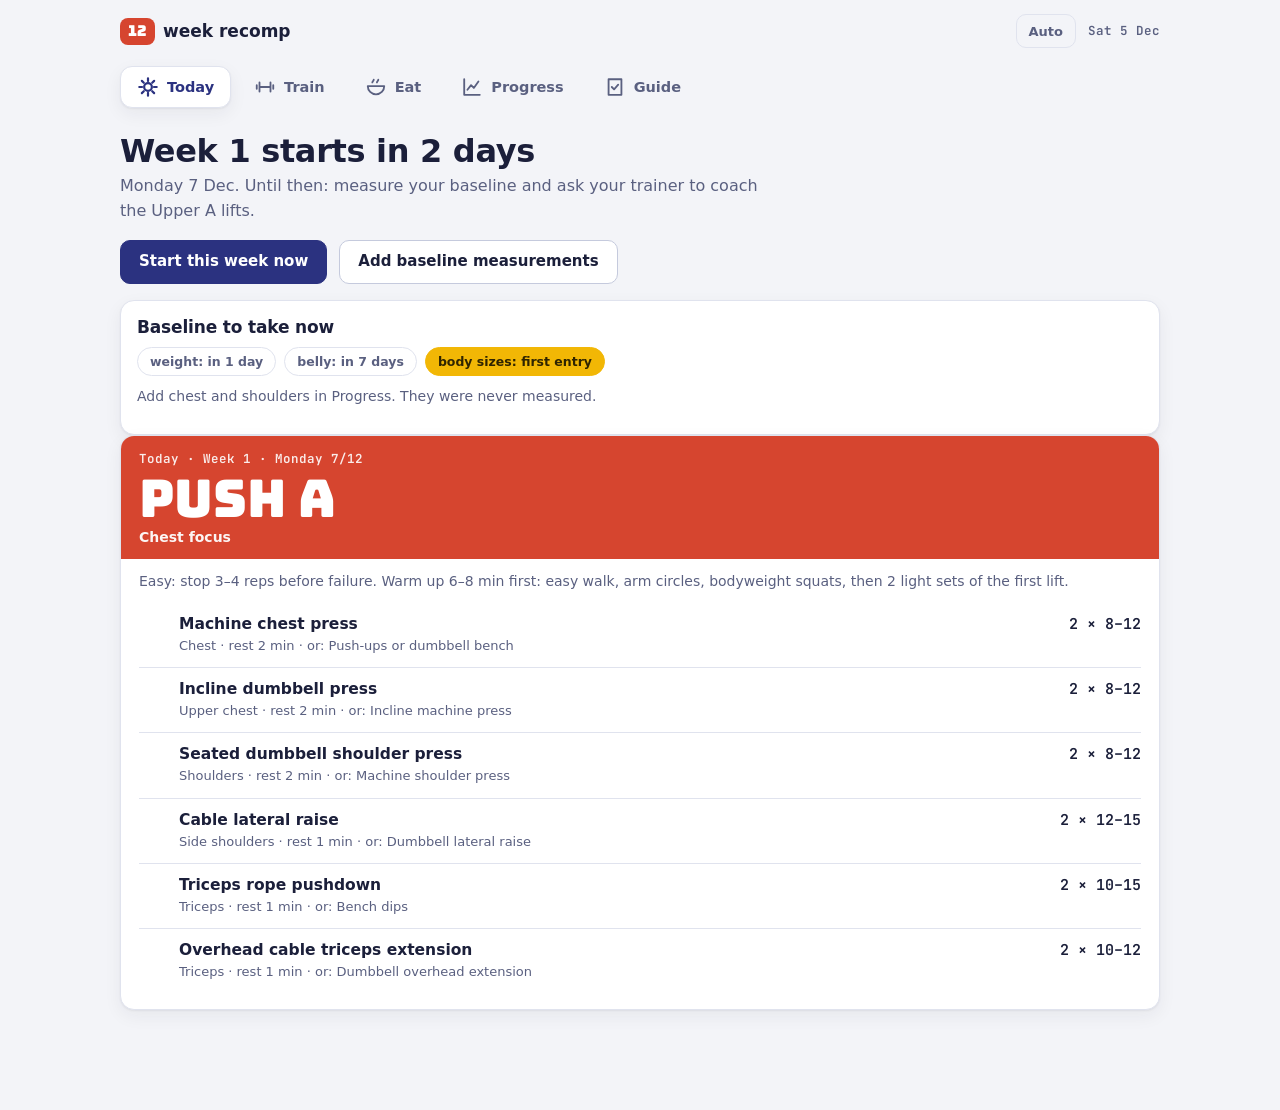
==== index.html @ f23a2ce7 "Add 12-week gym plan Co-Authored-By: Claude Sonnet 5.5 <noreply@anthropic.com>" ====
<!doctype html>
<html lang="en">
<head>
<meta charset="utf-8">
<meta name="viewport" content="width=device-width, initial-scale=1, viewport-fit=cover">
<meta name="color-scheme" content="dark light">
<title>12-Week Recomp Plan</title>
<style>@font-face{font-family:"Bungee";src:url([data-uri]) format("woff2");font-weight:400;font-display:swap}
@font-face{font-family:"JBMono";src:url([data-uri]) format("woff2");font-weight:400 700;font-display:swap}

/* ---------- tokens: calm light by default, soft dark follows the system ---------- */
:root{
  --bg:#F3F4F8; --card:#FFFFFF; --soft:#EEF0F8; --ink:#1B1F3A; --mute:#5A6080; --line:#E0E3EE; --line2:#C5CADD;
  --push:#D6452F; --pull:#3558D6; --legs:#0F7A48; --done:#F2B705; --done-ink:#2F2400;
  --pri:#2B3280; --pri-ink:#FFFFFF; --focus:#3558D6; --good:#0F7A48; --bad:#B3341F; --flap:#262B4D;
  --shadow:0 1px 2px rgba(27,31,58,.06),0 6px 18px rgba(27,31,58,.06);
  --navh:68px;
  --f-display:"Bungee","Arial Black",system-ui,sans-serif;
  --f-body:system-ui,-apple-system,"Segoe UI",Roboto,"Helvetica Neue",Arial,sans-serif;
  --f-mono:"JBMono",ui-monospace,SFMono-Regular,Menlo,Consolas,monospace;
  color-scheme:light;
}
@media (prefers-color-scheme:dark){:root:not([data-theme="light"]){
  --bg:#12152A; --card:#1B1F3C; --soft:#252A52; --ink:#E9ECFA; --mute:#A6ACCB; --line:#2C3159; --line2:#3C4274;
  --pri:#93A3FF; --pri-ink:#10122A; --focus:#93A3FF; --good:#5FD594; --bad:#FF9A85; --flap:#0E1124;
  --shadow:0 1px 2px rgba(0,0,0,.25),0 6px 18px rgba(0,0,0,.2); color-scheme:dark}}
:root[data-theme="dark"]{
  --bg:#12152A; --card:#1B1F3C; --soft:#252A52; --ink:#E9ECFA; --mute:#A6ACCB; --line:#2C3159; --line2:#3C4274;
  --pri:#93A3FF; --pri-ink:#10122A; --focus:#93A3FF; --good:#5FD594; --bad:#FF9A85; --flap:#0E1124;
  --shadow:0 1px 2px rgba(0,0,0,.25),0 6px 18px rgba(0,0,0,.2); color-scheme:dark}

*{box-sizing:border-box}
html{-webkit-text-size-adjust:100%}
body{margin:0;background:var(--bg);color:var(--ink);font:16px/1.55 var(--f-body);
  padding-left:max(16px,env(safe-area-inset-left,0px));padding-right:max(16px,env(safe-area-inset-right,0px));
  padding-bottom:calc(var(--navh) + 110px + env(safe-area-inset-bottom,0px));min-height:100vh}
::selection{background:var(--pri);color:var(--pri-ink)}
:focus-visible{outline:2px solid var(--focus);outline-offset:2px;border-radius:6px}
a{color:var(--pri);text-underline-offset:3px}
h1,h2,h3{font-family:var(--f-body);font-weight:700;letter-spacing:-.01em;margin:0;text-wrap:balance;line-height:1.2}
h2{font-size:clamp(24px,4.4vw,32px)}
h3{font-size:17px;margin-bottom:8px}
p{margin:0}
.mono,.num{font-family:var(--f-mono);font-variant-numeric:tabular-nums}
.mute{color:var(--mute)}
.small{font-size:13.5px;line-height:1.5}
.wrap{max-width:1040px;margin:0 auto}

/* cards: one surface for everything that holds content */
.card,.app,.tier,.advice,.callout,.targets,.tw,.log,#meals,.eatsum,details,.vol,.ch,.road,.form,.prompt,.empty,.ci,.cihist,.habit,.qw,.lever,#anch,.swapbox{
  background:var(--card);border:1px solid var(--line);border-radius:14px;box-shadow:var(--shadow)}

/* ---------- header and navigation ---------- */
header{padding-top:calc(14px + env(safe-area-inset-top,0px));display:flex;justify-content:space-between;align-items:center;gap:12px;flex-wrap:wrap}
.brand{font:700 17px/1 var(--f-body);display:flex;align-items:center;gap:8px}
.brand b{font:400 15px/1 var(--f-display);background:var(--push);color:#fff;padding:6px 8px;border-radius:8px}
.hr{display:flex;gap:12px;align-items:center}
.stamp{font:600 12.5px/1 var(--f-mono);color:var(--mute);text-align:right}
.stamp b{color:var(--ink)}
.dock{position:fixed;left:0;right:0;bottom:0;z-index:30;display:flex;gap:4px;padding:8px max(10px,env(safe-area-inset-left,0px)) calc(8px + env(safe-area-inset-bottom,0px));background:var(--card);border-top:1px solid var(--line)}
.dock a{flex:1;min-width:0;display:flex;flex-direction:column;align-items:center;justify-content:center;gap:3px;padding:8px 2px 7px;border-radius:12px;color:var(--mute);text-decoration:none;font:600 11.5px/1 var(--f-body);text-transform:capitalize;transition:background .2s,color .2s}
.dock a svg{width:22px;height:22px;stroke:currentColor;fill:none;stroke-width:2;stroke-linecap:round;stroke-linejoin:round}
.dock a:hover{background:var(--soft)}
.dock a[aria-current="page"]{background:var(--soft);color:var(--pri)}
.dock a[aria-current="page"] svg{stroke-width:2.4}
@media(min-width:820px){
  :root{--navh:0px}
  .dock{position:sticky;top:0;bottom:auto;margin:10px 0 0;padding:8px 0;background:var(--bg);border:0;justify-content:flex-start;gap:6px}
  .dock a{flex:0 0 auto;flex-direction:row;gap:8px;padding:9px 16px;font-size:14.5px;border:1px solid transparent}
  .dock a[aria-current="page"]{background:var(--card);border-color:var(--line);box-shadow:var(--shadow)}
  body{padding-bottom:100px}
}
main{padding-top:16px}
.view{display:none}.view.on{display:block;animation:vin .25s cubic-bezier(.25,1,.5,1)}
@keyframes vin{from{opacity:.4;transform:translateY(8px)}to{opacity:1;transform:none}}
.head{margin-bottom:16px;max-width:64ch}
.head p{color:var(--mute);margin-top:4px}
.sec{margin-top:28px}
.sec>h3{margin-bottom:10px}

/* ---------- controls ---------- */
button,.btn{font:600 15px/1 var(--f-body);min-height:44px;padding:0 18px;border-radius:10px;border:1px solid var(--line2);background:var(--card);color:var(--ink);cursor:pointer;display:inline-flex;align-items:center;justify-content:center;gap:8px;text-decoration:none;transition:background .15s,border-color .15s}
button:hover,.btn:hover{background:var(--soft)}
button:active{transform:translateY(1px)}
button.pri{background:var(--pri);border-color:var(--pri);color:var(--pri-ink)}
button.pri:hover{filter:brightness(1.1);background:var(--pri)}
button.ghost{background:transparent;color:var(--mute);border-color:var(--line)}
button:disabled{opacity:.45;cursor:not-allowed}
.sm{min-height:34px;padding:0 12px;font-size:13px}
.row{display:flex;gap:12px;flex-wrap:wrap;align-items:center}
label{display:block;font:600 13px var(--f-body);color:var(--mute);margin-bottom:5px}
input[type=number],input[type=date],input[type=text]{font:500 16px var(--f-mono);width:100%;min-height:46px;padding:8px 12px;border:1px solid var(--line2);border-radius:10px;background:var(--card);color:var(--ink);font-variant-numeric:tabular-nums}
input::placeholder{color:var(--mute);opacity:.7}
.chk{appearance:none;-webkit-appearance:none;width:24px;height:24px;margin:0;border:2px solid var(--line2);border-radius:7px;background:var(--card);cursor:pointer;position:relative;flex:none;transition:background .15s,border-color .15s}
.chk:checked{background:var(--legs);border-color:var(--legs)}
.chk:checked::after{content:"";position:absolute;left:7px;top:2px;width:6px;height:12px;border:solid #fff;border-width:0 2.5px 2.5px 0;transform:rotate(45deg)}

/* ---------- flip counters ---------- */
.flaps{display:inline-flex;gap:2px;perspective:300px;vertical-align:middle}
.fc{display:inline-block;min-width:.72em;padding:.14em .16em;text-align:center;font:700 1.05em/1 var(--f-mono);background:var(--flap);color:#fff;border-radius:4px;position:relative}
.fc::after{content:"";position:absolute;left:0;right:0;top:50%;height:1px;background:rgba(0,0,0,.4)}
.fc.go{animation:flip .45s cubic-bezier(.25,1,.5,1) both;animation-delay:calc(var(--k,0)*50ms)}
@keyframes flip{0%{transform:rotateX(-80deg);opacity:0}100%{transform:rotateX(0);opacity:1}}

/* ---------- today layout ---------- */
.road{padding:12px 16px 10px;margin-bottom:16px}
.roadhd,.roadft{display:flex;justify-content:space-between;align-items:center;gap:12px;flex-wrap:wrap}
.rt{font:700 14px var(--f-body)}
.roadft{font:600 12.5px var(--f-mono);color:var(--mute);margin-top:2px}
.roadft .flaps,.roadhd .flaps{font-size:14px}
.lane{position:relative;height:74px;margin-top:2px}
.asphalt{position:absolute;left:0;right:0;bottom:0;height:14px;background:var(--line2);border-radius:7px;
  background-image:repeating-linear-gradient(90deg,var(--card) 0 14px,transparent 14px 30px);background-size:100% 2px;background-repeat:no-repeat;background-position:0 50%}
.fg{position:absolute;bottom:14px;width:1.5px;height:22px;background:var(--line2)}
.fg::after{content:"";position:absolute;left:1.5px;top:0;width:9px;height:7px;background:var(--line2);clip-path:polygon(0 0,100% 50%,0 100%)}
.fg b{position:absolute;left:-4px;top:-14px;font:600 10px var(--f-mono);color:var(--mute)}
.fg.cur{background:var(--push)}.fg.cur::after{background:var(--push)}.fg.cur b{color:var(--push)}
.truck{--p:0;position:absolute;bottom:6px;width:68px;left:calc(var(--p) * (100% - 68px) / 100);transition:left 1.4s cubic-bezier(.25,1,.5,1);z-index:2}
.truck svg{display:block;width:100%;height:auto;overflow:visible}
.tgrid{display:grid;gap:16px;align-items:start}
@media(min-width:900px){.tgrid{grid-template-columns:minmax(0,1.3fr) minmax(0,1fr)}}
.tside{display:grid;gap:16px}
.trow{display:grid;gap:16px;margin-top:16px}
@media(min-width:700px){.trow{grid-template-columns:1fr 1fr}}
.card{padding:16px}
.card>h3,.qw>h3,.habit>h3,.mealsc>h3{margin-bottom:10px}

/* session card: coloured header, plain checklist */
.sess{padding:0;overflow:hidden;--c:var(--push)}
.sess.c-P{--c:var(--push)}.sess.c-Q{--c:var(--pull)}.sess.c-L{--c:var(--legs)}.sess.c-R{--c:#5A6080}
.shead{background:var(--c);color:#fff;padding:14px 18px 14px}
.skick{font:600 12.5px var(--f-mono);opacity:.9}
.sname{font:400 clamp(34px,7vw,52px)/1 var(--f-display);margin:6px 0 4px;color:#fff;letter-spacing:0;text-transform:uppercase}
.meta{font:600 14px var(--f-body);opacity:.95;margin:0}
.sbody{padding:12px 18px 16px}
.sess>.note{padding:0 18px 16px;margin:0}
.note{margin:10px 0;font-size:14px;color:var(--mute)}
.ex{display:grid;grid-template-columns:28px 1fr auto;gap:2px 12px;padding:11px 0;border-top:1px solid var(--line);align-items:start}
.ex:first-of-type{border-top:0}
.ex b{font:600 15.5px/1.3 var(--f-body)}
.ex .sr{font:600 15px var(--f-mono);text-align:right;white-space:nowrap}
.ex small{grid-column:2/-1;color:var(--mute);font-size:13px}
.ex.ticked b{color:var(--mute);text-decoration:line-through;text-decoration-thickness:1px}
.ex .chk{margin-top:1px}
.rb{min-height:0;padding:0;border:0;border-bottom:1px dotted var(--pri);border-radius:0;background:none;color:var(--pri);font:600 13px var(--f-body);display:inline}
.rb:hover{background:none;border-bottom-style:solid}
.sbody .row{margin-top:14px}
.sbody .row .pri{min-width:150px}

/* side cards */
.tgt{display:grid;grid-template-columns:1fr 1fr;gap:14px 16px}
.tgt div span{display:block;font-size:12.5px;color:var(--mute);font-weight:600}
.tgt div b{font:600 14.5px var(--f-mono)}
.mlist{display:grid;gap:0}
.mrow{display:grid;grid-template-columns:24px 1fr auto;gap:12px;align-items:center;padding:9px 0;border-top:1px solid var(--line);cursor:pointer;margin:0;font-size:15px;color:var(--ink)}
.mrow:first-child{border-top:0}
.mrow small{color:var(--mute);font-size:12.5px;display:block}
.mrow .mk{font:600 13px var(--f-mono);color:var(--mute)}
.mrow.ate .mn{color:var(--mute)}
.eatbar{height:8px;border-radius:999px;background:var(--soft);overflow:hidden;margin:10px 0 6px}
.eatbar i{display:block;height:100%;background:var(--legs);transition:width .4s cubic-bezier(.25,1,.5,1)}
.eatsum{padding:14px 16px}
.qw,.habit{padding:16px}
.habit b{display:block;font:700 16px var(--f-body);margin-bottom:4px}
.week7{display:grid;grid-template-columns:repeat(7,1fr);gap:6px}
.week7 .cell{animation:none}
.week7 small{display:block;text-align:center;font:600 11px var(--f-mono);color:var(--mute);margin-bottom:4px}
.chips{display:flex;gap:8px;flex-wrap:wrap}
.chip{font:600 12.5px var(--f-body);padding:6px 12px;border-radius:999px;background:var(--soft);color:var(--ink);border:1px solid var(--line)}
.chip.due{background:var(--done);color:var(--done-ink);border-color:var(--done)}
.chip.ok{color:var(--mute);background:transparent}
.targets{padding:16px}

/* ---------- train: plan grid ---------- */
.plan{display:grid;grid-template-columns:minmax(0,1fr);gap:20px;align-items:start}
@media(min-width:900px){.plan{grid-template-columns:minmax(0,500px) minmax(0,1fr);gap:28px}.plan .detail{position:sticky;top:64px}}
.gtop{display:grid;grid-template-columns:40px repeat(7,1fr) 38px;gap:5px;margin-bottom:6px;font:600 11.5px var(--f-mono);color:var(--mute);text-align:center}
.gtop span:first-child{text-align:left}
.cells{display:grid;grid-template-columns:40px repeat(7,1fr) 38px;gap:5px;align-items:center}
.phase{grid-column:1/-1;font:700 12.5px var(--f-body);color:var(--mute);margin-top:14px;display:flex;gap:10px;align-items:center}
.phase:first-child{margin-top:0}
.phase::after{content:"";flex:1;border-top:1px solid var(--line)}
.wl{font:600 11.5px var(--f-mono);color:var(--mute)}
.wp{font:600 12px var(--f-mono);color:var(--mute);text-align:right}
.wp.full{color:var(--good)}
.cell{appearance:none;padding:0;min-height:0;aspect-ratio:1;width:100%;border:0;border-radius:9px;background:var(--c,var(--soft));color:var(--on,var(--ink));position:relative;cursor:pointer;
  display:grid;place-items:center;animation:cin .45s cubic-bezier(.25,1,.5,1) both;animation-delay:calc(var(--i)*6ms);transition:transform .15s}
.cell span{font:700 clamp(8.5px,1.9vw,11px)/1 var(--f-body);pointer-events:none;letter-spacing:.02em}
.cell:hover{transform:translateY(-2px);background:var(--c,var(--soft))}
.t-P{--c:var(--push);--on:#fff}.t-Q{--c:var(--pull);--on:#fff}.t-L{--c:var(--legs);--on:#fff}
.t-R{--c:transparent;border:1.5px dashed var(--line2)}
.cell.done{background:var(--done);--on:var(--done-ink)}
.cell.done span{opacity:0}
.cell.done::after{content:"";position:absolute;left:31%;top:20%;width:24%;height:44%;border:solid var(--done-ink);border-width:0 3.5px 3.5px 0;transform:rotate(45deg)}
.cell.pop::after{animation:stamp .35s cubic-bezier(.25,1,.5,1)}
@keyframes stamp{0%{transform:rotate(45deg) scale(1.8);opacity:0}100%{transform:rotate(45deg) scale(1);opacity:1}}
.cell.today{box-shadow:0 0 0 2px var(--bg),0 0 0 4px var(--ink)}
.cell.sel{box-shadow:0 0 0 2px var(--bg),0 0 0 4px var(--pri)}
@keyframes cin{from{opacity:.2;transform:translateY(6px)}to{opacity:1;transform:none}}
.legend{display:flex;gap:14px;flex-wrap:wrap;margin-top:14px;font:600 12.5px var(--f-body);color:var(--mute)}
.legend span{display:flex;align-items:center;gap:6px}
.legend i{display:inline-block;width:14px;height:14px;border-radius:4px;background:var(--c,transparent)}
.legend i.d{background:var(--done)}
.legend i.t-R{border:1.5px dashed var(--line2)}
.startrow{display:flex;gap:12px;align-items:end;flex-wrap:wrap;margin-top:20px}
.startrow>div{width:210px}
.vol{display:grid;gap:9px;margin-top:8px;padding:14px 16px}
.vr{display:grid;grid-template-columns:92px minmax(0,1fr) 28px;gap:10px;align-items:center;font:600 13px var(--f-body)}
.vt{position:relative;height:10px;background:var(--soft);border-radius:999px}
.vt i{position:absolute;left:0;top:0;bottom:0;border-radius:999px;background:var(--pri);transition:width .4s cubic-bezier(.25,1,.5,1)}
.vt b{position:absolute;top:-4px;bottom:-4px;width:2px;background:var(--ink);opacity:.55}
.vr .n{text-align:right;font-family:var(--f-mono)}
.volnote{margin-top:8px}

/* ---------- eat ---------- */
.stack{display:flex;height:22px;border-radius:999px;overflow:hidden}
.stack i{display:block;height:100%}
.seg-p{background:var(--pull)}.seg-c{background:var(--done)}.seg-f{background:var(--legs)}
.keys{display:flex;gap:16px;flex-wrap:wrap;margin-top:10px;font:600 13px var(--f-body)}
.keys span{display:flex;gap:7px;align-items:center}
.keys i{width:12px;height:12px;border-radius:4px;display:inline-block}
.total{display:flex;justify-content:space-between;gap:10px;flex-wrap:wrap;padding:12px 0;font:600 14.5px var(--f-mono)}
.two{display:grid;gap:20px}
@media(min-width:900px){.two{grid-template-columns:1fr 1fr;gap:28px}}
#meals{padding:4px 16px}
.meal{display:grid;grid-template-columns:116px minmax(0,1fr);gap:4px 16px;padding:14px 0;border-top:1px solid var(--line);position:relative}
.meal:first-child{border-top:0}
.meal .when{font:700 15px var(--f-body)}
.meal .when small{display:block;font:500 12.5px var(--f-body);color:var(--mute);margin-top:2px}
.tick{display:flex;gap:8px;align-items:center;font:600 13px var(--f-body);margin-top:8px;cursor:pointer;color:var(--ink)}
.meal.ate{background:linear-gradient(90deg,var(--soft),transparent)}
.mbar{display:flex;height:10px;border-radius:999px;overflow:hidden}
.mbar i{display:block;height:100%}
.mnum{display:flex;justify-content:space-between;font:600 13px var(--f-mono);margin-bottom:6px;gap:8px;flex-wrap:wrap}
.foods{margin:8px 0 0;padding-left:18px;color:var(--mute);font-size:14px}
.swap{display:grid;gap:0}
.swap div{display:flex;justify-content:space-between;gap:14px;font-size:14.5px;padding:10px 0;border-top:1px solid var(--line)}
.swap div:first-child{border-top:0}
.swap div span:last-child{font:600 13px var(--f-mono);text-align:right;color:var(--mute);white-space:nowrap}
.swapbox{padding:6px 16px}
details{margin-top:10px}
summary{cursor:pointer;min-height:50px;padding:0 16px;display:flex;align-items:center;justify-content:space-between;gap:12px;font:700 15.5px var(--f-body);list-style:none}
summary::-webkit-details-marker{display:none}
summary::after{content:"";width:9px;height:9px;border-right:2px solid var(--mute);border-bottom:2px solid var(--mute);transform:rotate(45deg);margin-right:4px;transition:transform .2s}
details[open] summary::after{transform:rotate(-135deg)}
details .inner{padding:0 16px 16px}
#anch{padding:14px 16px;display:grid;gap:10px}
#anch .vr{grid-template-columns:160px minmax(0,1fr) 34px}
@media(max-width:560px){#anch .vr{grid-template-columns:1fr 34px;gap:4px 10px}#anch .vr .vt{grid-column:1/-1;order:3}}

/* ---------- progress ---------- */
.charts{display:grid;gap:16px}
@media(min-width:900px){.charts{grid-template-columns:1fr 1fr}}
.ch{padding:14px 14px 8px}
.ch h3{display:flex;justify-content:space-between;align-items:baseline;gap:10px;flex-wrap:wrap}
.ch h3 .num{font-size:13.5px;color:var(--mute);font-weight:600}
.chart{width:100%;display:block}
.chart text{font:600 11px var(--f-mono);fill:var(--mute)}
.chart .ln{fill:none;stroke:var(--pull);stroke-width:2.5;stroke-linecap:round;stroke-linejoin:round;stroke-dasharray:1;animation:draw .8s cubic-bezier(.25,1,.5,1) both}
@keyframes draw{from{stroke-dashoffset:1}to{stroke-dashoffset:0}}
.chart .gl{stroke:var(--line);stroke-width:1}
.chart .rf{stroke:var(--push);stroke-width:1.5;stroke-dasharray:5 4;opacity:.8}
.chart .pt{fill:var(--card);stroke:var(--pull);stroke-width:2}
.chart .last{fill:var(--done);stroke:var(--ink);stroke-width:2}
.chart .lt{fill:var(--ink);font-size:12.5px}
.empty{padding:20px 16px;font-size:14px;color:var(--mute);box-shadow:none}
.form{padding:16px;display:grid;grid-template-columns:repeat(2,minmax(0,1fr));gap:12px}
@media(min-width:700px){.form{grid-template-columns:repeat(4,minmax(0,1fr))}}
.form .wide{grid-column:1/-1}
.err{color:var(--bad);font-weight:600;font-size:14px;min-height:20px;margin-top:8px}
.advice{padding:16px 18px;margin-bottom:20px}
.advice .tag{font:700 12px var(--f-body);display:inline-block;padding:3px 10px;background:var(--done);color:var(--done-ink);border-radius:999px;margin-bottom:8px}
.advice .tag.hold{background:var(--soft);color:var(--good)}
.advice b{font:700 18px/1.25 var(--f-body);display:block;margin-bottom:4px}
.tbl{width:100%;border-collapse:collapse;font:500 14px var(--f-mono)}
.tbl th{font:600 12px var(--f-body);color:var(--mute);text-align:right;padding:10px 8px;border-bottom:1px solid var(--line2)}
.tbl th:first-child,.tbl td:first-child{text-align:left}
.tbl td{padding:10px 8px;border-bottom:1px solid var(--line);text-align:right}
.tbl tr:last-child td{border-bottom:0}
.tbl td.neg{color:var(--good);font-weight:700}.tbl td.pos{color:var(--bad);font-weight:700}
.tw{overflow-x:auto}
.log{font:500 13px/1.5 var(--f-mono);padding:4px 16px}
.log div{display:grid;grid-template-columns:96px 1fr 40px;gap:8px;align-items:center;padding:9px 0;border-top:1px solid var(--line)}
.log div:first-child{border-top:0}
.log .d{color:var(--mute)}
.log button{min-height:36px;padding:0;width:36px}
.log button svg{width:14px;height:14px}
.x{stroke:currentColor;stroke-width:2.2;fill:none}
.banner{background:var(--done);color:var(--done-ink);padding:12px 14px;margin-bottom:16px;font-weight:600;border-radius:12px}
.ci{padding:16px}
.cifacts{display:flex;gap:6px 18px;flex-wrap:wrap;font-size:13px;margin:12px 0 2px;color:var(--mute)}
.cifacts b{color:var(--ink)}
.ciq{margin-top:14px}
.cset{display:flex;gap:8px;flex-wrap:wrap}
.cset .cb{min-height:44px;padding:0 16px;font:600 14px var(--f-body);border-radius:999px;background:var(--card)}
.cset .cb[aria-pressed="true"]{background:var(--pri);border-color:var(--pri);color:var(--pri-ink)}
.cires{margin-top:18px;padding:16px;background:var(--soft);border-radius:12px}
.cires .tag{font:700 12px var(--f-body);display:inline-block;padding:3px 10px;border-radius:999px;background:var(--done);color:var(--done-ink)}
.cires b{display:block;font:700 22px/1.2 var(--f-body);margin:8px 0 4px}
.cires .cical b{display:inline;font:700 15px var(--f-body);margin:0}
.cical{margin:8px 0 4px}
.cihist{margin-top:12px;padding:12px 16px;display:grid;gap:6px}

/* ---------- guide ---------- */
.seg{display:flex;gap:8px;flex-wrap:wrap;margin-bottom:18px}
.seg button{min-height:42px;border-radius:999px}
.seg button[aria-selected="true"]{background:var(--pri);border-color:var(--pri);color:var(--pri-ink)}
.gp{display:none}.gp.on{display:block;animation:vin .25s cubic-bezier(.25,1,.5,1)}
.lever{display:grid;gap:6px 16px;padding:16px;margin:12px 0;grid-template-columns:minmax(0,1fr)}
@media(min-width:760px){.lever{grid-template-columns:48px minmax(0,1fr)}}
.lever .rk{font:700 30px/1 var(--f-body);color:var(--line2)}
.lever h3{margin:0 0 6px;font-size:18px}
.etag{display:inline-block;font:700 11px var(--f-body);padding:3px 9px;border-radius:999px;background:var(--soft);color:var(--mute);vertical-align:middle;margin-left:6px}
.lever .pro{font-size:15px}
.lever .move{font-weight:600;margin:10px 0;padding:10px 12px;background:var(--soft);border-radius:10px;font-size:15px}
.lever .ev{font-size:13.5px;color:var(--mute);margin:6px 0 0}
.app{display:grid;gap:4px 18px;padding:16px;margin:12px 0;grid-template-columns:minmax(0,1fr)}
@media(min-width:760px){.app{grid-template-columns:190px minmax(0,1fr)}}
.app h3{font-size:20px;margin:0}
.verdict{display:inline-block;font:700 11.5px var(--f-body);padding:3px 10px;border-radius:999px;margin-bottom:6px}
.verdict.use{background:var(--legs);color:#fff}
.verdict.try{background:var(--done);color:var(--done-ink)}
.verdict.skip{background:var(--soft);color:var(--mute)}
.facts{display:flex;gap:6px 16px;flex-wrap:wrap;font:600 13px var(--f-mono);margin-bottom:8px;color:var(--mute)}
.facts b{color:var(--ink)}
.app ul{margin:8px 0 0;padding-left:18px;font-size:14px;color:var(--mute)}
.app ul li{margin:3px 0}
.test{min-width:560px}
.test th,.test td{padding:10px 8px;text-align:center}
.test th:first-child,.test td:first-child{text-align:left;min-width:200px}
.test td.sc{font:700 15px var(--f-mono)}
.tbl.atbl td,.tbl.atbl th{text-align:left;font-family:var(--f-body);font-weight:400;vertical-align:top}
.tbl.atbl th{font:600 12px var(--f-body)}
.tbl.atbl td:nth-child(2),.tbl.atbl td:nth-child(3){font-family:var(--f-mono);white-space:nowrap;font-size:13px}
.tbl.atbl td:first-child{font-weight:700;white-space:nowrap}
.callout{padding:14px 16px;margin:12px 0;font-size:15px;background:var(--soft);box-shadow:none}
.prompt{font:500 13px/1.6 var(--f-mono);white-space:pre-wrap;padding:14px;margin:10px 0 12px;user-select:all;box-shadow:none;background:var(--soft)}
.tier{padding:16px;margin:12px 0;display:grid;gap:6px 24px}
@media(min-width:760px){.tier{grid-template-columns:190px minmax(0,1fr)}}
.tier h3{margin:0}
.tier ul{margin:0;padding-left:18px;font-size:15px}
.tier li{margin:6px 0}
.src{columns:2 300px;padding-left:18px;font-size:14px}
.src li{margin:6px 0;break-inside:avoid}
footer{margin-top:40px;padding-top:14px;border-top:1px solid var(--line);color:var(--mute);font-size:13px}

/* ---------- rest timer ---------- */
#timer{position:fixed;left:0;right:0;bottom:calc(var(--navh) + env(safe-area-inset-bottom,0px));z-index:40;background:var(--ink);color:var(--bg);padding:10px max(16px,env(safe-area-inset-left,0px))}
#timer[hidden]{display:none}
.tmwrap{height:5px;background:rgba(127,127,127,.35);border-radius:999px;overflow:hidden;margin-bottom:8px}
.tmwrap i{display:block;height:100%;background:var(--done);width:0}
.tmrow{max-width:1040px;margin:0 auto;display:flex;align-items:center;gap:12px}
.tmrow span{flex:1;font:600 13.5px var(--f-body);min-width:0;overflow:hidden;text-overflow:ellipsis;white-space:nowrap}
.tmrow b{font:700 26px var(--f-mono);font-variant-numeric:tabular-nums}
.tmrow button{border-color:rgba(127,127,127,.6);background:transparent;color:inherit;min-height:38px;padding:0 14px;font-size:13px}
.tmrow button:hover{background:rgba(127,127,127,.25)}
#timer.over{background:var(--legs);color:#fff}
#timer.over .tmwrap i{background:#fff}

@media(max-width:560px){.meal{grid-template-columns:1fr}.log div{grid-template-columns:80px 1fr 38px}.swap div{flex-direction:column;gap:2px}.swap div span:last-child{text-align:left}}
@media(max-width:700px){
  .tbl.atbl,.tbl.atbl tbody,.tbl.atbl tr,.tbl.atbl td{display:block;width:100%}
  .tbl.atbl thead{display:none}
  .tbl.atbl tr{padding:12px 4px;border-top:1px solid var(--line)}
  .tbl.atbl tr:first-child{border-top:0}
  .tbl.atbl td{border:0;padding:2px 8px;white-space:normal!important}
  .tbl.atbl td:first-child{font:700 16px var(--f-body);padding-bottom:4px}
  .tbl.atbl td:nth-child(2),.tbl.atbl td:nth-child(3){display:inline-block;width:auto;padding-right:14px}
}
@media (prefers-reduced-motion:reduce){*{animation:none!important;transition:none!important;scroll-behavior:auto!important}}
@media print{.dock,button,#timer{display:none}}

.two>*,.tgrid>*,.plan>*,.trow>*{min-width:0}
.swap.plain div span:last-child{font:inherit;font-size:14.5px;white-space:normal;color:inherit;text-align:left}

/* ---------- train v2: timeline, week list, heatmap ---------- */
.tl{padding:14px 16px 12px;margin-bottom:16px}
.tlhd{display:flex;justify-content:space-between;align-items:baseline;gap:8px;flex-wrap:wrap;margin-bottom:12px}
.tlhd h3{margin:0}
.tlbars{display:grid;grid-template-columns:repeat(12,minmax(0,1fr));gap:5px;align-items:end}
.tlw{appearance:none;display:flex;flex-direction:column;align-items:center;gap:6px;padding:0;min-height:0;border:0;background:none;border-radius:8px;cursor:pointer;color:var(--mute)}
.tlw:hover{background:none}
.tlw .bar{position:relative;width:100%;height:58px;background:var(--soft);border-radius:8px;overflow:hidden;transition:box-shadow .15s}
.tlw .bar i{position:absolute;left:0;right:0;bottom:0;background:var(--done);transition:height .4s cubic-bezier(.25,1,.5,1)}
.tlw.full .bar i{background:var(--legs)}
.tlw span{font:600 12px var(--f-mono)}
.tlw.cur span{color:var(--push);font-weight:700}
.tlw:hover .bar{box-shadow:0 0 0 2px var(--line2)}
.tlw.sel .bar{box-shadow:0 0 0 2px var(--pri)}
.tlw.sel span{color:var(--pri);font-weight:700}
.tlph{display:grid;grid-template-columns:repeat(12,minmax(0,1fr));gap:5px;margin-top:8px}
.tlph span{font:600 11.5px var(--f-body);color:var(--mute);border-top:2px solid var(--line2);padding-top:5px;white-space:nowrap;overflow:hidden}
.tlph span.on{border-top-color:var(--pri);color:var(--pri)}
.plan2{display:grid;gap:16px;align-items:start}
@media(min-width:900px){.plan2{grid-template-columns:minmax(0,430px) minmax(0,1fr);gap:24px}.plan2 .detail{position:sticky;top:64px}}
.plan2>*{min-width:0}
.wknav{display:flex;align-items:center;justify-content:space-between;gap:8px;margin-bottom:10px}
.wknav button{gap:4px}
.wkt{text-align:center;display:flex;flex-direction:column;line-height:1.25}
.wkt b{font:700 18px var(--f-body)}
.wkt span{font:500 13px var(--f-body);color:var(--mute)}
.weeklist{display:grid;gap:8px}
.dayrow{appearance:none;display:grid;grid-template-columns:46px minmax(0,1fr) auto;gap:12px;align-items:center;text-align:left;padding:10px 12px;min-height:68px;border-radius:12px;background:var(--card);border:1px solid var(--line);box-shadow:var(--shadow);width:100%;font:inherit;color:var(--ink)}
.dayrow:hover{background:var(--soft)}
.dayrow.sel{border-color:var(--pri);box-shadow:0 0 0 1px var(--pri),var(--shadow);background:var(--soft)}
.dbadge{width:46px;height:46px;border-radius:12px;display:grid;place-items:center;background:var(--c,var(--soft));color:#fff;font:700 11.5px var(--f-body);letter-spacing:.02em}
.dayrow.rest .dbadge{background:transparent;border:1.5px dashed var(--line2);color:var(--mute)}
.dmain b{display:block;font:700 16px/1.25 var(--f-body)}
.dmain small{display:block;color:var(--mute);font-size:13px;margin-top:1px}
.dmain .dd{font:600 12px var(--f-mono);margin:0 0 1px}
.dstat{font:700 12px var(--f-body);padding:4px 10px;border-radius:999px;white-space:nowrap}
.dstat.done{background:var(--done);color:var(--done-ink)}
.dstat.today{background:var(--pri);color:var(--pri-ink)}
.dstat.missed{color:var(--bad);border:1px solid var(--line2)}
.vm{padding:10px 10px 8px;overflow-x:auto}
.vmx{width:100%;min-width:330px;border-collapse:separate;border-spacing:0 3px}
.vmx th{font:600 11.5px var(--f-body);color:var(--mute);text-align:center;padding:2px 0 4px}
.vmx th.on{color:var(--pri);box-shadow:inset 0 -2px 0 var(--pri)}
.vmx td{padding:0;text-align:center}
.vmx td.m{font:600 14px var(--f-body);text-align:left;padding:0 6px 0 4px;width:82px;white-space:nowrap}
.vmx td.c{width:15%}
.vcell{display:grid;place-items:center;height:32px;margin:0 2px;border-radius:8px;font:700 13px var(--f-mono);color:var(--ink);background:color-mix(in srgb,var(--pri) calc(var(--a,0) * 100%),var(--soft))}
.vcell.hi{color:var(--pri-ink)}
.vcell.col{outline:0}
.vmx td.tot{width:58px;text-align:right;white-space:nowrap;padding-right:6px}
.vmx td.tot b{font:700 14px var(--f-mono);margin-left:6px}
.dot{display:inline-block;width:9px;height:9px;border-radius:50%;vertical-align:middle}
.s-low{background:var(--done)}.s-mid{background:var(--pull)}.s-ok{background:var(--legs)}
.vrow{cursor:pointer}
.vrow:hover .vcell:not(.hi){background:color-mix(in srgb,var(--pri) calc(var(--a,0) * 100% + 8%),var(--soft))}
.vrow.open td.m{color:var(--pri)}
.vdet td{text-align:left;padding:2px 8px 10px;font-size:13.5px;color:var(--mute)}
.vdet div{padding:2px 0}
.vdet b{color:var(--ink);display:inline-block;min-width:34px;font-weight:600}
.vleg{display:flex;gap:6px 16px;flex-wrap:wrap;margin:8px 4px 2px;font:600 12px var(--f-body);color:var(--mute)}
.vleg span{display:flex;gap:6px;align-items:center}
.vleg .dot{margin:0}

/* ---------- charts v2 ---------- */
.ch{padding:14px 14px 12px}
.chh{display:flex;justify-content:space-between;align-items:flex-start;gap:10px;margin-bottom:6px}
.ct{display:block;font:600 13px var(--f-body);color:var(--mute)}
.cv{font:700 26px/1.1 var(--f-mono)}
.cv small{font:600 13px var(--f-body);color:var(--mute)}
.pace{font:700 12px var(--f-body);padding:4px 10px;border-radius:999px;white-space:nowrap}
.pace.green{background:var(--legs);color:#fff}
.pace.amber{background:var(--done);color:var(--done-ink)}
.pace.blue{background:var(--pull);color:#fff}
.pace.grey{background:var(--soft);color:var(--mute)}
.cw{position:relative}
.chn{margin-top:4px}
.chart .band{fill:var(--legs);opacity:.13}
.chart .bt{font-size:10.5px;fill:var(--mute)}
.chart .gl.v{stroke-dasharray:2 4}
.chart .today{stroke:var(--push);stroke-width:1.5;stroke-dasharray:4 3;opacity:.7}
.chart .pt{fill:var(--card);stroke:var(--mute);stroke-width:1.5}
.chart .ln{stroke:var(--pri);stroke-width:3}
.chart .last{fill:var(--pri);stroke:var(--card);stroke-width:2.5}
.chart .sl{stroke:var(--ink);stroke-width:1;opacity:.5}
.chart .sp{fill:var(--done);stroke:var(--ink);stroke-width:2}
.chart .hit{fill:transparent;cursor:crosshair;touch-action:pan-y}
.tip{position:absolute;top:0;z-index:5;pointer-events:none;background:var(--ink);color:var(--bg);padding:8px 10px;border-radius:10px;font-size:12.5px;line-height:1.35;white-space:nowrap;box-shadow:var(--shadow);display:grid;gap:1px}
.tip[hidden]{display:none}
.tip b{font:700 15px var(--f-mono)}
.tip span{opacity:.85}

/* ---------- header on small screens ---------- */
header{flex-wrap:nowrap}
@media(max-width:480px){.stamp .sd{display:none}.brand{font-size:16px}}

.chart .scrub[hidden]{display:none}
@media(max-width:480px){.stamp{display:none}}
</style>
</head>
<body>
<!--
THESIS: A calm daily checklist with a little truck-road personality: readable first, decorative never. It refuses loud contrast, uppercase display type and thick outlines.
OWN-WORLD: Soft cool-grey ground with white cards, indigo-ink text, one primary indigo; session colours push red, pull blue, legs green, done amber. System sans for all reading, mono for numbers, Bungee only for the brand mark and today's session name. Soft dark theme follows the phone.
STORY: He opens it, ticks today's exercises with a rest timer, ticks meals, logs his weight, and sees the truck move.
FIRST VIEWPORT: Slim road card with the truck and flip counters; the session card (coloured header, plain checklist) beside meals, weigh-in, habit and targets in a balanced second column; week strip and measure row below.
FORM: Refinement of the truck-art world (quieter + layout + typeset). Seed 45cd27e6.
FINISH: unreviewed and undocumented is unfinished; this build ends with the finish review, the verdict, DESIGN.md, and every shipping raster carrying its provenance
-->
<div class="wrap">
<header>
  <div class="brand"><b>12</b>week recomp</div>
  <div class="hr"><button type="button" class="ghost sm" id="theme" aria-label="Switch theme: auto, light or dark"></button><div class="stamp" id="stamp"></div></div>
</header>
<nav class="dock" id="rail" aria-label="Sections"><a href="#today" data-t="today"><svg viewBox="0 0 24 24"><circle cx="12" cy="12" r="4.2"/><path d="M12 2.5v3M12 18.5v3M2.5 12h3M18.5 12h3M5.3 5.3l2.1 2.1M16.6 16.6l2.1 2.1M18.7 5.3l-2.1 2.1M7.4 16.6l-2.1 2.1"/></svg><span>today</span></a><a href="#train" data-t="train"><svg viewBox="0 0 24 24"><path d="M6 7v10M18 7v10M3 10v4M21 10v4M6 12h12"/></svg><span>train</span></a><a href="#eat" data-t="eat"><svg viewBox="0 0 24 24"><path d="M3 11h18a9 9 0 0 1-18 0z"/><path d="M8 7c0-1.5 1.5-1.5 1.5-3M13 7c0-1.5 1.5-1.5 1.5-3"/></svg><span>eat</span></a><a href="#progress" data-t="progress"><svg viewBox="0 0 24 24"><path d="M3.5 3.5v17h17"/><path d="M7 15l4-5 3 3 5-7"/></svg><span>progress</span></a><a href="#guide" data-t="guide"><svg viewBox="0 0 24 24"><path d="M5 3.5h14v17H5z"/><path d="M8.5 12l2.5 2.5 4.5-5"/></svg><span>guide</span></a></nav>

<main>
<div id="storebanner" class="banner" hidden>This browser is blocking saved data, so ticks and measurements will be lost when you close the page. Use Progress, then Export, before you leave.</div>

<!-- TODAY -->
<section class="view" id="v-today" aria-label="Today"></section>

<!-- TRAIN -->
<section class="view" id="v-train" aria-label="Train">
  <div class="head"><h2>Train</h2><p>Six sessions a week, every muscle twice. Pick a week, pick a day, tick exercises as you go. Wrecked or sleeping badly? Skip Saturday and run 5 days that week.</p></div>
  <div class="card tl"><div class="tlhd"><h3>12-week program</h3><span class="small mute">Bars show sessions done. Tap a week.</span></div><div class="tlbars" id="tl"></div><div class="tlph" id="tlph"></div></div>
  <div class="plan2">
    <div class="weekcol">
      <div class="wknav"><button type="button" class="ghost sm" id="wkprev" data-wkstep="-1"><svg viewBox="0 0 24 24" width="16" height="16" aria-hidden="true"><path d="M15 5l-7 7 7 7" fill="none" stroke="currentColor" stroke-width="2.4" stroke-linecap="round" stroke-linejoin="round"/></svg>Prev</button><div class="wkt"><b id="wktitle"></b><span id="wksub"></span></div><button type="button" class="ghost sm" id="wknext" data-wkstep="1">Next<svg viewBox="0 0 24 24" width="16" height="16" aria-hidden="true"><path d="M9 5l7 7-7 7" fill="none" stroke="currentColor" stroke-width="2.4" stroke-linecap="round" stroke-linejoin="round"/></svg></button></div>
      <div class="weeklist" id="weeklist"></div>
      <div class="startrow">
        <div><label for="startdate">Week 1 starts (any date, snaps to Monday)</label><input type="date" id="startdate"></div>
      </div>

    </div>
    <div class="detail" id="detail" aria-live="polite"></div>
  </div>
  <div class="sec"><h3 id="voltitle">Sets per muscle</h3><div class="card vm" id="vol"></div><p class="small mute volnote">Direct sets only. Presses and rows also work other muscles, and glutes also get work from squats and deadlifts. Tap a muscle to see which exercises count. The ACSM 2026 reference of about 10 sets per muscle per week comes from summaries, not the full paper.</p></div>
  <div class="sec"><h3>How to add weight</h3><div class="swap swapbox plate">
        <div><span>Pick a weight that leaves 1–3 reps in the tank</span><span>effort</span></div>
        <div><span>Add 1 rep to each set, every session</span><span>reps</span></div>
        <div><span>Every set at the top of the range? Add the smallest weight step, then restart at the bottom</span><span>weight</span></div>
        <div><span>Stuck two sessions in a row? Drop the weight about 10% and build back</span><span>reset (coach practice)</span></div></div>
        <p class="small mute" style="margin-top:10px">Steps: about 1–2 kg for upper body, 2.5–5 kg for legs. Lower the weight over 2 seconds. Stop a set when your form breaks.</p></div>

</section>

<!-- EAT -->
<section class="view" id="v-eat" aria-label="Eat">
  <div class="head"><h2>One normal Indian day</h2><p>About 2,100 kcal and 140 g protein. Same on rest days. Oil is the usual error, so measure the teaspoon. Six lifting days burn a bit more than my estimate assumed, so keep 2,100 and let Progress tell you.</p></div>
  <div class="eatsum" id="eatsum"></div>
  <div class="two">
    <div class="card"><h3>Where the calories come from</h3>
      <div class="stack" id="stack" role="img" aria-label="Calories split: protein, carbs, fat"></div>
      <div class="keys" id="keys"></div>
      <div class="total mono" id="total"></div>
      <p class="small mute">Protein target is 140–150 g, 1.7–1.8 g per kg. Values are my estimates from standard tables, not lab data. Weigh rice and chicken for two weeks, then eyeball.</p>
    </div>
    <div id="meals"></div>
  </div>
  <div class="sec two">
    <div><h3>Protein anchors</h3><div id="anch"></div>
      <p class="small mute" style="margin-top:10px">Grams of protein per portion, from my estimates. The line is 35 g, about what each main meal should reach.</p></div>
    <div><h3>Off-plan meal? Three rules</h3><div class="swap plain swapbox plate">
      <div><span>Do not skip the next meal to make up for it. Eat the next planned meal.</span></div>
      <div><span>Protein first: pick the protein dish, then fill the plate.</span></div>
      <div><span>Tick it as it was. One off meal moves nothing. Hiding it breaks the habit of tracking.</span></div></div>
      <p class="small mute" style="margin-top:10px">Coaching practice, not a study.</p></div>
  </div>
  <div class="sec two">
    <div>
      <h3>Swap so you don't repeat</h3>
      <div class="swap swapbox plate">
        <div><span>Fish, 150 g raw, instead of chicken</span><span>210 kcal · 25 g P</span></div>
        <div><span>Egg curry, 4 eggs</span><span>~350 kcal · 26 g P</span></div>
        <div><span>Soya chunks, 60 g raw, in curry</span><span>~270 kcal · 31 g P</span></div>
        <div><span>Paneer, 100 g (high fat)</span><span>~265 kcal · 18 g P</span></div>
        <div><span>Poha plate + 2 boiled eggs + milk</span><span>~580 kcal · 26 g P</span></div>
        <div><span>150 g cooked rice = 2 rotis</span><span>195 vs 210 kcal</span></div>
        <div><span>Pre: 150 g curd + banana + chana</span><span>~290 kcal · 11 g P</span></div>
      </div>
    </div>
    <div>
      <h3>Supplements</h3>
      <div class="swap swapbox plate">
        <div><span>Creatine monohydrate, 3–5 g a day</span><span>optional</span></div>
        <div><span>Whey</span><span>not needed</span></div>
        <div><span>BCAAs, fat burners, testosterone boosters, mass gainers</span><span>skip</span></div>
      </div>
      <p class="small mute" style="margin-top:10px">Creatine can add about 1 kg of water weight early. Judge progress by your belly, not that kilo.</p>
    </div>
  </div>
</section>

<!-- PROGRESS -->
<section class="view" id="v-progress" aria-label="Progress">
  <div class="head"><h2>Progress</h2><p>Your numbers, your weekly check-in, and your log. Saved in this browser only. Phone and laptop each keep their own copy; move data with Export and Import.</p></div>
  <div class="seg" role="tablist" aria-label="Progress sections">
    <button type="button" role="tab" data-psub="charts" aria-selected="true">Charts</button>
    <button type="button" role="tab" data-psub="checkin" aria-selected="false">Weekly check-in</button>
    <button type="button" role="tab" data-psub="log" aria-selected="false">Log and backup</button>
  </div>
  <div class="gp on" id="p-charts"><div class="charts" id="charts"></div><div class="sec"><h3>Since baseline</h3><div class="tw" id="deltas"></div></div></div>
  <div class="gp" id="p-checkin"><div id="checkin"></div><div id="advice" style="margin-top:16px"></div></div>
  <div class="gp" id="p-log"><div class="sec">
    <h3>Add a measurement</h3>
    <form id="form" class="form" novalidate>
      <div class="wide"><label for="f-date">Date</label><input type="date" id="f-date" required></div>
      <div><label for="f-weight">Weight kg</label><input id="f-weight" type="number" inputmode="decimal" step="0.1" placeholder="82.0"></div>
      <div><label for="f-belly">Belly in</label><input id="f-belly" type="number" inputmode="decimal" step="0.25" placeholder="40"></div>
      <div><label for="f-waist">Narrow waist in</label><input id="f-waist" type="number" inputmode="decimal" step="0.25"></div>
      <div><label for="f-chest">Chest in</label><input id="f-chest" type="number" inputmode="decimal" step="0.25"></div>
      <div><label for="f-shoulders">Shoulders in</label><input id="f-shoulders" type="number" inputmode="decimal" step="0.25"></div>
      <div><label for="f-biceps">Biceps in</label><input id="f-biceps" type="number" inputmode="decimal" step="0.25"></div>
      <div><label for="f-thigh">Thigh in</label><input id="f-thigh" type="number" inputmode="decimal" step="0.25"></div>
      <div><label for="f-note">Note</label><input id="f-note" type="text" maxlength="80" placeholder="optional"></div>
      <div class="wide row"><button class="pri" type="submit">Save entry</button><span class="small mute">Fill only what you measured. Saving the same date updates that day.</span></div>
    </form>
    <div class="err" id="err" role="alert"></div>
  </div>
  <div class="sec">
    <h3>How often, and how</h3>
    <details><summary>Schedule</summary><div class="inner small"><div class="swap swapbox plate">
      <div><span>Weight: morning, after the toilet, before food</span><span>daily, use the weekly average</span></div>
      <div><span>Belly</span><span>weekly</span></div>
      <div><span>Narrow waist, chest, shoulders, biceps, thigh</span><span>every 4 weeks</span></div>
      <div><span>Photos: front, side, back, same light (keep them in your gallery)</span><span>every 4 weeks</span></div></div></div></details>
    <details><summary>Measuring each one</summary><div class="inner small"><div class="swap swapbox plate">
      <div><span><b>Belly</b>: midway between lowest rib and top of hip bone, just above the navel. Breathe out, don't suck in.</span></div>
      <div><span><b>Narrow waist</b>: the narrowest point of the trunk. Same posture each time.</span></div>
      <div><span><b>Chest</b>: under the armpits, across the nipples, tape level, breathe out.</span></div>
      <div><span><b>Shoulders</b>: around the widest point over the deltoids. Get help to keep the tape level.</span></div>
      <div><span><b>Biceps</b>: right arm, flexed to 90°, at the peak. Same method every time.</span></div>
      <div><span><b>Thigh</b>: standing, halfway between hip crease and kneecap.</span></div></div></div></details>
  </div>
  <div class="sec"><h3>Entries</h3><div class="log" id="log"></div></div>
  <div class="sec">
    <h3>Back up and move data</h3>
    <p class="small mute" style="margin-bottom:12px">Export a file now and then. To use another device, export here and import there.</p>
    <div class="row">
      <button id="exp" type="button">Export file</button>
      <button id="imp" type="button" class="ghost">Import file</button>
      <input type="file" id="impfile" accept="application/json,.json" hidden>
      <button id="reset" type="button" class="ghost">Erase everything</button>
    </div>
    <div class="err" id="dataerr" role="status"></div>
  </div>
</div>
</section>

<!-- GUIDE -->
<section class="view" id="v-guide" aria-label="Guide">
  <div class="head"><h2>The guide</h2><p>What decides results, the apps to use, and the evidence behind it.</p></div>
  <div class="seg" role="tablist" aria-label="Guide sections">
    <button type="button" role="tab" data-sub="matters" aria-selected="true">What matters</button>
    <button type="button" role="tab" data-sub="apps" aria-selected="false">Apps</button>
    <button type="button" role="tab" data-sub="proof" aria-selected="false">Evidence</button>
  </div>
  <div class="gp on" id="g-matters"></div>
  <div class="gp" id="g-apps">

  <h3>1. Track your lifts</h3>
  <div class="app"><div><span class="verdict use">TRY FIRST</span><h3>Liftosaur</h3></div><div>
    <div class="facts"><span><b>4.77</b> ★</span><span><b>1.2K</b> ratings</span><span>updated 16 Nov 2026</span></div>
    <p>Free and open source. You write the plan once, and it works out the next weight for you from what you lifted. Built-in programs include 5/3/1 and GZCLP.</p>
    <ul><li>Its own site shows a lifetime paid option. Users say the free version works, but I could not find the free limits on an official page.</li><li>Takes about 15 minutes to enter 6 sessions. If it blocks you before all 6 are saved, use FitNotes.</li></ul>
    <p class="small"><a href="https://play.google.com/store/apps/details?id=com.liftosaur.www.twa">Google Play</a> · <a href="https://github.com/astashov/liftosaur">source on GitHub</a> · <a href="https://www.liftosaur.com/">site</a></p></div></div>
  <div class="app"><div><span class="verdict use">FALLBACK</span><h3>FitNotes</h3></div><div>
    <div class="facts"><span><b>4.93</b> ★</span><span><b>31.7K</b> ratings</span><span>updated 24 Oct 2025</span></div>
    <p>Simplest logger. Weight and reps, progress charts, body measurements. Official site: "Free to use and no ads - ever". Android only. No auto-progression.</p>
    <ul><li>Not updated in over a year. Check it runs well on your phone.</li></ul>
    <p class="small"><a href="https://play.google.com/store/apps/details?id=com.github.jamesgay.fitnotes">Google Play</a> · <a href="https://www.fitnotesapp.com">official site</a></p></div></div>
  <div class="app"><div><span class="verdict skip">SKIP</span><h3>Hevy</h3></div><div>
    <div class="facts"><span><b>4.85</b> ★</span><span><b>292K</b> ratings</span><span>updated 14 Nov 2026</span></div>
    <p>Polished, but the free tier allows 4 routines and your plan has 6. Its help centre also limits free body measurements to weight and waist.</p>
    <p class="small"><a href="https://help.hevyapp.com/hc/en-us/articles/35119778922263-Hevy-Pro-Subscription-How-to-get-Pro-and-What-Does-It-Include">Hevy help centre</a></p></div></div>
  <h3 style="margin-top:22px">Day-1 test for the workout app</h3>
  <div class="tw"><table class="tbl test" id="wtest"></table></div>

  <div class="sec"><h3>2. Log food with the camera</h3>
  <div class="callout"><b>Read this first.</b> Photo calorie estimates are rough. Studies find wide errors, worst on big portions and mixed dishes, and I found none that tested Indian food. Hidden oil in a curry is the biggest miss. Use the camera for meals you did not cook. Your own plan meals do not need a photo.</div>
  <p class="mute" style="max-width:64ch;margin-bottom:12px">The big apps keep the camera behind a paywall: MyFitnessPal Meal Scan and Lose It Snap It are paid in the 2026 sources I found. I could not confirm that inside the apps. These are the ones that look free or close to it.</p>
  <div class="tw"><table class="tbl atbl"><thead><tr><th>App</th><th>Play rating</th><th>Updated</th><th>What I found</th></tr></thead><tbody>
    <tr><td><a href="https://play.google.com/store/apps/details?id=com.calplus.app">Cal Plus</a></td><td>4.66 · 4.5K</td><td>14 Nov 2026</td><td>Shows ads. Its maker says photo scans have no daily limit and no premium tier. Maker's claim only.</td></tr>
    <tr><td><a href="https://play.google.com/store/apps/details?id=app.platelens.app">PlateLens</a></td><td>4.57 · 1.6K</td><td>22 Oct 2026</td><td>Several promotional sites say 3 free AI scans a day, then paid. 10K+ downloads.</td></tr>
    <tr><td><a href="https://play.google.com/store/apps/details?id=com.fatsecret.android">FatSecret</a></td><td>4.54 · 548.8K</td><td>19 Nov 2026</td><td>Free manual food diary. Photo scanning not verified. Some features paid, not confirmed which.</td></tr>
    <tr><td><a href="https://play.google.com/store/apps/details?id=com.healthifyme.basic">Healthify</a></td><td>4.42 · 568.5K</td><td>18 Nov 2026</td><td>Vendor blogs say best Indian dish list. Photo log tier and Pro price are unconfirmed.</td></tr>
    <tr><td><a href="https://play.google.com/store/apps/details?id=ai.calzen.caloriecounter">CalZen</a></td><td>4.35 · 198K</td><td>17 Nov 2026</td><td>AI photo tracker. I did not check its free terms.</td></tr>
    <tr><td><a href="https://play.google.com/store/apps/details?id=com.appediet.appediet">Appediet</a></td><td>4.47 · 127.5K</td><td>12 Nov 2026</td><td>AI calorie counter. I did not check its free terms.</td></tr>
    <tr><td><a href="https://play.google.com/store/apps/details?id=com.clearcals.hint">Hint</a></td><td>4.04 · 1.4K</td><td>20 Sep 2026</td><td>Its maker claims ICMR-NIN food data and free workouts. Only source, small rating base.</td></tr>
    <tr><td>SnapCalorie</td><td>not found on Play India</td><td></td><td>One source says 3 free AI logs a day, citing its FAQ. Cal AI has no permanent free tier per a review.</td></tr>
  </tbody></table></div>
  <p class="small mute" style="margin-top:8px">Open source options (OpenNutriTracker, wger) use Open Food Facts and have no Indian-dish camera. Cronometer shows ads and gets poor Indian-food reports.</p>
  <h3 style="margin-top:22px">The 5-dish test</h3>
  <p class="mute" style="margin-bottom:12px;max-width:62ch">Log these dishes, photo or text. Tick a box when the app lands within 15% of the plan value. Keep the app with 4 or more, and where you can save your own recipe.</p>
  <div class="tw"><table class="tbl test" id="test"></table></div></div>

  <div class="sec"><h3>3. Meal plans: use a free AI chat</h3>
  <p class="mute" style="max-width:64ch">I found no free app that makes good Indian meal plans. The paid coaching in Healthify-type apps is the main product there. A free AI chat app can do it if you give it your numbers. Check its totals, because it can add up wrong.</p>
  <details open><summary>Prompt: a 7-day Indian meal plan</summary><div class="inner">
    <div class="prompt" id="pr1">Make me a 7-day Indian home-food meal plan.
About me: man, 27, 82 kg, 170 cm, desk job, lifting 6 days a week, losing belly fat and building muscle.
Daily target: 2,100 kcal, 140 to 150 g protein, about 235 g carbs, about 65 g fat.
I eat: eggs, chicken, fish, dal, rice, roti, sabzi, curd, milk, soya chunks, paneer, fruit. No whey.
Four meals: breakfast, lunch, a 5:15 pm pre-workout snack, and an 8:30 pm dinner.
For every meal give gram weights (say raw or cooked), then kcal, protein, carbs and fat. Add up each day and keep it within 50 kcal and 5 g protein of target.
Use 1 teaspoon of oil per curry or sabzi. Do not repeat the same lunch or dinner two days in a row.
End with a grocery list for the week.</div>
    <button type="button" class="pri" data-copy="pr1">Copy prompt</button></div></details>
  <details><summary>Prompt: estimate a meal from a photo</summary><div class="inner">
    <div class="prompt" id="pr2">This is a photo of my meal. Estimate calories, protein, carbs and fat.
Give a low and a high range, not one number.
Tell me which part you are least sure about (oil, portion size, hidden ingredients) and ask me one question that would narrow it down.
What I know: [for example: rice about 150 g cooked, 1 tsp oil in the curry, 2 rotis]</div>
    <button type="button" class="pri" data-copy="pr2">Copy prompt</button></div></details>
  <p class="small mute" style="margin-top:12px">Studies of AI photo estimates: <a href="https://www.ncbi.nlm.nih.gov/pmc/articles/PMC12513282/">three large language models tested on food images</a>. Giving the portion weights in the prompt is the easiest way to cut the error.</p></div>
</div>
  <div class="gp" id="g-proof">
  <div class="tier"><h3>Backed by studies</h3><ul>
    <li>Train each muscle about twice a week (<a href="https://link.springer.com/10.1007/s40279-016-0543-8">2016 meta-analysis</a>). Six-day Push/Pull/Legs does this. So does a 4-day Upper/Lower. When weekly sets are equal, extra training days add little (<a href="https://mennohenselmans.com/training-frequency-2018-meta-analysis-review/">2019 review</a>). Six days buys shorter sessions and the routine you wanted, not extra muscle by itself.</li>
    <li>About 10 sets per muscle per week for growth. <a href="https://acsm.org/resistance-training-guidelines-update-2026/">ACSM 2026</a>, which I read through summaries, not the full paper.</li>
    <li>Protein 1.4–2.0 g per kg (<a href="https://www.ncbi.nlm.nih.gov/pmc/articles/PMC5477153/">ISSN</a>). Creatine 3–5 g a day is safe in healthy adults (<a href="https://link.springer.com/10.1186/s12970-017-0173-z">ISSN</a>).</li>
    <li>Self-monitoring, motivational interviewing and sleep: tracking and sticking with a plan is linked to more weight loss (<a href="https://pubmed.ncbi.nlm.nih.gov/21185970/">Burke 2011</a>, weak evidence). Motivational interviewing improves adherence (<a href="https://www.cdrnet.org/vault/2459/web/files/Spahn%202010.pdf">Spahn 2010</a>). Short sleep cut fat loss in a very small study (<a href="https://www.paulogentil.com/pdf/Insufficient%20Sleep%20Undermines%20Dietary%20Efforts%20to%20Reduce%20Adiposity.pdf">Nedeltcheva 2010</a>). Details in What matters.</li>
    <li>AI photo calorie estimates have wide error, worst on big portions and mixed dishes (<a href="https://www.ncbi.nlm.nih.gov/pmc/articles/PMC12513282/">study of three models</a>). I found none tested on Indian food.</li>
    <li>Measure the waist midway between rib and hip bone; keep waist under half your height (<a href="https://www.nice.org.uk/guidance/NG246/chapter/identifying-and-assessing-overweight-obesity-and-central-adiposity">NICE</a>). 90 cm is the <a href="https://www.ncbi.nlm.nih.gov/pmc/articles/PMC3944886/">South Asian screening line</a>, not a diagnosis.</li></ul></div>
  <div class="tier"><h3>Community reports</h3><ul>
    <li>The <a href="https://thefitness.wiki/routines/strength-training-muscle-building/">r/Fitness wiki</a> says beginners do best on simple, compound-focused routines they can add weight to, 3–4 lifting days, some cardio kept in, and "bigger and stronger overlap".</li>
    <li>A well-known Reddit beginner routine, Metallicadpa's PPL, is 6 days with steady weight increases. Jefit copies of it say so; I did not find the original thread, so treat that as a pointer, not proof.</li><li>This plan leans on machines. Ask your trainer to teach dumbbell and barbell basics too.</li></ul></div>
  <div class="tier"><h3>My judgement</h3><ul>
    <li>The weekly check-in rules (one habit at a time, fix habits before calories, wait about 3 weeks of data) are my judgement, modelled on coaching practice, not a tested protocol.</li>
    <li>Six lifting days from week 1 is your choice, not something the research asks of a beginner. The 2-sets-first ramp, the Saturday skip rule, 2,100 kcal, the step ramp, the exercise picks and the week-8 recovery week are my judgement. Adjust from your own data.</li>
    <li>All food values are estimates. The 12-week results below are not promises.</li>
    <li>Removed after review because they had no source: "strength doubles" and "25–28% body fat".</li></ul></div>
  <div class="tier"><h3>Where you start</h3><ul>
    <li>Belly 101.6 cm (40 in). Waist ÷ height is 0.60; NICE says under 0.5, about 85 cm for you.</li>
    <li>Estimated after 12 weeks: belly 37.5–38.5 in, weight down 3–5 kg. Reaching 85 cm takes longer.</li>
    <li>Calories: BMR 1,750 × 1.4 = 2,450 maintenance, minus 15% = about 2,100.</li></ul></div>
  <div class="sec"><h3>Sources</h3>
  <ul class="src">
    <li><a href="https://link.springer.com/10.1007/s40279-016-0543-8">Schoenfeld 2016, training frequency</a></li>
    <li><a href="https://mennohenselmans.com/training-frequency-2018-meta-analysis-review/">Henselmans on the 2019 meta-analysis</a></li>
    <li><a href="https://acsm.org/resistance-training-guidelines-update-2026/">ACSM 2026 resistance training update</a></li>
    <li><a href="https://www.ncbi.nlm.nih.gov/pmc/articles/PMC5477153/">ISSN protein position stand</a></li>
    <li><a href="https://link.springer.com/10.1186/s12970-017-0173-z">ISSN creatine position stand</a></li>
    <li><a href="https://www.nice.org.uk/guidance/NG246/chapter/identifying-and-assessing-overweight-obesity-and-central-adiposity">NICE NG246, waist method</a></li>
    <li><a href="https://www.ncbi.nlm.nih.gov/pmc/articles/PMC3944886/">South Asian waist cut-points</a></li>
    <li><a href="https://www.who.int/news-room/fact-sheets/detail/physical-activity">WHO physical activity</a> (not re-checked in this session)</li>
    <li><a href="https://thefitness.wiki/routines/strength-training-muscle-building/">r/Fitness wiki: routines</a></li>
    <li><a href="https://pubmed.ncbi.nlm.nih.gov/21185970/">Burke 2011, self-monitoring review</a>, <a href="https://www.cdrnet.org/vault/2459/web/files/Spahn%202010.pdf">Spahn 2010, counselling review</a>, <a href="https://www.ncbi.nlm.nih.gov/sites/books/NBK618378/">StatPearls on motivational interviewing</a></li>
    <li><a href="https://www.ucl.ac.uk/news/2009/aug/how-long-does-it-take-form-habit">Lally 2010, habit formation (summary)</a>, <a href="https://www.nsca.com/education/articles/nsca-coach/using-intensity-based-on-sets-and-repetitions-over-50-years-of-experience-a-brief-overview-of-load-setting-and-programming-strategy/">NSCA on reps in reserve</a></li>
    <li><a href="https://www.ncbi.nlm.nih.gov/pmc/articles/PMC12513282/">LLM food-photo estimates</a>, <a href="https://github.com/astashov/liftosaur">Liftosaur</a></li>
    <li><a href="https://www.fitnotesapp.com">FitNotes</a>, <a href="https://help.hevyapp.com/hc/en-us/articles/35119778922263-Hevy-Pro-Subscription-How-to-get-Pro-and-What-Does-It-Include">Hevy help</a>, Google Play listings for each app</li>
  </ul></div>
  <footer>Not medical advice. Stop and see a doctor for chest pain, dizziness or sharp joint pain.</footer>
</div>
</section>
</main>
</div>
<div id="timer" hidden role="timer"><div class="tmwrap"><i id="tmbar"></i></div><div class="tmrow"><span id="tmlabel"></span><b id="tmtime">0:00</b><button type="button" data-tm="30">+30s</button><button type="button" data-tm="stop">Stop</button></div></div>

<script>
(function(){
"use strict";
/* ============ data ============ */
var DAYS=["Monday","Tuesday","Wednesday","Thursday","Friday","Saturday","Sunday"], DS=["Mon","Tue","Wed","Thu","Fri","Sat","Sun"];
var S={
 PUA:{name:"Push A",focus:"Chest focus",cls:"P",cardio:false,items:[
  ["Machine chest press",3,"8–12","2 min","Chest","Push-ups or dumbbell bench",0,"chest"],
  ["Incline dumbbell press",3,"8–12","2 min","Upper chest","Incline machine press",1,"chest"],
  ["Seated dumbbell shoulder press",3,"8–12","2 min","Shoulders","Machine shoulder press",0,"shoulders"],
  ["Cable lateral raise",3,"12–15","1 min","Side shoulders","Dumbbell lateral raise",1,"shoulders"],
  ["Triceps rope pushdown",3,"10–15","1 min","Triceps","Bench dips",0,"triceps"],
  ["Overhead cable triceps extension",3,"10–12","1 min","Triceps","Dumbbell overhead extension",0,"triceps"]]},
 PLA:{name:"Pull A",focus:"Back width focus",cls:"Q",cardio:true,items:[
  ["Lat pulldown, wide grip",3,"8–12","2 min","Back width","Assisted pull-up",0,"back"],
  ["Seated cable row",3,"8–12","2 min","Mid-back","Chest-supported dumbbell row",0,"back"],
  ["Face pull",2,"15","1 min","Rear shoulders","Reverse pec deck",0,"shoulders"],
  ["Incline dumbbell curl",3,"10–12","1 min","Biceps","Cable curl",0,"biceps"],
  ["Hammer curl",3,"10–12","1 min","Biceps, forearms","Rope cable curl",0,"biceps"]]},
 LGA:{name:"Legs A",focus:"Quads focus",cls:"L",cardio:false,items:[
  ["Leg press",3,"10–12","2 min","Quads, glutes","Goblet squat",0,"quads"],
  ["Dumbbell Romanian deadlift",3,"8–12","2 min","Hamstrings, glutes","Back extension",0,"hams"],
  ["Leg extension",3,"12–15","1 min","Quads","Bodyweight split squat",0,"quads"],
  ["Lying leg curl",3,"10–12","1.5 min","Hamstrings","Seated leg curl",0,"hams"],
  ["Standing calf raise",3,"12–15","1 min","Calves","Calf raise on leg press",0,"calves"],
  ["Cable crunch",3,"12–15","1 min","Abs","Plank, 30–45 s",0,"abs"]]},
 PUB:{name:"Push B",focus:"Shoulders focus",cls:"P",cardio:false,items:[
  ["Machine shoulder press",3,"8–12","2 min","Shoulders","Seated dumbbell shoulder press",0,"shoulders"],
  ["Dumbbell bench press",3,"8–12","2 min","Chest","Machine chest press",0,"chest"],
  ["Pec deck fly",3,"12–15","1 min","Chest","Cable fly",0,"chest"],
  ["Dumbbell lateral raise",3,"12–15","1 min","Side shoulders","Cable lateral raise",0,"shoulders"],
  ["Skull crusher or overhead extension",3,"10–12","1 min","Triceps","Bench dips",0,"triceps"],
  ["Triceps rope pushdown",2,"12–15","1 min","Triceps","Bench dips",0,"triceps"]]},
 PLB:{name:"Pull B",focus:"Back thickness focus",cls:"Q",cardio:true,items:[
  ["Chest-supported row",3,"8–12","2 min","Back thickness","One-arm dumbbell row",0,"back"],
  ["Neutral-grip lat pulldown",3,"8–12","2 min","Lats","Assisted pull-up",0,"back"],
  ["One-arm dumbbell row",2,"10–12 each","1.5 min","Back","Seated cable row",0,"back"],
  ["Reverse pec deck",2,"15","1 min","Rear shoulders","Face pull",0,"shoulders"],
  ["Cable curl",3,"10–12","1 min","Biceps","Dumbbell curl",0,"biceps"]]},
 LGB:{name:"Legs B",focus:"Hamstrings and glutes focus",cls:"L",cardio:true,items:[
  ["Hip thrust",3,"8–12","2 min","Glutes","Glute bridge",0,"glutes"],
  ["Hack squat or goblet squat",3,"8–12","2 min","Quads","Leg press",0,"quads"],
  ["Seated leg curl",3,"10–15","1.5 min","Hamstrings","Lying leg curl",0,"hams"],
  ["Dumbbell step-up or split squat",2,"10 each leg","1.5 min","Legs","Walking lunge",0,"quads"],
  ["Seated calf raise",3,"12–15","1 min","Calves","Standing calf raise",0,"calves"],
  ["Plank",3,"30–45 s","1 min","Abs","Hanging knee raise",0,"abs"]]},
 RS:{name:"Rest",focus:"Recover",cls:"R",items:[]}
};
function sched(w,d){ return [ "PUA","PLA","LGA","PUB","PLB","LGB","RS" ][d]; }
function cap(w){ return w<=2?2 : w===8?2 : w<=7?3 : 4; }
function effort(w){ return w<=2?"Easy: stop 3–4 reps before failure." : w===8?"Recovery week: lighter weights, same moves." : "Stop 1–3 reps before failure."; }
function phase(w){ return w<=2?"weeks 1–2 · learn · 2 sets": w<=7?"weeks 3–7 · build · 3 sets": w===8?"week 8 · recover":"weeks 9–12 · build · 4th set on laggers"; }
function stepsFor(w){ return w<=2?6000: w<=4?7500: 8000; }
var MEALS=[
 {n:"Breakfast",t:"8–9 am",p:36.6,c:52.8,f:22,k:566,l:["2 whole eggs + 3 whites bhurji, 1 tsp oil","2 rotis, 40 g atta each, no ghee","Toned milk, 200 ml"]},
 {n:"Lunch",t:"1 pm, then walk 10 min",p:52.2,c:77.4,f:17.5,k:680,l:["Cooked rice, 150 g","Dal, 1 katori (150 g cooked)","Chicken curry: 150 g raw breast, 1 tsp oil","Onion-cucumber salad 100 g, curd 100 g"]},
 {n:"Pre-workout",t:"5:15 pm",p:13,c:40.4,f:6.6,k:270,l:["1 banana","Roasted chana, 30 g","1 boiled egg"]},
 {n:"Dinner",t:"8:30 pm, then walk 10 min",p:39.7,c:63.6,f:22.4,k:610,l:["Fish curry: 150 g raw rohu, 1 tsp oil","2 rotis","Mixed sabzi, 150 g, 1 tsp oil","Curd, 150 g"]}
];
var DISHES=["Dal, 150 g cooked (~150 kcal)","Roti, 40 g atta (~105 kcal)","Chicken curry, 150 g raw (~255 kcal)","Egg bhurji, 2 eggs + 1 tsp oil (~190 kcal)","Curd, 150 g (~90 kcal)"];
var APPS=["FatSecret","Healthify","Cal Plus","PlateLens"];
var WT=["All 6 sessions saved, no paywall popup","Logs sets with no signal","Shows last session's weights next time"];
var popKey=null;

/* ============ state + storage ============ */
var KEY="recomp12.v2", mem=null, canStore=true;
function todayStr(){ var d=new Date(); return fmt(d); }
function fmt(d){ var m=d.getMonth()+1, dd=d.getDate(); return d.getFullYear()+"-"+(m<10?"0":"")+m+"-"+(dd<10?"0":"")+dd; }
function parse(s){ var a=s.split("-"); return new Date(+a[0],+a[1]-1,+a[2]); }
function addDays(d,n){ var x=new Date(d.getFullYear(),d.getMonth(),d.getDate()+n); return x; }
function mondayOf(d){ return addDays(d,-((d.getDay()+6)%7)); }
function diffDays(a,b){ return Math.round((a-b)/86400000); }
function nextMonday(){ var t=new Date(); t=new Date(t.getFullYear(),t.getMonth(),t.getDate()); var add=(8-t.getDay())%7; return addDays(t,add); }
function fresh(){ return {start:fmt(nextMonday()),done:{},test:{},ex:{},eat:{},checks:{},log:[{id:"base",date:todayStr(),weight:82,belly:40,waist:36,biceps:13,thigh:23.5,note:"baseline",base:true}]}; }
var st;
function load(){
  try{ var r=localStorage.getItem(KEY); if(r){ var o=JSON.parse(r); if(o&&Array.isArray(o.log)){ o.done=o.done||{}; o.test=o.test||{}; o.ex=o.ex||{}; o.eat=o.eat||{}; o.checks=o.checks||{}; if(o.theme==="day") o.theme="light"; else if(o.theme!=="light"&&o.theme!=="dark") delete o.theme; return o; } } }
  catch(e){ canStore=false; }
  return fresh();
}
function save(){ try{ localStorage.setItem(KEY,JSON.stringify(st)); }catch(e){ canStore=false; document.getElementById("storebanner").hidden=false; } }
st=load();
try{ localStorage.setItem("__t","1"); localStorage.removeItem("__t"); }catch(e){ canStore=false; document.getElementById("storebanner").hidden=false; }
if(canStore){ try{ if(!localStorage.getItem(KEY)) save(); }catch(e){} }

function startMon(){ return mondayOf(parse(st.start)); }
function where(){ // today's place in the plan
  var diff=diffDays(new Date(new Date().getFullYear(),new Date().getMonth(),new Date().getDate()),startMon());
  if(diff<0) return {state:"before",days:-diff};
  var w=Math.floor(diff/7)+1; if(w>12) return {state:"after"};
  return {state:"in",w:w,d:diff%7};
}
function key(w,d){ return w+"-"+d; }
var sel=null;

/* ============ helpers ============ */
function $(id){ return document.getElementById(id); }
function esc(s){ return String(s).replace(/[&<>"]/g,function(c){return {"&":"&amp;","<":"&lt;",">":"&gt;",'"':"&quot;"}[c];}); }
function dateLabel(s){ var d=parse(s); return DS[(d.getDay()+6)%7]+" "+d.getDate()+" "+["Jan","Feb","Mar","Apr","May","Jun","Jul","Aug","Sep","Oct","Nov","Dec"][d.getMonth()]; }
function n1(x){ return (Math.round(x*10)/10).toFixed(1); }
function n2(x){ return String(parseFloat((Math.round(x*100)/100).toFixed(2))); }
function dm(d){ return d.getDate()+" "+["Jan","Feb","Mar","Apr","May","Jun","Jul","Aug","Sep","Oct","Nov","Dec"][d.getMonth()]; }
function planned(w){ var c=0; for(var d=0;d<7;d++){ if(countable(sched(w,d))) c++; } return c; }
function countable(s){ return s!=="RS"; }

/* ============ helpers: rest, stats, eaten, theme, copy ============ */
function restSec(s){ return Math.round(parseFloat(s)*60)||60; }
var FL={}, lastP=0, LAB={P:"PSH",Q:"PUL",L:"LEG",R:""};
function pad(n){ return (n<10?"0":"")+n; }
function flap(id,str){
  var prev=FL[id]; FL[id]=str; var h='<span class="flaps" role="text" aria-label="'+esc(str)+'">';
  for(var i=0;i<str.length;i++){ var ch=str.charAt(i), chg=(prev===undefined)||prev.charAt(i)!==ch; h+='<i class="fc'+(chg?' go':'')+'" style="--k:'+i+'" aria-hidden="true">'+esc(ch)+'</i>'; }
  return h+'</span>';
}
var TRUCK='<svg viewBox="0 0 120 64" aria-hidden="true"><g stroke="#120A2E" stroke-width="3" stroke-linejoin="round"><rect x="4" y="8" width="80" height="38" rx="5" fill="#C81D12"/><rect x="11" y="15" width="66" height="24" rx="3" fill="#FFC400"/><path d="M84 20h18l14 14v12H84z" fill="#2D55E8"/><path d="M91 25h9l8 9H91z" fill="#FFF4D6" stroke-width="2"/><rect x="108" y="44" width="10" height="6" fill="#120A2E"/></g><g fill="#14A44D" stroke="#120A2E" stroke-width="2"><circle cx="24" cy="27" r="4.5"/><circle cx="44" cy="27" r="4.5"/><circle cx="64" cy="27" r="4.5"/></g><g stroke="#120A2E" stroke-width="3"><circle cx="26" cy="52" r="9" fill="#120A2E"/><circle cx="96" cy="52" r="9" fill="#120A2E"/></g><circle cx="26" cy="52" r="3.5" fill="#FFF4D6"/><circle cx="96" cy="52" r="3.5" fill="#FFF4D6"/></svg>';
function stats(){
  var tot=0,done=0,w,d; for(w=1;w<=12;w++){ for(d=0;d<7;d++){ if(countable(sched(w,d))){ tot++; if(st.done[key(w,d)]) done++; } } }
  var p=where(), streak=0;
  if(p.state==="in"){ var idx=(p.w-1)*7+p.d; for(var i=idx;i>=0;i--){ var ww=Math.floor(i/7)+1, dd=i%7; if(!countable(sched(ww,dd))) continue; if(st.done[key(ww,dd)]) streak++; else if(i===idx) continue; else break; } }
  return {tot:tot,done:done,streak:streak};
}
function roadHTML(cur){
  var sx=stats(), pct=sx.done/sx.tot*100, flags="";
  for(var w=1;w<=12;w++) flags+='<i class="fg'+(w===cur?' cur':'')+'" style="left:'+(w/12*100)+'%"><b>'+w+'</b></i>';
  return '<div class="road"><div class="roadhd"><span class="rt">Road to week 12</span>'+flap("sess",pad(sx.done)+"/"+sx.tot)+'</div>'+
    '<div class="lane" role="img" aria-label="'+sx.done+' of '+sx.tot+' sessions done">'+flags+'<div class="asphalt"></div><div class="truck" data-p="'+pct.toFixed(2)+'" style="--p:'+lastP+'">'+TRUCK+'</div></div>'+
    '<div class="roadft"><span>streak '+flap("streak",pad(sx.streak))+'</span><span>week '+flap("wk",pad(cur))+' of 12</span></div></div>';
}
function nextHTML(w,d){
  var idx=(w-1)*7+d;
  for(var i=idx+1;i<84;i++){ var ww=Math.floor(i/7)+1, dd=i%7, id=sched(ww,dd); if(countable(id)) return '<p class="note">Next: '+DAYS[dd]+', '+esc(S[id].name)+'.</p>'; }
  return '';
}
function eaten(){
  var e=st.eat[todayStr()]||{}, k=0, pp=0; MEALS.forEach(function(m,i){ if(e[i]){ k+=m.k; pp+=m.p; } });
  return {k:k,p:pp};
}
function eatBlock(){
  var e=eaten(), T=0, TP=0; MEALS.forEach(function(m){ T+=m.k; TP+=m.p; });
  return '<div class="mono" style="display:flex;justify-content:space-between;gap:10px;flex-wrap:wrap;font-size:14px"><span>'+e.k.toLocaleString("en-IN")+' / '+T.toLocaleString("en-IN")+' kcal</span><span>P '+Math.round(e.p)+' / '+Math.round(TP)+' g</span></div><div class="eatbar" role="img" aria-label="Planned calories eaten today"><i style="width:'+(e.k/T*100)+'%"></i></div>';
}
function applyTheme(){
  var r=document.documentElement; if(st.theme==="light"||st.theme==="dark") r.setAttribute("data-theme",st.theme); else r.removeAttribute("data-theme");
  $("theme").textContent=st.theme==="light"?"Light":st.theme==="dark"?"Dark":"Auto";
}
function copyText(txt,btn){
  var label=btn.textContent;
  function ok(){ btn.textContent="Copied"; setTimeout(function(){ btn.textContent=label; },1600); }
  function fb(){ var ta=document.createElement("textarea"); ta.value=txt; ta.style.cssText="position:fixed;opacity:0;top:0"; document.body.appendChild(ta); ta.select(); var good=false; try{ good=document.execCommand("copy"); }catch(e){} ta.remove(); if(good) ok(); else btn.textContent="Select the text and copy it"; }
  try{ if(navigator.clipboard&&window.isSecureContext){ navigator.clipboard.writeText(txt).then(ok,fb); return; } }catch(e){}
  fb();
}
var tm={end:0,total:1,id:null,label:""};
function tickTimer(){
  var left=Math.max(0,Math.ceil((tm.end-Date.now())/1000)), m=Math.floor(left/60), s=left%60;
  $("tmtime").textContent=m+":"+(s<10?"0":"")+s; $("tmbar").style.width=(100-left/tm.total*100)+"%";
  if(left===0){ $("timer").classList.add("over"); $("tmlabel").textContent="Rest over. Next set."; try{ if(navigator.vibrate) navigator.vibrate([200,100,200]); }catch(e){} clearInterval(tm.id); tm.id=null; }
  else $("tmlabel").textContent="Rest · "+tm.label;
}
function startTimer(sec,label){ tm.total=sec; tm.end=Date.now()+sec*1000; tm.label=label||""; $("timer").hidden=false; $("timer").classList.remove("over"); if(tm.id) clearInterval(tm.id); tm.id=setInterval(tickTimer,250); tickTimer(); }
function stopTimer(){ if(tm.id) clearInterval(tm.id); tm.id=null; $("timer").hidden=true; $("timer").classList.remove("over"); }

/* ============ session detail ============ */
function sessionHTML(w,d,withActions,big){
  var id=sched(w,d), s=S[id], dt=addDays(startMon(),(w-1)*7+d), k0=key(w,d), done=!!st.done[k0], nT=0;
  s.items.forEach(function(_,i){ if(st.ex[k0+"-"+i]) nT++; });
  var h='<div class="shead"><div class="skick">'+(big?'Today · ':'')+'Week '+w+' · '+DAYS[d]+' '+dt.getDate()+'/'+(dt.getMonth()+1)+'</div><h2 class="sname">'+esc(s.name)+'</h2><div class="meta">'+esc(s.focus)+(withActions&&s.items.length?' · '+nT+' of '+s.items.length+' done':'')+'</div></div><div class="sbody">';
  if(s.items.length){
    h+='<p class="note" style="margin-top:0">'+effort(w)+' Warm up 6–8 min first: easy walk, arm circles, bodyweight squats, then 2 light sets of the first lift.'+(withActions?' Tick an exercise when all its sets are done. That starts your rest timer.':'')+'</p>';
    s.items.forEach(function(it,i){
      var sets=setsFor(it,w), kk=k0+"-"+i, on=!!st.ex[kk], rs=restSec(it[3]);
      h+='<div class="ex'+(on?' ticked':'')+'">'+(withActions?'<input class="chk" type="checkbox" data-rs="'+rs+'" data-ex="'+kk+'" data-name="'+esc(it[0])+'" aria-label="Done: '+esc(it[0])+'"'+(on?' checked':'')+'>':'<span></span>')+
        '<b>'+esc(it[0])+'</b><span class="sr">'+sets+' × '+esc(it[2])+'</span><small>'+esc(it[4])+' · '+(withActions?'<button type="button" class="rb" data-rest="'+rs+'" data-name="'+esc(it[0])+'">rest '+esc(it[3])+'</button>':'rest '+esc(it[3]))+' · or: '+esc(it[5])+'</small></div>';
    });
    if(s.cardio) h+='<p class="note">Finish with 10–15 min brisk incline walking.</p>';
  } else { h+='<p class="note" style="margin-top:0">Rest day. Sleep well, hit your step target, and take a long walk if you like.</p>'; }
  if(withActions && countable(id)){
    h+='<div class="row"><button class="'+(done?'':'pri')+'" data-done="'+w+'-'+d+'">'+(done?'Undo: mark not done':'Mark session done')+'</button></div>';
  }
  return h+'</div>';
}

/* ============ today ============ */
function lastDate(fields){
  var best=null; st.log.forEach(function(e){ fields.forEach(function(f){ if(e[f]!=null && (!best||e.date>best)) best=e.date; }); }); return best;
}
function dueChip(label,fields,every,all){
  var last=lastDate(fields), t=todayStr();
  if(all){ fields.forEach(function(f){ var d=lastDate([f]); if(!d){ last=null; } else if(last && d<last) last=d; }); }
  if(!last) return '<span class="chip due">'+label+': first entry</span>';
  var due=fmt(addDays(parse(last),every));
  if(due<=t) return '<span class="chip due">'+label+': due now</span>';
  var n=diffDays(parse(due),parse(t));
  return '<span class="chip ok">'+label+': in '+n+' day'+(n===1?'':'s')+'</span>';
}
function renderToday(){
  var p=where(), el=$("v-today"), h="";
  var chips='<div class="chips">'+dueChip("weight",["weight"],1)+dueChip("belly",["belly"],7)+dueChip("body sizes",["chest","shoulders","biceps","thigh","waist"],28,true)+'</div>';
  if(p.state==="in"){
    var w=p.w,d=p.d;
    var cls=S[sched(w,d)].cls;
    var TG=[["Steps",stepsFor(w).toLocaleString("en-IN")+(w>=5?" – 10,000":"")],["Gym","6:00 pm · 60–75 min"],["Walks","10 min after meals"],["Calories · protein","2,100 · 140–150 g"],["Water","2.5–3.5 L"],["In bed","11:00 pm"]];
    h=roadHTML(w)+'<div class="tgrid"><div class="card sess c-'+cls+'">'+sessionHTML(w,d,true,true)+nextHTML(w,d)+'</div><div class="tside">'+mealsCard()+qwHTML()+habitHTML()+
      '</div></div>'+
      '<div class="trow"><div class="card"><h3>This week</h3><div class="week7" id="week7"></div><h3 style="margin-top:18px">Measure</h3>'+chips+(!st.checks[w]&&d>=5?'<div class="chips" style="margin-top:8px"><a class="chip due" href="#checkin" style="text-decoration:none">weekly check-in: due</a></div>':'')+'</div><div class="card tcard"><h3>Today\'s targets</h3><div class="tgt">'+TG.map(function(x){ return '<div><span>'+x[0]+'</span><b>'+x[1]+'</b></div>'; }).join("")+'</div></div></div>';
  } else if(p.state==="before"){
    h='<div class="head"><h2>Week 1 starts in '+p.days+' day'+(p.days===1?'':'s')+'</h2><p>Monday '+dm(startMon())+'. Until then: measure your baseline and ask your trainer to coach the Upper A lifts.</p><div class="row" style="margin-top:16px"><button class="pri" data-startnow="1">Start this week now</button><a class="btn" href="#log">Add baseline measurements</a></div></div>'+
      '<div class="today-hero"><div class="stackcol"><div class="card"><h3>Baseline to take now</h3>'+chips+'<p class="note">Add chest and shoulders in Progress. They were never measured.</p></div></div><div class="card sess c-P">'+sessionHTML(1,0,false,true)+'</div></div>';
  } else {
    h='<div class="head"><h2>12 weeks done</h2><p>Open Progress, compare against your baseline, then redo the calorie maths with your new weight. Keep the split unless you are stuck.</p></div>'+chips;
  }
  el.innerHTML=h;
  if(p.state==="in"){ buildWeek7(p.w,p.d); var tr=el.querySelector(".truck"); if(tr){ var np=tr.getAttribute("data-p"); lastP=+np; requestAnimationFrame(function(){ requestAnimationFrame(function(){ tr.style.setProperty("--p",np); }); }); } }
}
function buildWeek7(w,today){
  var h=""; for(var d=0;d<7;d++){ var id=sched(w,d), k=key(w,d);
    h+='<div><small>'+DS[d][0]+'</small><button class="cell t-'+S[id].cls+(st.done[k]?' done':'')+(d===today?' today':'')+(popKey===k&&st.done[k]?' pop':'')+'" data-go="'+w+'-'+d+'" aria-label="'+DAYS[d]+': '+S[id].name+(st.done[k]?', done':'')+'"><span>'+LAB[S[id].cls]+'</span></button></div>'; }
  $("week7").innerHTML=h;
}


/* ============ volume ============ */
var GROUPS=[["chest","Chest"],["back","Back"],["shoulders","Shoulders"],["biceps","Biceps"],["triceps","Triceps"],["quads","Quads"],["hams","Hamstrings"],["glutes","Glutes"],["calves","Calves"],["abs","Abs"]];
function setsFor(it,w){ var s=Math.min(it[1],cap(w)); if(it[6]&&w>=9) s=it[1]+1; return s; }
/* ============ eat ============ */
function renderEat(){
  var P=0,C=0,F=0,K=0; MEALS.forEach(function(m){P+=m.p;C+=m.c;F+=m.f;K+=m.k;});
  var kp=P*4,kc=C*4,kf=F*9,kt=kp+kc+kf;
  $("stack").innerHTML='<i class="seg-p" style="width:'+(kp/kt*100)+'%"></i><i class="seg-c" style="width:'+(kc/kt*100)+'%"></i><i class="seg-f" style="width:'+(kf/kt*100)+'%"></i>';
  $("keys").innerHTML='<span><i class="seg-p"></i>protein '+Math.round(P)+' g</span><span><i class="seg-c"></i>carbs '+Math.round(C)+' g</span><span><i class="seg-f"></i>fat '+Math.round(F)+' g</span>';
  $("total").innerHTML='<span>Day total</span><span>'+K.toLocaleString("en-IN")+' kcal</span><span>P '+n1(P)+' · C '+n1(C)+' · F '+n1(F)+'</span>';
  var max=700, h="", idx=0;
  MEALS.forEach(function(m){
    var a=m.p*4,b=m.c*4,c=m.f*9,t=a+b+c, wpx=m.k/max*100;
    var ate=!!((st.eat[todayStr()]||{})[idx]); idx++;
    h+='<div class="meal'+(ate?' ate':'')+'"><div class="when">'+m.n+'<small>'+m.t+'</small><label class="tick"><input class="chk" type="checkbox" data-eat="'+(idx-1)+'"'+(ate?' checked':'')+'> ate it</label></div><div>'+
      '<div class="mnum"><b>'+m.k+' kcal</b><span>P '+n1(m.p)+' · C '+n1(m.c)+' · F '+n1(m.f)+'</span></div>'+
      '<div class="mbar" style="width:'+wpx+'%"><i class="seg-p" style="width:'+(a/t*100)+'%"></i><i class="seg-c" style="width:'+(b/t*100)+'%"></i><i class="seg-f" style="width:'+(c/t*100)+'%"></i></div>'+
      '<ul class="foods">'+m.l.map(function(x){return '<li>'+esc(x)+'</li>';}).join("")+'</ul></div></div>';
  });
  $("meals").innerHTML=h;
  $("eatsum").innerHTML='<h3>Eaten today</h3>'+eatBlock()+'<p class="small mute">Tick a meal when you eat it. Not logging calories, just keeping the plan honest.</p>';
}

/* ============ track ============ */
var FIELDS=[["weight","Weight","kg"],["belly","Belly","in"],["waist","Narrow waist","in"],["chest","Chest","in"],["shoulders","Shoulders","in"],["biceps","Biceps","in"],["thigh","Thigh","in"]];
function sorted(){ return st.log.slice().sort(function(a,b){ return a.date<b.date?-1:a.date>b.date?1:(a.base?-1:b.base?1:0); }); }
function series(f){ return sorted().filter(function(e){return e[f]!=null;}).map(function(e){return {x:parse(e.date).getTime(),y:e[f],d:e.date};}); }
function renderDeltas(){
  var rows="";
  FIELDS.forEach(function(f){
    var pts=series(f[0]); var first=pts[0], last=pts[pts.length-1];
    if(!first){ rows+='<tr><td>'+f[1]+'</td><td>—</td><td>—</td><td>—</td></tr>'; return; }
    var d=last.y-first.y, good=(f[0]==="weight"||f[0]==="belly"||f[0]==="waist")?d<0:d>0, cls=pts.length<2||d===0?"":(good?"neg":"pos");
    rows+='<tr><td>'+f[1]+' <span class="mute">'+f[2]+'</span></td><td>'+n2(first.y)+'</td><td>'+n2(last.y)+'</td><td class="'+cls+'">'+(pts.length<2?'—':(d>0?'+':'')+n2(d))+'</td></tr>';
  });
  $("deltas").innerHTML='<table class="tbl"><thead><tr><th>Measure</th><th>First</th><th>Latest</th><th>Change</th></tr></thead><tbody>'+rows+'</tbody></table>';
}
function renderLog(){
  var l=sorted().reverse();
  $("log").innerHTML=l.map(function(e){
    var bits=[]; FIELDS.forEach(function(f){ if(e[f[0]]!=null) bits.push(f[1].toLowerCase()+" "+n2(e[f[0]])); });
    return '<div><span class="d">'+e.date+'</span><span>'+esc(bits.join(" · "))+(e.note?' <span class="d">· '+esc(e.note)+'</span>':'')+'</span><button type="button" data-del="'+esc(e.id||e.date)+'" aria-label="Delete entry '+e.date+'"><svg viewBox="0 0 14 14" aria-hidden="true"><path class="x" d="M2 2l10 10M12 2L2 12"/></svg></button></div>';
  }).join("")||'<div class="empty">No entries yet.</div>';
}
function advice(){
  var el=$("advice"), pts=series("weight"), bp=series("belly");
  if(pts.length<2){ el.innerHTML='<div class="advice"><span class="tag hold">NEED DATA</span><b>Log weight for 3 weeks.</b><p class="mute small">Then this box tells you whether to change anything.</p></div>'; return; }
  var last=pts[pts.length-1], from=pts[0]; var win=last.x-21*86400000;
  for(var i=0;i<pts.length;i++){ if(pts[i].x>=win){ from=pts[i]; break; } }
  var days=(last.x-from.x)/86400000;
  if(days<18){ el.innerHTML='<div class="advice"><span class="tag hold">TOO EARLY</span><b>Keep logging.</b><p class="mute small">Need about 3 weeks of weights before changing anything. You have '+Math.round(days)+' days.</p></div>'; return; }
  var rate=(last.y-from.y)/(days/7);
  var bd=null; if(bp.length>1){ var b0=bp[0],b1=bp[bp.length-1]; for(var j=0;j<bp.length;j++){ if(bp[j].x>=last.x-21*86400000){ b0=bp[j]; break; } } bd=b1.y-b0.y; }
  var msg, tag, hold=false, why='Weight '+(rate>0?'+':'')+n2(rate)+' kg a week'+(bd!=null?', belly '+(bd>0?'+':'')+n2(bd)+' in':'')+' over '+Math.round(days)+' days.';
  if(rate<-0.7){ tag="ADJUST"; msg="Losing too fast: add about 150 kcal (a banana and chana)."; }
  else if(rate>-0.2 && (bd==null || bd>-0.1) && days>=18){ tag="ADJUST"; msg="Stalled: cut 100–150 kcal, or add 1,000 steps a day."; }
  else if(rate>-0.2 && bd!=null && bd<=-0.1){ tag="HOLD"; hold=true; msg="Scale is flat but your belly is shrinking. Change nothing."; }
  else { tag="HOLD"; hold=true; msg="On track. Change nothing."; }
  el.innerHTML='<div class="advice"><span class="tag'+(hold?' hold':'')+'">'+tag+'</span><b>'+msg+'</b><p class="mute small">'+why+' Also add 150 kcal if your lifts are falling or you feel wrecked. Add a set only to lagging muscles after 3 weeks of rising lifts.</p></div>';
}
function renderTrack(){ renderDeltas(); renderLog(); advice(); renderCheckin(); }
var progSub="charts";
function renderProgress(){
  ["charts","checkin","log"].forEach(function(s){ $("p-"+s).classList.toggle("on",s===progSub); var b=document.querySelector('[data-psub="'+s+'"]'); if(b) b.setAttribute("aria-selected",s===progSub?"true":"false"); });
  renderTrack(); renderCharts();
}

/* ============ apps test ============ */
function renderTest(){
  var h='<thead><tr><th>Plan dish</th>'+APPS.map(function(a){return '<th>'+a+'</th>';}).join("")+'</tr></thead><tbody>';
  DISHES.forEach(function(d,i){
    h+='<tr><td>'+esc(d)+'</td>'+APPS.map(function(a){ var k=a+"|"+i; return '<td><input class="chk" type="checkbox" data-test="'+k+'" aria-label="'+a+' matches '+esc(d)+'"'+(st.test[k]?' checked':'')+'></td>'; }).join("")+'</tr>';
  });
  h+='<tr><td><b>Score</b></td>'+APPS.map(function(a){ var n=0; for(var i=0;i<DISHES.length;i++) if(st.test[a+"|"+i]) n++; return '<td class="sc">'+n+'/5</td>'; }).join("")+'</tr></tbody>';
  $("test").innerHTML=h;
}
function renderWTest(){
  var h='<thead><tr><th>Check</th><th>Liftosaur</th><th>FitNotes</th></tr></thead><tbody>';
  WT.forEach(function(x,i){ h+='<tr><td>'+esc(x)+'</td>'+["Liftosaur","FitNotes"].map(function(a){ var k="WT:"+a+"|"+i; return '<td><input class="chk" type="checkbox" data-test="'+k+'" aria-label="'+a+': '+esc(x)+'"'+(st.test[k]?' checked':'')+'></td>'; }).join("")+'</tr>'; });
  $("wtest").innerHTML=h+'</tbody>';
}

/* ============ weekly check-in (how a coach runs a review) ============ */
var CI_Q=[
 ["prot","Protein days on target (of 7)",["0–2","3–4","5–6","7"]],
 ["sleep","Average sleep",["under 6 h","6–7 h","7–8 h","8 h +"]],
 ["steps","Step target hit",["rarely","some days","most days"]],
 ["energy","Energy and hunger",["hungry, tired","ok","strong"]],
 ["conf","How sure are you about next week's habit?",["not very","fairly","very"]]
];
var ciDraft=null, ciWeek=0;
function planWeek(){ var p=where(); return p.state==="in"?p.w:(p.state==="after"?12:1); }
function weekAdh(w){ var n=0,pl=planned(w); for(var d=0;d<7;d++){ if(countable(sched(w,d))&&st.done[key(w,d)]) n++; } return {n:n,pl:pl}; }
function trendInfo(){
  var pts=series("weight"); if(pts.length<2) return null;
  var last=pts[pts.length-1], from=pts[0], win=last.x-21*86400000;
  for(var i=0;i<pts.length;i++){ if(pts[i].x>=win){ from=pts[i]; break; } }
  var days=(last.x-from.x)/86400000; if(days<1) return null;
  var rate=(last.y-from.y)/(days/7), bp=series("belly"), bd=null;
  if(bp.length>1){ var b0=bp[0], b1=bp[bp.length-1]; for(var j=0;j<bp.length;j++){ if(bp[j].x>=last.x-21*86400000){ b0=bp[j]; break; } } bd=b1.y-b0.y; }
  return {days:days,rate:rate,bd:bd};
}
var HABITS={
 sleep:["Sleep first","Phone away at 10:30 pm, lights out by 11:00. Aim for 7 hours or more.","Short sleep cut the share of weight lost as fat in a small 14-day study."],
 show:["Show up","Do 5 of 6 sessions. A short, light session beats a skipped one.","A plan you skip does nothing. Fix attendance before touching food."],
 protein:["Protein first","Put a protein food in every meal until you hit 140 g on 6 of 7 days.","Protein is the food habit with the clearest support for keeping muscle."],
 steps:["Walk after meals","Walk 10 minutes after lunch and after dinner, every day.","Steps are the easiest activity to add without hurting your lifting."],
 sleep2:["Sleep to 7 hours","Move bedtime 30 minutes earlier. Keep the same wake time.","You are close. Half an hour more sleep is the next gain."],
 protein2:["Protein every day","Hit your protein on all 7 days, weekends too.","Weekends are where the weekly average usually slips."],
 hold:["Keep going","Same habits. Add 1 rep, or the smallest weight step, on your lifts.","Everything is on track. Do not fix what works."]
};
function coachSays(ci,adh,tr){
  var k;
  if(ci.sleep===0) k="sleep"; else if(adh.n/adh.pl<0.67) k="show"; else if(ci.prot<=1) k="protein"; else if(ci.steps===0) k="steps"; else if(ci.sleep===1) k="sleep2"; else if(ci.prot===2) k="protein2"; else k="hold";
  var h=HABITS[k], cal;
  var stalled=tr&&tr.days>=18&&tr.rate>-0.2&&(tr.bd==null||tr.bd>-0.1), fast=tr&&tr.rate<-0.7;
  if(ci.energy===0||fast) cal="Eat about 150 kcal more (a banana and chana). You are low on energy or losing fast.";
  else if(k!=="hold") cal="Do not change calories this week. Fix the habit first, then judge the numbers.";
  else if(stalled) cal="Weight is flat and your habits are solid. Cut 100–150 kcal, or add 1,000 steps a day.";
  else cal="Hold calories at 2,100.";
  var small=ci.conf===0?" You said you are not very sure, so make it smaller: do it on 4 days, not 7.":"";
  return {key:k,title:h[0],habit:h[1]+small,why:h[2],cal:cal};
}
function renderCheckin(){
  var w=planWeek(); if(ciWeek!==w||!ciDraft){ ciWeek=w; ciDraft=JSON.parse(JSON.stringify(st.checks[w]||{})); }
  var adh=weekAdh(w), tr=trendInfo(), ready=CI_Q.every(function(q){ return ciDraft[q[0]]!=null; });
  var h='<h3>Weekly check-in · week '+w+'</h3><div class="ci"><p class="small mute">One minute, once a week. Coaches review the same few things, then change one thing. Answer honestly. Nobody is grading you.</p>';
  h+='<div class="cifacts mono"><span>sessions <b>'+adh.n+'/'+adh.pl+'</b></span>'+(tr?'<span>weight <b>'+(tr.rate>0?'+':'')+n2(tr.rate)+' kg/wk</b></span>':'<span>weight <b>needs 2 entries</b></span>')+(tr&&tr.bd!=null?'<span>belly <b>'+(tr.bd>0?'+':'')+n2(tr.bd)+' in</b></span>':'')+'</div>';
  CI_Q.forEach(function(q){ h+='<div class="ciq"><label>'+q[1]+'</label><div class="cset">'+q[2].map(function(o,i){ return '<button type="button" class="cb" data-ci="'+q[0]+'|'+i+'" aria-pressed="'+(ciDraft[q[0]]===i?'true':'false')+'">'+esc(o)+'</button>'; }).join("")+'</div></div>'; });
  if(ready){ var r=coachSays(ciDraft,adh,tr);
    h+='<div class="cires"><span class="tag">NEXT WEEK: ONE HABIT</span><b>'+esc(r.title)+'</b><p>'+esc(r.habit)+'</p><p class="small">'+esc(r.why)+'</p><p class="cical"><b>Calories:</b> '+esc(r.cal)+'</p><div class="row"><button type="button" class="pri" data-cisave="1">Save check-in</button>'+(st.checks[w]?'<span class="small">Saved for this week. Saving again updates it.</span>':'')+'</div></div>';
  } else h+='<p class="small mute" style="margin-top:14px">Answer all five to get your one habit for next week.</p>';
  h+='</div>';
  var hist=Object.keys(st.checks).map(Number).sort(function(a,b){ return b-a; }).slice(0,4);
  if(hist.length) h+='<div class="cihist mono small">'+hist.map(function(k){ var c=st.checks[k]; return '<div><b>W'+pad(k)+'</b> <span>'+esc(c.title||"")+'</span></div>'; }).join("")+'</div>';
  $("checkin").innerHTML=h;
}
function habitHTML(){
  var f=st.focus||{title:"Protein first",habit:"Put a protein food in every meal until you hit 140 g on 6 of 7 days."};
  return '<div class="habit"><h3>This week\'s one habit</h3><b>'+esc(f.title)+'</b><p>'+esc(f.habit)+'</p><p class="small" style="margin-top:8px"><a href="#checkin">Do the weekly check-in</a></p></div>';
}
function mealsCard(){
  var e=st.eat[todayStr()]||{};
  return '<div class="card mealsc"><h3>Meals today</h3><div class="mlist">'+MEALS.map(function(m,i){ var on=!!e[i]; return '<label class="mrow'+(on?' ate':'')+'"><input class="chk" type="checkbox" data-eat="'+i+'"'+(on?' checked':'')+'><span class="mn">'+m.n+'<small>'+m.t+'</small></span><span class="mk">'+m.k+' kcal</span></label>'; }).join("")+'</div>'+eatBlock()+'</div>';
}
function qwHTML(){
  var pts=series("weight"), last=pts.length?pts[pts.length-1]:null;
  return '<form id="qw" class="qw" novalidate><h3>Weigh in</h3><label for="qwv">Morning weight, kg</label><div class="row"><input id="qwv" type="number" inputmode="decimal" step="0.1" placeholder="'+(last?n1(last.y):"82.0")+'" style="max-width:160px"><button class="pri" type="submit">Save</button></div><p class="small mute" id="qwm">'+(last?'Last: '+n1(last.y)+' kg on '+dateLabel(last.d)+'. Judge the weekly average, not one day.':'Weigh every morning, after the toilet, before food.')+'</p></form>';
}
function upsertToday(field,val){
  var date=todayStr(), ex=null; for(var j=0;j<st.log.length;j++){ if(st.log[j].date===date&&!st.log[j].base){ ex=st.log[j]; break; } }
  if(ex) ex[field]=val; else { var r={id:String(Math.random()).slice(2,10),date:date}; r[field]=val; st.log.push(r); }
  save();
}

/* ============ eat: protein anchors ============ */
var ANCH=[["Chicken breast, 150 g raw",34],["Soya chunks, 60 g raw",31],["Fish (rohu), 150 g raw",25],["Paneer, 100 g",18],["Dal, 150 g cooked",9],["Whole egg",6.3],["Milk, 200 ml",6.2],["Roasted chana, 30 g",5.7],["Curd, 150 g",4.7]];
function renderAnchors(){
  var el=$("anch"); if(!el) return;
  el.innerHTML=ANCH.map(function(a){ return '<div class="vr"><span>'+esc(a[0])+'</span><div class="vt"><i style="width:'+Math.min(100,a[1]/36*100)+'%"></i><b style="left:'+(35/36*100)+'%"></b></div><span class="n">'+String(a[1]).replace(/\.0$/,"")+'</span></div>'; }).join("");
}

/* ============ guide ============ */
var LEVERS=[
 {t:"Show up",pro:"Coaches plan around what you will actually do. A plan you skip is worth nothing.",move:"Do 5 of 6 sessions. A light session beats a skipped one.",tag:"STUDY · WEAK",
  ev:["People who track and stick with a plan lose more weight across every review I found, but the evidence is rated weak.","Habits took a median of about 66 days to form, with a very wide range, and one missed day did not break them (Lally 2010, as summarised). Exercise habits took longer. Expect to need all 12 weeks."],
  links:[["Burke 2011 review","https://pubmed.ncbi.nlm.nih.gov/21185970/"],["Lally 2010, summary","https://www.ucl.ac.uk/news/2009/aug/how-long-does-it-take-form-habit"]]},
 {t:"Track it, daily",pro:"Dietitians ask clients to self-monitor: food, weight or activity.",move:"Weigh in on Today every morning. Judge the weekly average, never one day.",tag:"STUDY · WEAK",
  ev:["Self-monitoring was consistently linked to greater weight loss in 22 studies (15 diet, 6 self-weighing, 1 exercise). The authors rated the evidence weak."],
  links:[["Burke 2011 review","https://pubmed.ncbi.nlm.nih.gov/21185970/"]]},
 {t:"One habit at a time",pro:"Habit-based coaches, such as Precision Nutrition, add one small habit every few weeks instead of changing everything at once.",move:"The weekly check-in picks one habit. Ignore the rest until it sticks.",tag:"PRACTICE",
  ev:["This is coaching practice from the company's own materials in my search results. I found no trial that tests it."],
  links:[["Precision Nutrition","https://www.precisionnutrition.com/"]]},
 {t:"Protein at every meal",pro:"Dietitians set a daily protein number, then spread it across the day.",move:"Aim for about 35 g in each main meal. See the protein anchors on Eat.",tag:"STUDY",
  ev:["ISSN: 1.4–2.0 g per kg a day, ideally spread across the day every 3–4 hours."],
  links:[["ISSN position stand","https://www.ncbi.nlm.nih.gov/pmc/articles/PMC5477153/"]]},
 {t:"Lift to 1–3 reps short",pro:"Strength coaches use reps in reserve: stop with a few reps left, add reps, then add weight.",move:"Add a rep each session. Add weight when every set hits the top of the range.",tag:"STUDY · MIXED",
  ev:["Muscle growth improves as sets get closer to failure, but lifters misjudge how many reps they have left, so treat '1–3 left' as a rough guide."],
  links:[["NSCA summary","https://www.nsca.com/education/articles/nsca-coach/using-intensity-based-on-sets-and-repetitions-over-50-years-of-experience-a-brief-overview-of-load-setting-and-programming-strategy/"]]},
 {t:"Sleep 7 hours",pro:"Sleep is a standard question in a weekly review.",move:"Phone away at 10:30 pm, lights out at 11:00.",tag:"STUDY · SMALL",
  ev:["In a 14-day study of 10 adults on the same diet, 5.5 hours of sleep instead of 8.5 cut fat lost from about 1.4 kg to 0.6 kg and raised lean mass lost. It is a very small study."],
  links:[["Nedeltcheva 2010, full text","https://www.paulogentil.com/pdf/Insufficient%20Sleep%20Undermines%20Dietary%20Efforts%20to%20Reduce%20Adiposity.pdf"]]},
 {t:"Walk after meals",pro:"A step target is the easiest activity to add for a desk worker, and it does not hurt lifting recovery.",move:"6,000 steps now, 8,000 plus later, and 10 minutes after lunch and dinner.",tag:"PRACTICE",
  ev:["I did not find a study for the 10-minute post-meal walk in this search. This is practice and general activity guidance, not a proven number."],links:[]},
 {t:"Talk it through",pro:"Dietitians use motivational interviewing: open questions about why you want this and how sure you are.",move:"The check-in asks how sure you are. If you say 'not very', the habit shrinks.",tag:"STUDY",
  ev:["A dietitian workgroup review rated motivational interviewing as strongly improving adherence. A meta-analysis summarised by StatPearls found about 1.5 kg more weight loss than usual care."],
  links:[["Spahn 2010 review","https://www.cdrnet.org/vault/2459/web/files/Spahn%202010.pdf"],["StatPearls summary","https://www.ncbi.nlm.nih.gov/sites/books/NBK618378/"]]},
 {t:"Change the plan slowly",pro:"Pros do not change calories after one bad weigh-in. They wait for a trend and fix habits first.",move:"Wait about 3 weeks of data. The Progress tab then tells you what to adjust.",tag:"MY RULE",
  ev:["My rule, based on normal day-to-day weight swings. No trial cited."],links:[]}
];
var guideSub="matters", mattersDone=false;
function renderMatters(){
  if(mattersDone) return; mattersDone=true;
  var h='<p class="mute" style="max-width:62ch;margin-bottom:6px">Coaches and dietitians do not start with the perfect plan. They start with what you will do every week, then change one thing at a time. Ranked by how much each should matter for you, in my judgement.</p>';
  LEVERS.forEach(function(l,i){
    h+='<div class="lever"><div class="rk">'+(i+1)+'</div><div><h3>'+esc(l.t)+' <span class="etag">'+esc(l.tag)+'</span></h3><p class="pro">'+esc(l.pro)+'</p><p class="move">Your move: '+esc(l.move)+'</p>'+l.ev.map(function(e){ return '<p class="ev">'+esc(e)+'</p>'; }).join("")+(l.links.length?'<p class="ev">'+l.links.map(function(k){ return '<a href="'+k[1]+'">'+esc(k[0])+'</a>'; }).join(" · ")+'</p>':'')+'</div></div>';
  });
  $("g-matters").innerHTML=h;
}
function renderGuide(){
  ["matters","apps","proof"].forEach(function(s){ $("g-"+s).classList.toggle("on",s===guideSub); var b=document.querySelector('[data-sub="'+s+'"]'); if(b) b.setAttribute("aria-selected",s===guideSub?"true":"false"); });
  if(guideSub==="matters") renderMatters();
  if(guideSub==="apps"){ renderTest(); renderWTest(); }
}

/* ============ train: program timeline, week list, session detail, volume heatmap ============ */
var volOpen=null;
function sessionSets(id,w){ var n=0; S[id].items.forEach(function(it){ n+=setsFor(it,w); }); return n; }
function phaseName(w){ return w<=2?"Learn":w<=7?"Build":w===8?"Deload":"Build+"; }
function phaseNote(w){ return w<=2?"2 sets per exercise, easy effort":w<=7?"3 sets per exercise":w===8?"lighter recovery week":"3 sets, a 4th on laggers"; }
var CLSVAR={P:"push",Q:"pull",L:"legs",R:"mute"};
function ensureSel(){ if(!sel){ var p0=where(); sel=(p0.state==="in")?{w:p0.w,d:p0.d}:{w:1,d:0}; } }
function renderGrid(){
  ensureSel(); var p=where(), w=sel.w, h="", k, d;
  for(k=1;k<=12;k++){
    var dn=0, pl=planned(k); for(d=0;d<7;d++){ if(countable(sched(k,d))&&st.done[key(k,d)]) dn++; }
    h+='<button type="button" class="tlw'+(k===w?' sel':'')+(p.state==="in"&&p.w===k?' cur':'')+(dn===pl?' full':'')+'" data-wk="'+k+'" aria-label="Week '+k+', '+dn+' of '+pl+' sessions done"><div class="bar"><i style="height:'+(dn/pl*100)+'%"></i></div><span>'+k+'</span></button>';
  }
  $("tl").innerHTML=h;
  var ph=[["Learn",1,2],["Build",3,7],["Lite",8,8],["Build+",9,12]];
  $("tlph").innerHTML=ph.map(function(x){ return '<span class="'+(w>=x[1]&&w<=x[2]?'on':'')+'" style="grid-column:'+x[1]+'/'+(x[2]+1)+'">'+x[0]+'</span>'; }).join("");
  $("wktitle").textContent="Week "+w+" · "+phaseName(w);
  $("wksub").textContent=phaseNote(w)+(p.state==="in"&&p.w===w?" · this week":"");
  $("wkprev").disabled=w<=1; $("wknext").disabled=w>=12;
  var L="";
  for(d=0;d<7;d++){
    var id=sched(w,d), s=S[id], dt=addDays(startMon(),(w-1)*7+d), kk=key(w,d), isDone=!!st.done[kk], cnt=countable(id);
    var isToday=p.state==="in"&&p.w===w&&p.d===d, past=(p.state==="in"&&(w<p.w||(w===p.w&&d<p.d)))||p.state==="after";
    var stat=isDone?'<span class="dstat done">Done</span>':isToday?'<span class="dstat today">Today</span>':(cnt&&past)?'<span class="dstat missed">Missed</span>':'';
    var sub=esc(s.focus)+(cnt?' · '+s.items.length+' exercises · '+sessionSets(id,w)+' sets':'');
    L+='<button type="button" class="dayrow'+(cnt?'':' rest')+(sel.d===d?' sel':'')+'" data-sel="'+w+'-'+d+'" aria-label="'+DAYS[d]+': '+esc(s.name)+'"><span class="dbadge" style="--c:var(--'+CLSVAR[s.cls]+')">'+(cnt?LAB[s.cls]:'REST')+'</span><span class="dmain"><small class="dd">'+DS[d]+' '+dm(dt)+'</small><b>'+esc(s.name)+'</b><small>'+sub+'</small></span>'+stat+'</button>';
  }
  $("weeklist").innerHTML=L;
}
function renderDetail(){
  ensureSel();
  var dl=$("detail"); dl.className="detail card sess c-"+S[sched(sel.w,sel.d)].cls; dl.innerHTML=sessionHTML(sel.w,sel.d,true); renderVol(sel.w);
}
function renderVol(w){
  var per={}, d; GROUPS.forEach(function(g){ per[g[0]]={days:[0,0,0,0,0,0,0],ex:[]}; });
  for(d=0;d<7;d++){ var id=sched(w,d); S[id].items.forEach(function(it){ var o=per[it[7]], n=setsFor(it,w); o.days[d]+=n; o.ex.push([d,S[id].name,it[0],n]); }); }
  var cols=[0,1,2,3,4,5], selD=sel?sel.d:-1;
  var h='<table class="vmx"><thead><tr><th></th>'+cols.map(function(c){ return '<th class="'+(selD===c?'on':'')+'">'+DS[c]+'</th>'; }).join("")+'<th>Week</th></tr></thead><tbody>';
  GROUPS.forEach(function(g){
    var o=per[g[0]], tot=0; o.days.forEach(function(n){ tot+=n; });
    var cls=tot<6?"low":tot<10?"mid":"ok", open=volOpen===g[0];
    h+='<tr class="vrow'+(open?' open':'')+'" data-vm="'+g[0]+'" tabindex="0" role="button" aria-expanded="'+open+'" aria-label="'+g[1]+': '+tot+' sets this week. Tap for the exercises."><td class="m">'+g[1]+'</td>'+
      cols.map(function(c){ var n=o.days[c]; return '<td class="c"><span class="vcell'+(n>=2?' hi':'')+(selD===c?' col':'')+'" style="--a:'+(n?Math.min(.85,.25+n*.18).toFixed(2):0)+'">'+(n||'·')+'</span></td>'; }).join("")+
      '<td class="tot"><span class="dot s-'+cls+'"></span><b>'+tot+'</b></td></tr>';
    if(open) h+='<tr class="vdet"><td colspan="8">'+(o.ex.length?o.ex.map(function(e){ return '<div><b>'+DS[e[0]]+'</b> '+esc(e[2])+' <span class="mono">'+e[3]+' sets</span></div>'; }).join(""):'No direct sets for this muscle.')+'</td></tr>';
  });
  h+='</tbody></table><div class="vleg"><span><i class="dot s-low"></i>low, under 6</span><span><i class="dot s-mid"></i>building, 6–9</span><span><i class="dot s-ok"></i>on target, 10 or more</span></div>';
  $("vol").innerHTML=h; $("voltitle").textContent="Sets per muscle · week "+w;
}

/* ============ progress charts: week axis, moving average, expected-pace band, scrub tooltip ============ */
function movAvg(pts){ return pts.map(function(p){ var s=0,n=0; pts.forEach(function(q){ if(q.x<=p.x&&q.x>=p.x-6*86400000){ s+=q.y; n++; } }); return {x:p.x,y:s/n,d:p.d}; }); }
function niceTicks(mn,mx,count){
  var span=Math.max(mx-mn,0.0001), raw=span/count, mag=Math.pow(10,Math.floor(Math.log(raw)/Math.LN10)), err=raw/mag, step=mag*(err>=5?5:err>=2?2:1);
  var a=Math.ceil(mn/step)*step, t=[]; for(var v=a;v<=mx+1e-9;v+=step) t.push(+v.toFixed(6)); return t;
}
function weekOf(x){ return Math.floor((x-startMon().getTime())/(7*86400000))+1; }
function chart2(o){
  var W=Math.max(280,Math.floor(o.el.clientWidth||340)), H=236, L=40, R=12, T=16, B=30;
  var pts=o.pts, base=pts[0], avg=movAvg(pts), DAY=86400000;
  var lastX=Math.max(pts[pts.length-1].x,Date.now());
  var x0=base.x, x1=Math.min(lastX+21*DAY,Math.max(startMon().getTime()+84*DAY,lastX));
  if(x1-x0<28*DAY) x1=x0+28*DAY;
  var wk=function(x){ return (x-x0)/(7*DAY); };
  var ys=pts.map(function(p){return p.y;}).concat((o.refs||[]).map(function(r){return r.y;}));
  if(o.band){ ys.push(base.y-o.band[1]*wk(x1)); ys.push(base.y-o.band[0]*wk(x1)); }
  var mn=Math.min.apply(null,ys), mx=Math.max.apply(null,ys), pad=(mx-mn)*0.1||0.5; mn-=pad; mx+=pad;
  var X=function(x){ return L+(x-x0)/(x1-x0)*(W-L-R); }, Y=function(y){ return T+(1-(y-mn)/(mx-mn))*(H-T-B); };
  var s='<svg class="chart" viewBox="0 0 '+W+' '+H+'" width="'+W+'" height="'+H+'" role="img" aria-label="'+esc(o.name)+' over the program">';
  niceTicks(mn,mx,4).forEach(function(v){ var y=Y(v); s+='<line class="gl" x1="'+L+'" x2="'+(W-R)+'" y1="'+y.toFixed(1)+'" y2="'+y.toFixed(1)+'"/><text x="'+(L-6)+'" y="'+(y+4).toFixed(1)+'" text-anchor="end">'+n1(v).replace(/\.0$/,"")+'</text>'; });
  if(o.band){
    var xa=X(x0), xb=X(x1), poly=xa+","+Y(base.y).toFixed(1)+" "+xb+","+Y(base.y-o.band[0]*wk(x1)).toFixed(1)+" "+xb+","+Y(base.y-o.band[1]*wk(x1)).toFixed(1);
    s+='<polygon class="band" points="'+poly+'"/><text class="bt" x="'+(W-R-4)+'" y="'+(Y(base.y-o.band[1]*wk(x1))+14).toFixed(1)+'" text-anchor="end">'+esc(o.bandLabel)+'</text>';
  }
  (o.refs||[]).forEach(function(r){ var y=Y(r.y); s+='<line class="rf" x1="'+L+'" x2="'+(W-R)+'" y1="'+y.toFixed(1)+'" y2="'+y.toFixed(1)+'"/><text class="bt" x="'+(W-R)+'" y="'+(y-5).toFixed(1)+'" text-anchor="end">'+esc(r.label)+'</text>'; });
  var k0=weekOf(x0), k1=weekOf(x1), n=k1-k0+1, stepW=Math.max(1,Math.ceil(n/6));
  for(var k=Math.max(1,k0);k<=k1;k+=stepW){ var xx=startMon().getTime()+(k-1)*7*DAY; if(xx>=x0&&xx<=x1) s+='<line class="gl v" x1="'+X(xx).toFixed(1)+'" x2="'+X(xx).toFixed(1)+'" y1="'+T+'" y2="'+(H-B)+'"/><text x="'+X(xx).toFixed(1)+'" y="'+(H-10)+'" text-anchor="middle">W'+k+'</text>'; }
  var tx=Date.now(); if(tx>=x0&&tx<=x1) s+='<line class="today" x1="'+X(tx).toFixed(1)+'" x2="'+X(tx).toFixed(1)+'" y1="'+T+'" y2="'+(H-B)+'"/>';
  pts.forEach(function(p){ s+='<circle class="pt" cx="'+X(p.x).toFixed(1)+'" cy="'+Y(p.y).toFixed(1)+'" r="3"/>'; });
  var lineSrc=o.avg?avg:pts;
  if(lineSrc.length>1) s+='<path class="ln" pathLength="1" d="'+lineSrc.map(function(p,i){ return (i?"L":"M")+X(p.x).toFixed(1)+" "+Y(p.y).toFixed(1); }).join(" ")+'"/>';
  var lp=lineSrc[lineSrc.length-1], lx=X(lp.x), ly=Y(lp.y);
  s+='<circle class="last" cx="'+lx.toFixed(1)+'" cy="'+ly.toFixed(1)+'" r="6"/>';
  s+='<g class="scrub" hidden><line class="sl" y1="'+T+'" y2="'+(H-B)+'"/><circle class="sp" r="6"/></g><rect class="hit" x="'+L+'" y="'+T+'" width="'+(W-L-R)+'" height="'+(H-T-B)+'"/></svg><div class="tip" hidden></div>';
  o.el.innerHTML=s;
  var svg=o.el.querySelector("svg"), tip=o.el.querySelector(".tip"), g=svg.querySelector(".scrub"), sl=g.querySelector(".sl"), sp=g.querySelector(".sp");
  function show(e){
    var r=svg.getBoundingClientRect(), px=(e.clientX-r.left)*(W/r.width), best=null, bd=1e12;
    pts.forEach(function(p,i){ var dx=Math.abs(X(p.x)-px); if(dx<bd){ bd=dx; best=i; } });
    var p=pts[best], a=avg[best], cx=X(p.x), cy=Y(p.y);
    g.hidden=false; sl.setAttribute("x1",cx); sl.setAttribute("x2",cx); sp.setAttribute("cx",cx); sp.setAttribute("cy",cy);
    var dlt=p.y-base.y;
    tip.innerHTML='<b>'+n2(p.y)+' '+o.unit+'</b><span>'+dateLabel(p.d)+(weekOf(p.x)>=1?' · Week '+weekOf(p.x):' · before start')+'</span><span>'+(best===0?'baseline':(dlt>0?'+':'')+n2(dlt)+' '+o.unit+' vs baseline')+(o.avg&&pts.length>1?' · avg '+n2(a.y):'')+'</span>';
    tip.hidden=false; var tw=tip.offsetWidth, left=cx*(r.width/W)-tw/2; left=Math.max(4,Math.min(r.width-tw-4,left)); tip.style.left=left+"px";
  }
  function hide(){ g.hidden=true; tip.hidden=true; }
  svg.addEventListener("pointermove",show); svg.addEventListener("pointerdown",show); svg.addEventListener("pointerleave",hide);
  return {avgLast:lp,base:base,band:o.band,wk:wk};
}
function chartHead(title,val,unit,chipText,chipCls){
  return '<div class="chh"><div><span class="ct">'+title+'</span><b class="cv">'+val+' <small>'+unit+'</small></b></div>'+(chipText?'<span class="pace '+chipCls+'">'+chipText+'</span>':'')+'</div>';
}
function renderCharts(){
  var box=$("charts"), pane=$("p-charts"); if(!pane||!pane.classList.contains("on")) return;
  var wp=series("weight"), bp=series("belly");
  box.innerHTML='<div class="ch" id="ch1"></div><div class="ch" id="ch2"></div>';
  function one(id,pts,opt,headFn){
    var el=$(id);
    if(!pts.length){ el.innerHTML=chartHead(opt.name,"–",opt.unit,"","")+'<div class="empty">Log your first '+opt.name.toLowerCase()+' on the Log tab, or weigh in on Today.</div>'; return; }
    el.innerHTML=chartHead(opt.name,"…",opt.unit,"","")+'<div class="cw"></div><p class="small mute chn">'+opt.note+'</p>';
    var info=chart2({el:el.querySelector(".cw"),name:opt.name,unit:opt.unit,pts:pts,refs:opt.refs,band:opt.band,bandLabel:opt.bandLabel,avg:opt.avg});
    var h=headFn(info,pts); el.querySelector(".chh").outerHTML=h;
  }
  one("ch1",wp,{name:"Weight",unit:"kg",band:[0.25,0.5],bandLabel:"expected loss 0.25–0.5 kg/week",avg:true,note:"Line is the 7-day average. Dots are single weigh-ins. Touch or hover the chart to read a day."},function(info,pts){
    var last=info.avgLast, d=last.y-info.base.y, spanD=(last.x-info.base.x)/86400000;
    var chip="",cls="";
    if(spanD>=7){ var hi=info.base.y-0.25*info.wk(last.x), lo=info.base.y-0.5*info.wk(last.x); if(last.y>hi+0.15){ chip="Behind pace"; cls="amber"; } else if(last.y<lo-0.15){ chip="Faster than pace"; cls="blue"; } else { chip="On pace"; cls="green"; } }
    else { chip="Too early to judge"; cls="grey"; }
    return chartHead("Weight",n1(last.y),"kg · "+(pts.length>1?(d>0?'+':'')+n2(d)+' since baseline':'baseline'),chip,cls);
  });
  one("ch2",bp,{name:"Belly",unit:"in",refs:[{y:35.4,label:"90 cm risk line"},{y:33.5,label:"85 cm target"}],note:"Measured level with the navel, midway between rib and hip bone. Weekly is enough.",avg:false},function(info,pts){
    var last=pts[pts.length-1], d=last.y-pts[0].y, to=last.y-35.4;
    return chartHead("Belly",n2(last.y),"in · "+(pts.length>1?(d>0?'+':'')+n2(d)+' since baseline':'baseline'),to>0?n1(to)+' in to the 90 cm line':'Below the 90 cm line',to>0?'amber':'green');
  });
}

/* ============ router ============ */
var VIEWS=["today","train","eat","progress","guide"], ALIAS={plan:"train",track:"progress",apps:"guide",proof:"guide",checkin:"progress",charts:"progress",log:"progress"}, SUBS={apps:"apps",proof:"proof"}, PSUBS={checkin:"checkin",charts:"charts",log:"log",track:"charts"}, shown={};
function route(){
  var raw=(location.hash||"#today").slice(1), h=ALIAS[raw]||raw; if(SUBS[raw]) guideSub=SUBS[raw]; if(PSUBS[raw]) progSub=PSUBS[raw]; if(VIEWS.indexOf(h)<0) h="today";
  VIEWS.forEach(function(v){ $("v-"+v).classList.toggle("on",v===h); });
  var links=document.querySelectorAll("#rail a"); for(var i=0;i<links.length;i++){ if(links[i].getAttribute("href")==="#"+h) links[i].setAttribute("aria-current","page"); else links[i].removeAttribute("aria-current"); }
  if(h==="today") renderToday();
  if(h==="train"){ renderGrid(); renderDetail(); $("startdate").value=st.start; }
  if(h==="eat"){ renderEat(); renderAnchors(); }
  if(h==="progress") renderProgress();
  if(h==="guide") renderGuide();
  window.scrollTo(0,0);
}
function stamp(){
  var p=where(), t=new Date();
  $("stamp").innerHTML=p.state==="in"?'<b>Week '+p.w+' · '+DS[p.d]+'</b><span class="sd"> · '+dm(t)+'</span>':dateLabel(fmt(t));
}

/* ============ events ============ */
document.addEventListener("click",function(e){
  var b=e.target.closest("[data-done]");
  if(b){ var k=b.getAttribute("data-done"); if(st.done[k]) delete st.done[k]; else { st.done[k]=true; popKey=k; } save(); rerender(); return; }
  b=e.target.closest("[data-rest]");
  if(b){ startTimer(+b.getAttribute("data-rest"),b.getAttribute("data-name")); return; }
  b=e.target.closest("[data-tm]");
  if(b){ if(b.getAttribute("data-tm")==="stop") stopTimer(); else { tm.end+=30000; tm.total+=30; $("timer").classList.remove("over"); if(!tm.id) tm.id=setInterval(tickTimer,250); tickTimer(); } return; }
  b=e.target.closest("[data-copy]");
  if(b){ copyText($(b.getAttribute("data-copy")).textContent,b); return; }
  if(e.target.closest("#theme")){ st.theme=!st.theme?"light":(st.theme==="light"?"dark":undefined); if(!st.theme) delete st.theme; save(); applyTheme(); return; }
  b=e.target.closest("[data-wk]");
  if(b){ var nw=+b.getAttribute("data-wk"), pp=where(); sel={w:nw,d:(pp.state==="in"&&pp.w===nw)?pp.d:0}; renderGrid(); renderDetail(); return; }
  b=e.target.closest("[data-wkstep]");
  if(b){ var n2w=Math.max(1,Math.min(12,sel.w+(+b.getAttribute("data-wkstep")))), p2=where(); sel={w:n2w,d:(p2.state==="in"&&p2.w===n2w)?p2.d:0}; renderGrid(); renderDetail(); return; }
  b=e.target.closest("[data-vm]");
  if(b){ var vg=b.getAttribute("data-vm"); volOpen=(volOpen===vg)?null:vg; renderVol(sel.w); return; }
  b=e.target.closest("[data-psub]");
  if(b){ progSub=b.getAttribute("data-psub"); renderProgress(); return; }
  b=e.target.closest("[data-sub]");
  if(b){ guideSub=b.getAttribute("data-sub"); renderGuide(); return; }
  b=e.target.closest("[data-ci]");
  if(b){ var qa=b.getAttribute("data-ci").split("|"); if(!ciDraft) ciDraft={}; ciDraft[qa[0]]=+qa[1]; renderCheckin(); return; }
  b=e.target.closest("[data-cisave]");
  if(b){ var wk=planWeek(), rr=coachSays(ciDraft,weekAdh(wk),trendInfo()); var rec2=JSON.parse(JSON.stringify(ciDraft)); rec2.title=rr.title; rec2.habit=rr.habit; rec2.date=todayStr(); st.checks[wk]=rec2; st.focus={title:rr.title,habit:rr.habit,w:wk}; save(); renderCheckin(); return; }
  b=e.target.closest("[data-startnow]");
  if(b){ var tn=new Date(); st.start=fmt(mondayOf(new Date(tn.getFullYear(),tn.getMonth(),tn.getDate()))); save(); sel=null; stamp(); renderToday(); return; }
  b=e.target.closest("[data-sel]");
  if(b){ var a=b.getAttribute("data-sel").split("-"); sel={w:+a[0],d:+a[1]}; renderGrid(); renderDetail(); if(window.innerWidth<900) $("detail").scrollIntoView({behavior:"smooth",block:"nearest"}); return; }
  b=e.target.closest("[data-go]");
  if(b){ var a2=b.getAttribute("data-go").split("-"); sel={w:+a2[0],d:+a2[1]}; shown.plan=1; location.hash="#train"; return; }
  b=e.target.closest("[data-del]");
  if(b){ var dt=b.getAttribute("data-del"); if(b.getAttribute("data-armed")){ st.log=st.log.filter(function(x){return (x.id||x.date)!==dt;}); save(); renderTrack(); } else { b.setAttribute("data-armed","1"); b.style.background="var(--bad)"; b.style.color="#fff"; b.style.borderColor="var(--bad)"; $("err").textContent="Tap the red button again to delete that entry."; setTimeout(function(){ b.removeAttribute("data-armed"); b.removeAttribute("style"); },3000); } return; }
});
function rerender(focusKey){
  var on=location.hash.slice(1)||"today";
  if(on==="plan"||on==="train"){ renderGrid(); renderDetail(); } else renderToday();
  popKey=null; stamp();
  if(focusKey){ var f=document.querySelector('[data-ex="'+focusKey+'"]'); if(f) f.focus(); }
}
document.addEventListener("change",function(e){
  if(e.target.matches("[data-test]")){ var k0=e.target.getAttribute("data-test"); if(e.target.checked) st.test[k0]=true; else delete st.test[k0]; save(); renderTest(); renderWTest(); }
  if(e.target.matches("[data-ex]")){
    var kx=e.target.getAttribute("data-ex"), a=kx.split("-"), w=+a[0], d=+a[1], items=S[sched(w,d)].items, name=e.target.getAttribute("data-name");
    if(e.target.checked) st.ex[kx]=1; else delete st.ex[kx];
    var all=items.every(function(_,i){ return st.ex[w+"-"+d+"-"+i]; }), cnt=key(w,d);
    if(e.target.checked){ if(all){ if(!st.done[cnt]){ st.done[cnt]=true; popKey=cnt; } stopTimer(); } else startTimer(+e.target.getAttribute("data-rs"),name); }
    save(); rerender(kx);
  }
  if(e.target.matches("[data-eat]")){ var td=todayStr(), i=e.target.getAttribute("data-eat"); st.eat[td]=st.eat[td]||{}; if(e.target.checked) st.eat[td][i]=1; else delete st.eat[td][i]; save(); var onv=location.hash.slice(1)||"today"; if(onv==="eat") renderEat(); else renderToday(); }
  if(e.target.id==="startdate" && e.target.value){ st.start=e.target.value; save(); sel=null; renderGrid(); renderDetail(); stamp(); }
});
document.addEventListener("keydown",function(e){ if((e.key==="Enter"||e.key===" ")&&e.target.matches&&e.target.matches("[data-vm]")){ e.preventDefault(); e.target.click(); } });
document.addEventListener("submit",function(e){
  if(e.target.id!=="qw") return; e.preventDefault();
  var v=parseFloat($("qwv").value.replace(",",".")), m=$("qwm");
  if(isNaN(v)||v<30||v>250){ m.textContent="Enter a weight between 30 and 250 kg."; m.style.color="var(--bad)"; return; }
  upsertToday("weight",v); renderToday(); var m2=$("qwm"); if(m2){ m2.textContent="Saved "+n1(v)+" kg. Good. Keep going."; m2.style.color="var(--good)"; }
});
$("form").addEventListener("submit",function(e){
  e.preventDefault(); var err=$("err"); err.textContent="";
  var date=$("f-date").value||todayStr(), rec={date:date}, any=false, ranges={weight:[30,250],belly:[15,80],waist:[15,80],chest:[15,80],shoulders:[15,90],biceps:[5,30],thigh:[10,50]};
  for(var i=0;i<FIELDS.length;i++){ var f=FIELDS[i][0], v=$("f-"+f).value.trim(); if(v==="") continue; var x=parseFloat(v.replace(",","."));
    if(isNaN(x)||x<ranges[f][0]||x>ranges[f][1]){ err.textContent=FIELDS[i][1]+' looks wrong. Enter '+ranges[f][0]+' to '+ranges[f][1]+' '+FIELDS[i][2]+'.'; return; }
    rec[f]=x; any=true; }
  var note=$("f-note").value.trim(); if(note){ rec.note=note; any=true; }
  if(!any){ err.textContent="Enter at least one number."; return; }
  var ex=null; for(var j=0;j<st.log.length;j++){ if(st.log[j].date===date && !st.log[j].base){ ex=st.log[j]; break; } }
  if(ex){ for(var k in rec) if(k!=="date") ex[k]=rec[k]; } else { rec.id=String(Math.random()).slice(2,10); st.log.push(rec); }
  save(); FIELDS.forEach(function(f){ $("f-"+f[0]).value=""; }); $("f-note").value=""; renderTrack();
  err.textContent="Saved."; err.style.color="var(--good)"; setTimeout(function(){ err.textContent=""; err.style.color=""; },2500);
});
$("exp").addEventListener("click",function(){
  var blob=new Blob([JSON.stringify(st,null,2)],{type:"application/json"}), a=document.createElement("a");
  a.href=URL.createObjectURL(blob); a.download="recomp-plan-"+todayStr()+".json"; document.body.appendChild(a); a.click(); a.remove(); setTimeout(function(){URL.revokeObjectURL(a.href);},1000);
});
$("imp").addEventListener("click",function(){ $("impfile").click(); });
$("impfile").addEventListener("change",function(e){
  var f=e.target.files[0], m=$("dataerr"); if(!f) return; m.style.color="";
  var r=new FileReader(); r.onload=function(){ try{ var o=JSON.parse(r.result); if(!o||!Array.isArray(o.log)||typeof o.start!=="string") throw 0; o.done=o.done||{}; o.test=o.test||{}; o.ex=o.ex||{}; o.eat=o.eat||{}; o.checks=o.checks||{}; st=o; save(); sel=null; m.textContent="Imported "+o.log.length+" entries."; m.style.color="var(--good)"; renderTrack(); stamp(); }catch(x){ m.textContent="That file is not a plan export. Nothing changed."; } e.target.value=""; };
  r.readAsText(f);
});
var armed=false;
$("reset").addEventListener("click",function(){
  var b=$("reset"), m=$("dataerr");
  if(!armed){ armed=true; b.textContent="Tap again to erase all data"; b.style.borderColor="var(--bad)"; b.style.color="var(--bad)"; setTimeout(function(){ armed=false; b.textContent="Erase everything"; b.removeAttribute("style"); },3500); return; }
  armed=false; st=fresh(); save(); sel=null; b.textContent="Erase everything"; b.removeAttribute("style"); m.textContent="Erased. Baseline reset to 82 kg, 40 in."; renderTrack(); stamp();
});
var rz; window.addEventListener("resize",function(){ clearTimeout(rz); rz=setTimeout(function(){ renderCharts(); },150); });
window.addEventListener("hashchange",route);

/* ============ boot ============ */
$("f-date").value=todayStr();
applyTheme(); stamp(); route();
})();
</script>
</body>
</html>
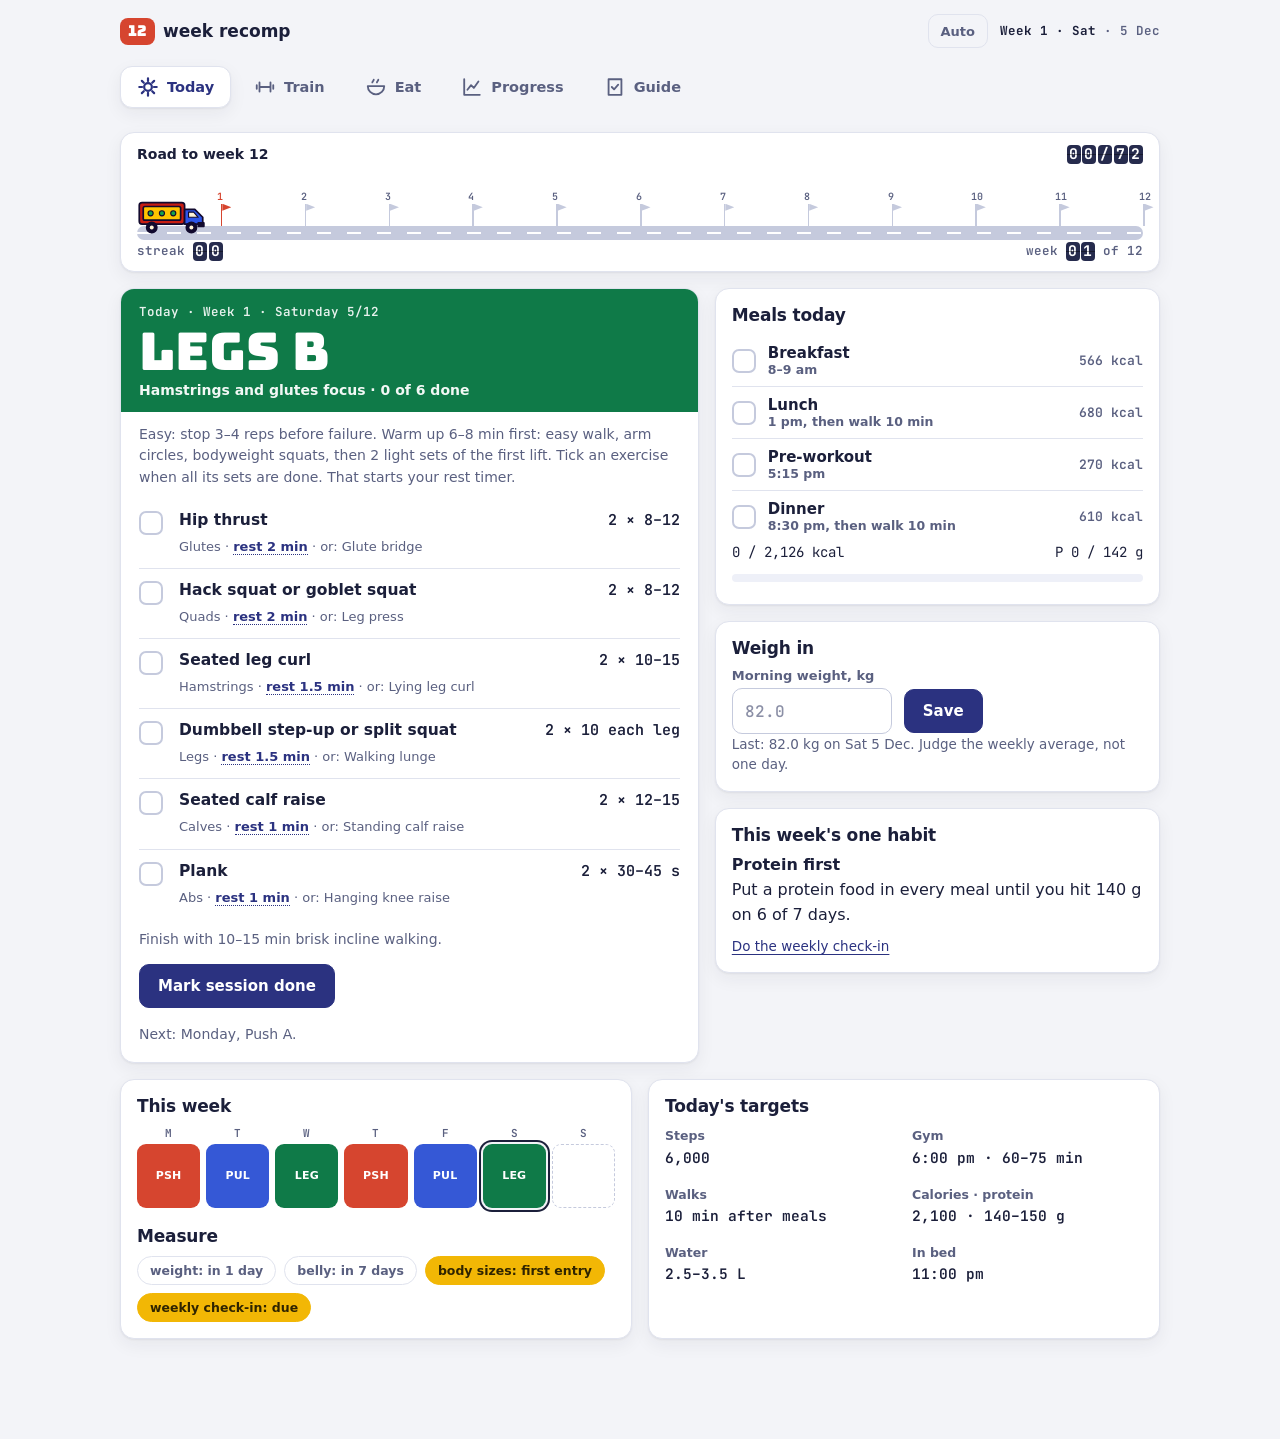
==== commit d62a9782: "Start plan on current week by default Co-Authored-By: Claude Sonnet 5.5 <noreply@anthropic.com>" ====
--- a/index.html
+++ b/index.html
@@ -669,11 +669,20 @@
   <p class="mute" style="margin-bottom:12px;max-width:62ch">Log these dishes, photo or text. Tick a box when the app lands within 15% of the plan value. Keep the app with 4 or more, and where you can save your own recipe.</p>
   <div class="tw"><table class="tbl test" id="test"></table></div></div>
 
+  <div class="sec"><h3>My details</h3>
+  <p class="mute" style="max-width:64ch">Edit these and they save in this browser only. Nobody else who opens this page sees them. They fill in the AI prompt below.</p>
+  <div class="card"><form id="profform" class="grid" novalidate>
+    <div><label for="pf-age">Age</label><input id="pf-age" type="number" inputmode="numeric"></div>
+    <div><label for="pf-weight">Weight kg</label><input id="pf-weight" type="number" inputmode="decimal" step="0.1"></div>
+    <div><label for="pf-height">Height cm</label><input id="pf-height" type="number" inputmode="decimal"></div>
+    <div class="wide"><label for="pf-about">About me (job, street, anything else)</label><input id="pf-about" type="text" maxlength="200"></div>
+  </form></div></div>
+
   <div class="sec"><h3>3. Meal plans: use a free AI chat</h3>
   <p class="mute" style="max-width:64ch">I found no free app that makes good Indian meal plans. The paid coaching in Healthify-type apps is the main product there. A free AI chat app can do it if you give it your numbers. Check its totals, because it can add up wrong.</p>
   <details open><summary>Prompt: a 7-day Indian meal plan</summary><div class="inner">
     <div class="prompt" id="pr1">Make me a 7-day Indian home-food meal plan.
-About me: man, 27, 82 kg, 170 cm, desk job, lifting 6 days a week, losing belly fat and building muscle.
+About me: <span id="pr-about"></span>
 Daily target: 2,100 kcal, 140 to 150 g protein, about 235 g carbs, about 65 g fat.
 I eat: eggs, chicken, fish, dal, rice, roti, sabzi, curd, milk, soya chunks, paneer, fruit. No whey.
 Four meals: breakfast, lunch, a 5:15 pm pre-workout snack, and an 8:30 pm dinner.
@@ -805,10 +814,10 @@
 function mondayOf(d){ return addDays(d,-((d.getDay()+6)%7)); }
 function diffDays(a,b){ return Math.round((a-b)/86400000); }
 function nextMonday(){ var t=new Date(); t=new Date(t.getFullYear(),t.getMonth(),t.getDate()); var add=(8-t.getDay())%7; return addDays(t,add); }
-function fresh(){ return {start:fmt(nextMonday()),done:{},test:{},ex:{},eat:{},checks:{},log:[{id:"base",date:todayStr(),weight:82,belly:40,waist:36,biceps:13,thigh:23.5,note:"baseline",base:true}]}; }
+function fresh(){ return {profile:{age:27,weight:82,height:170,about:"desk job"},start:fmt(mondayOf(new Date())),done:{},test:{},ex:{},eat:{},checks:{},log:[{id:"base",date:todayStr(),weight:82,belly:40,waist:36,biceps:13,thigh:23.5,note:"baseline",base:true}]}; }
 var st;
 function load(){
-  try{ var r=localStorage.getItem(KEY); if(r){ var o=JSON.parse(r); if(o&&Array.isArray(o.log)){ o.done=o.done||{}; o.test=o.test||{}; o.ex=o.ex||{}; o.eat=o.eat||{}; o.checks=o.checks||{}; if(o.theme==="day") o.theme="light"; else if(o.theme!=="light"&&o.theme!=="dark") delete o.theme; return o; } } }
+  try{ var r=localStorage.getItem(KEY); if(r){ var o=JSON.parse(r); if(o&&Array.isArray(o.log)){ o.done=o.done||{}; o.test=o.test||{}; o.ex=o.ex||{}; o.eat=o.eat||{}; o.checks=o.checks||{}; o.profile=o.profile||{age:27,weight:82,height:170,about:"desk job"}; if(o.theme==="day") o.theme="light"; else if(o.theme!=="light"&&o.theme!=="dark") delete o.theme; return o; } } }
   catch(e){ canStore=false; }
   return fresh();
 }
@@ -1388,10 +1397,25 @@
 $("reset").addEventListener("click",function(){
   var b=$("reset"), m=$("dataerr");
   if(!armed){ armed=true; b.textContent="Tap again to erase all data"; b.style.borderColor="var(--bad)"; b.style.color="var(--bad)"; setTimeout(function(){ armed=false; b.textContent="Erase everything"; b.removeAttribute("style"); },3500); return; }
-  armed=false; st=fresh(); save(); sel=null; b.textContent="Erase everything"; b.removeAttribute("style"); m.textContent="Erased. Baseline reset to 82 kg, 40 in."; renderTrack(); stamp();
+  armed=false; st=fresh(); save(); sel=null; b.textContent="Erase everything"; b.removeAttribute("style"); m.textContent="Erased. Baseline reset to 82 kg, 40 in."; renderTrack(); renderProfile(); stamp();
 });
 var rz; window.addEventListener("resize",function(){ clearTimeout(rz); rz=setTimeout(function(){ renderCharts(); },150); });
 window.addEventListener("hashchange",route);
+
+/* ============ my details ============ */
+function renderProfile(){
+  var q=st.profile, ids={age:"pf-age",weight:"pf-weight",height:"pf-height",about:"pf-about"};
+  Object.keys(ids).forEach(function(k){ var e=$(ids[k]); if(e&&document.activeElement!==e) e.value=q[k]==null?"":q[k]; });
+  var s="man"+(q.age?", "+q.age:"")+(q.weight?", "+q.weight+" kg":"")+(q.height?", "+q.height+" cm":"")+(q.about?", "+q.about:"")+", lifting 6 days a week, losing belly fat and building muscle";
+  var e=$("pr-about"); if(e) e.textContent=s+".";
+}
+$("profform").addEventListener("input",function(){
+  var q=st.profile;
+  q.age=$("pf-age").value; q.weight=$("pf-weight").value; q.height=$("pf-height").value; q.about=$("pf-about").value;
+  save(); renderProfile();
+});
+$("profform").addEventListener("submit",function(e){ e.preventDefault(); });
+renderProfile();
 
 /* ============ boot ============ */
 $("f-date").value=todayStr();
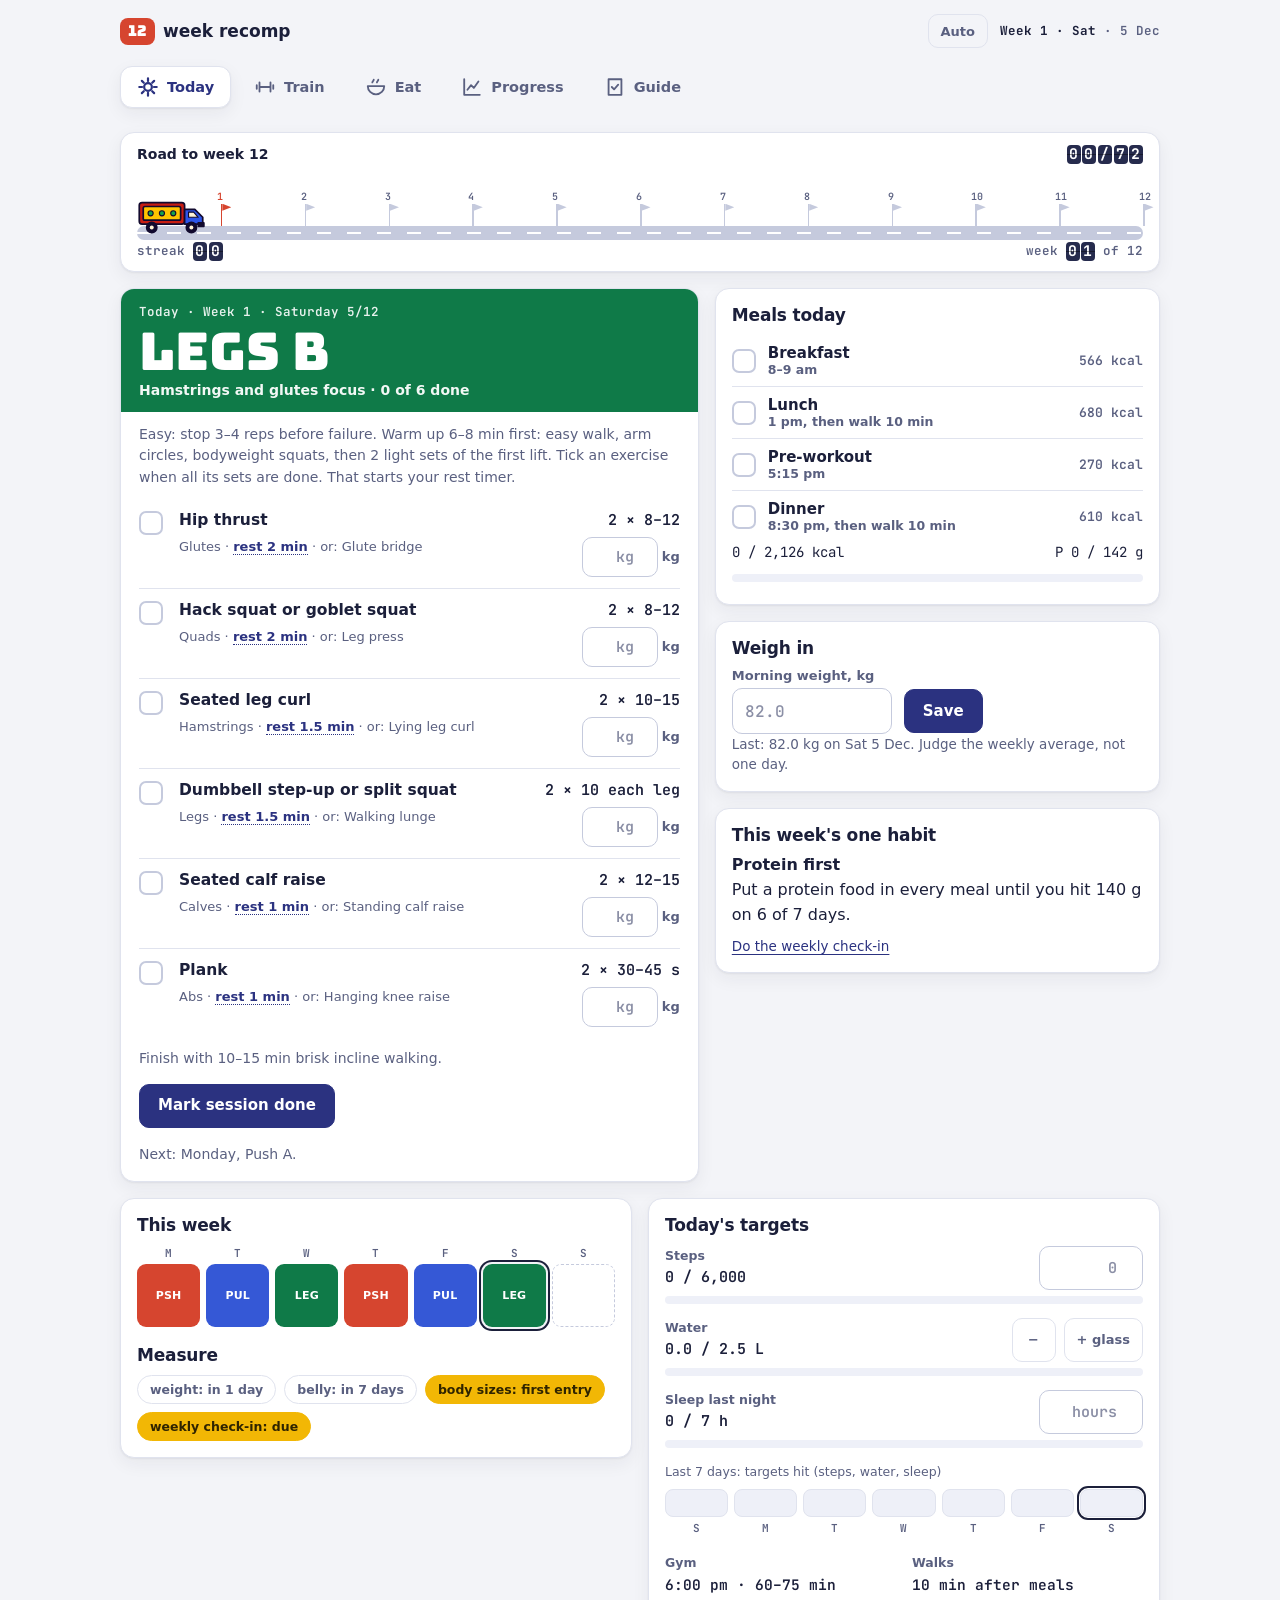
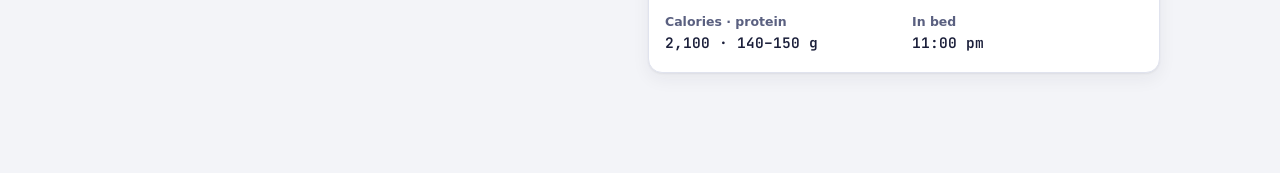
==== commit ef169d98: "Add daily steps/water/sleep tracker and per-exercise weight log Co-Authored-By: Claude Sonnet 5.5 <n" ====
--- a/index.html
+++ b/index.html
@@ -470,6 +470,33 @@
 
 .chart .scrub[hidden]{display:none}
 @media(max-width:480px){.stamp{display:none}}
+
+/* daily tracker + exercise weights */
+.ex:has(.wt) small{grid-column:2}
+.ex .wt{grid-column:3;grid-row:2;display:flex;align-items:center;gap:4px;margin:0;align-self:start;justify-self:end}
+.ex .wt span,.ex .wt i{display:none}
+.ex .wt input{width:76px;min-height:40px;padding:4px 8px;border:1px solid var(--line2);border-radius:10px;background:var(--card);color:var(--ink);font:600 15px var(--f-mono);text-align:right}
+.ex .wt em{font-style:normal;color:var(--mute);font-size:13px}
+.dtrack{display:grid;gap:14px;margin-bottom:18px}
+.dr{display:grid;grid-template-columns:1fr auto;gap:6px 12px;align-items:center}
+.dr .dl span{display:block;font-size:12.5px;color:var(--mute);font-weight:600}
+.dr .dl b{font:600 15px var(--f-mono)}
+.dr input{width:104px;min-height:44px;padding:6px 10px;border:1px solid var(--line2);border-radius:10px;background:var(--card);color:var(--ink);font:600 15px var(--f-mono);text-align:right}
+.dr .stp{display:flex;gap:8px}
+.dr .stp button{min-height:44px;min-width:44px}
+.dr .bar{grid-column:1/-1;height:8px;border-radius:99px;background:var(--soft);overflow:hidden}
+.dr .bar i{display:block;height:100%;width:0;background:var(--pull);border-radius:99px;transition:width .3s}
+.dr .bar.hit i{background:var(--good)}
+.dweek small{display:block;font-size:12.5px;color:var(--mute);margin-bottom:8px}
+.dds{display:grid;grid-template-columns:repeat(7,1fr);gap:6px}
+.dd{display:flex;flex-direction:column;align-items:center;gap:4px;font:600 11px var(--f-mono);color:var(--mute)}
+.dd i{width:100%;height:28px;border-radius:8px;background:var(--soft);border:1px solid var(--line)}
+.dd.s1 i{background:color-mix(in srgb,var(--done) 45%,var(--card))}
+.dd.s2 i{background:color-mix(in srgb,var(--good) 45%,var(--card))}
+.dd.s3 i{background:var(--good);border-color:var(--good)}
+.dd.now i{outline:2px solid var(--ink);outline-offset:1px}
+@media(prefers-reduced-motion:reduce){.dr .bar i{transition:none}}
+.trow{align-items:start}
 </style>
 </head>
 <body>
@@ -814,10 +841,10 @@
 function mondayOf(d){ return addDays(d,-((d.getDay()+6)%7)); }
 function diffDays(a,b){ return Math.round((a-b)/86400000); }
 function nextMonday(){ var t=new Date(); t=new Date(t.getFullYear(),t.getMonth(),t.getDate()); var add=(8-t.getDay())%7; return addDays(t,add); }
-function fresh(){ return {profile:{age:27,weight:82,height:170,about:"desk job"},start:fmt(mondayOf(new Date())),done:{},test:{},ex:{},eat:{},checks:{},log:[{id:"base",date:todayStr(),weight:82,belly:40,waist:36,biceps:13,thigh:23.5,note:"baseline",base:true}]}; }
+function fresh(){ return {day:{},wlog:{},lw:{},profile:{age:27,weight:82,height:170,about:"desk job"},start:fmt(mondayOf(new Date())),done:{},test:{},ex:{},eat:{},checks:{},log:[{id:"base",date:todayStr(),weight:82,belly:40,waist:36,biceps:13,thigh:23.5,note:"baseline",base:true}]}; }
 var st;
 function load(){
-  try{ var r=localStorage.getItem(KEY); if(r){ var o=JSON.parse(r); if(o&&Array.isArray(o.log)){ o.done=o.done||{}; o.test=o.test||{}; o.ex=o.ex||{}; o.eat=o.eat||{}; o.checks=o.checks||{}; o.profile=o.profile||{age:27,weight:82,height:170,about:"desk job"}; if(o.theme==="day") o.theme="light"; else if(o.theme!=="light"&&o.theme!=="dark") delete o.theme; return o; } } }
+  try{ var r=localStorage.getItem(KEY); if(r){ var o=JSON.parse(r); if(o&&Array.isArray(o.log)){ o.done=o.done||{}; o.test=o.test||{}; o.ex=o.ex||{}; o.eat=o.eat||{}; o.checks=o.checks||{}; o.day=o.day||{}; o.wlog=o.wlog||{}; o.lw=o.lw||{}; o.profile=o.profile||{age:27,weight:82,height:170,about:"desk job"}; var cm=fmt(mondayOf(new Date())); if(o.start>cm) o.start=cm; if(o.theme==="day") o.theme="light"; else if(o.theme!=="light"&&o.theme!=="dark") delete o.theme; return o; } } }
   catch(e){ canStore=false; }
   return fresh();
 }
@@ -913,7 +940,7 @@
     s.items.forEach(function(it,i){
       var sets=setsFor(it,w), kk=k0+"-"+i, on=!!st.ex[kk], rs=restSec(it[3]);
       h+='<div class="ex'+(on?' ticked':'')+'">'+(withActions?'<input class="chk" type="checkbox" data-rs="'+rs+'" data-ex="'+kk+'" data-name="'+esc(it[0])+'" aria-label="Done: '+esc(it[0])+'"'+(on?' checked':'')+'>':'<span></span>')+
-        '<b>'+esc(it[0])+'</b><span class="sr">'+sets+' × '+esc(it[2])+'</span><small>'+esc(it[4])+' · '+(withActions?'<button type="button" class="rb" data-rest="'+rs+'" data-name="'+esc(it[0])+'">rest '+esc(it[3])+'</button>':'rest '+esc(it[3]))+' · or: '+esc(it[5])+'</small></div>';
+        '<b>'+esc(it[0])+'</b><span class="sr">'+sets+' × '+esc(it[2])+'</span><small>'+esc(it[4])+' · '+(withActions?'<button type="button" class="rb" data-rest="'+rs+'" data-name="'+esc(it[0])+'">rest '+esc(it[3])+'</button>':'rest '+esc(it[3]))+' · or: '+esc(it[5])+'</small>'+(withActions?wtHTML(it[0],kk):'')+'</div>';
     });
     if(s.cardio) h+='<p class="note">Finish with 10–15 min brisk incline walking.</p>';
   } else { h+='<p class="note" style="margin-top:0">Rest day. Sleep well, hit your step target, and take a long walk if you like.</p>'; }
@@ -945,7 +972,7 @@
     var TG=[["Steps",stepsFor(w).toLocaleString("en-IN")+(w>=5?" – 10,000":"")],["Gym","6:00 pm · 60–75 min"],["Walks","10 min after meals"],["Calories · protein","2,100 · 140–150 g"],["Water","2.5–3.5 L"],["In bed","11:00 pm"]];
     h=roadHTML(w)+'<div class="tgrid"><div class="card sess c-'+cls+'">'+sessionHTML(w,d,true,true)+nextHTML(w,d)+'</div><div class="tside">'+mealsCard()+qwHTML()+habitHTML()+
       '</div></div>'+
-      '<div class="trow"><div class="card"><h3>This week</h3><div class="week7" id="week7"></div><h3 style="margin-top:18px">Measure</h3>'+chips+(!st.checks[w]&&d>=5?'<div class="chips" style="margin-top:8px"><a class="chip due" href="#checkin" style="text-decoration:none">weekly check-in: due</a></div>':'')+'</div><div class="card tcard"><h3>Today\'s targets</h3><div class="tgt">'+TG.map(function(x){ return '<div><span>'+x[0]+'</span><b>'+x[1]+'</b></div>'; }).join("")+'</div></div></div>';
+      '<div class="trow"><div class="card"><h3>This week</h3><div class="week7" id="week7"></div><h3 style="margin-top:18px">Measure</h3>'+chips+(!st.checks[w]&&d>=5?'<div class="chips" style="margin-top:8px"><a class="chip due" href="#checkin" style="text-decoration:none">weekly check-in: due</a></div>':'')+'</div><div class="card tcard"><h3>Today\'s targets</h3>'+dayHTML(w)+'<div class="tgt">'+TG.filter(function(x){ return ["Gym","Walks","Calories · protein","In bed"].indexOf(x[0])>=0; }).map(function(x){ return '<div><span>'+x[0]+'</span><b>'+x[1]+'</b></div>'; }).join("")+'</div></div></div>';
   } else if(p.state==="before"){
     h='<div class="head"><h2>Week 1 starts in '+p.days+' day'+(p.days===1?'':'s')+'</h2><p>Monday '+dm(startMon())+'. Until then: measure your baseline and ask your trainer to coach the Upper A lifts.</p><div class="row" style="margin-top:16px"><button class="pri" data-startnow="1">Start this week now</button><a class="btn" href="#log">Add baseline measurements</a></div></div>'+
       '<div class="today-hero"><div class="stackcol"><div class="card"><h3>Baseline to take now</h3>'+chips+'<p class="note">Add chest and shoulders in Progress. They were never measured.</p></div></div><div class="card sess c-P">'+sessionHTML(1,0,false,true)+'</div></div>';
@@ -953,7 +980,7 @@
     h='<div class="head"><h2>12 weeks done</h2><p>Open Progress, compare against your baseline, then redo the calorie maths with your new weight. Keep the split unless you are stuck.</p></div>'+chips;
   }
   el.innerHTML=h;
-  if(p.state==="in"){ buildWeek7(p.w,p.d); var tr=el.querySelector(".truck"); if(tr){ var np=tr.getAttribute("data-p"); lastP=+np; requestAnimationFrame(function(){ requestAnimationFrame(function(){ tr.style.setProperty("--p",np); }); }); } }
+  if(p.state==="in"){ buildWeek7(p.w,p.d); updateDay(); var tr=el.querySelector(".truck"); if(tr){ var np=tr.getAttribute("data-p"); lastP=+np; requestAnimationFrame(function(){ requestAnimationFrame(function(){ tr.style.setProperty("--p",np); }); }); } }
 }
 function buildWeek7(w,today){
   var h=""; for(var d=0;d<7;d++){ var id=sched(w,d), k=key(w,d);
@@ -1402,6 +1429,43 @@
 var rz; window.addEventListener("resize",function(){ clearTimeout(rz); rz=setTimeout(function(){ renderCharts(); },150); });
 window.addEventListener("hashchange",route);
 
+
+/* ============ daily tracker + exercise weights ============ */
+function dayRec(ds){ return st.day[ds]||(st.day[ds]={}); }
+function dayTargets(w){ return {steps:stepsFor(w), water:2500, sleep:7}; }
+function wtHTML(name,kk){
+  var cur=st.wlog[kk], last=st.lw[name];
+  var hint=last&&last.kk!==kk?'last '+last.kg+' kg':'';
+  return '<label class="wt"><span>Weight used</span><input type="number" inputmode="decimal" step="0.5" min="0" data-wt="'+kk+'" data-wn="'+esc(name)+'" value="'+(cur==null?"":cur)+'" placeholder="'+(last?last.kg:"kg")+'" aria-label="Weight used for '+esc(name)+', kg"><em>kg</em>'+(hint?'<i>'+hint+'</i>':'')+'</label>';
+}
+function dayHTML(w){
+  var r=dayRec(todayStr()), T=dayTargets(w);
+  return '<div class="dtrack" data-w="'+w+'">'+
+   '<div class="dr"><div class="dl"><span>Steps</span><b id="dv-steps"></b></div><input type="number" inputmode="numeric" min="0" step="100" data-dy="steps" value="'+(r.steps==null?"":r.steps)+'" placeholder="0" aria-label="Steps today"><div class="bar"><i id="db-steps"></i></div></div>'+
+   '<div class="dr"><div class="dl"><span>Water</span><b id="dv-water"></b></div><div class="stp"><button type="button" class="ghost sm" data-water="-250" aria-label="Remove a glass">−</button><button type="button" class="ghost sm" data-water="250" aria-label="Add a glass of 250 ml">+ glass</button></div><div class="bar"><i id="db-water"></i></div></div>'+
+   '<div class="dr"><div class="dl"><span>Sleep last night</span><b id="dv-sleep"></b></div><input type="number" inputmode="decimal" min="0" max="16" step="0.5" data-dy="sleep" value="'+(r.sleep==null?"":r.sleep)+'" placeholder="hours" aria-label="Hours slept"><div class="bar"><i id="db-sleep"></i></div></div>'+
+   '<div class="dweek" id="dweek"></div></div>';
+}
+function dayScore(ds,T){ var r=st.day[ds]||{}; return (r.steps>=T.steps?1:0)+(r.water>=T.water?1:0)+(r.sleep>=T.sleep?1:0); }
+function updateDay(){
+  var box=document.querySelector(".dtrack"); if(!box) return;
+  var w=+box.getAttribute("data-w"), T=dayTargets(w), r=dayRec(todayStr());
+  function set(k,val,tgt,txt){ var b=$("db-"+k), v=$("dv-"+k); if(!b||!v) return; var pc=Math.max(0,Math.min(100,(val||0)/tgt*100)); b.style.width=pc+"%"; b.parentNode.className="bar"+(pc>=100?" hit":""); v.textContent=txt; }
+  set("steps",r.steps,T.steps,(r.steps||0).toLocaleString("en-IN")+" / "+T.steps.toLocaleString("en-IN"));
+  set("water",r.water,T.water,((r.water||0)/1000).toFixed(2).replace(/0$/,"")+" / "+(T.water/1000)+" L");
+  set("sleep",r.sleep,T.sleep,(r.sleep||0)+" / "+T.sleep+" h");
+  var wk=$("dweek"); if(wk){ var h="", t0=new Date(); for(var i=6;i>=0;i--){ var d=addDays(new Date(t0.getFullYear(),t0.getMonth(),t0.getDate()),-i), ds=fmt(d), sc=dayScore(ds,T); h+='<div class="dd s'+sc+(i===0?' now':'')+'" title="'+ds+': '+sc+' of 3 targets"><i></i><span>'+"SMTWTFS".charAt(d.getDay())+'</span></div>'; } wk.innerHTML='<small>Last 7 days: targets hit (steps, water, sleep)</small><div class="dds">'+h+'</div>'; }
+}
+document.addEventListener("input",function(e){
+  var t=e.target;
+  if(t.matches&&t.matches("[data-dy]")){ var r=dayRec(todayStr()), v=t.value===""?null:parseFloat(t.value); if(v==null||isNaN(v)||v<0) delete r[t.getAttribute("data-dy")]; else r[t.getAttribute("data-dy")]=v; save(); updateDay(); }
+  else if(t.matches&&t.matches("[data-wt]")){ var kk=t.getAttribute("data-wt"), nm=t.getAttribute("data-wn"), v2=t.value===""?null:parseFloat(t.value); if(v2==null||isNaN(v2)||v2<0){ delete st.wlog[kk]; } else { st.wlog[kk]=v2; st.lw[nm]={kg:v2,kk:kk,date:todayStr()}; } save(); }
+});
+document.addEventListener("click",function(e){
+  var b=e.target.closest&&e.target.closest("[data-water]"); if(!b) return;
+  var r=dayRec(todayStr()); r.water=Math.max(0,(r.water||0)+parseInt(b.getAttribute("data-water"),10)); save(); updateDay();
+});
+
 /* ============ my details ============ */
 function renderProfile(){
   var q=st.profile, ids={age:"pf-age",weight:"pf-weight",height:"pf-height",about:"pf-about"};
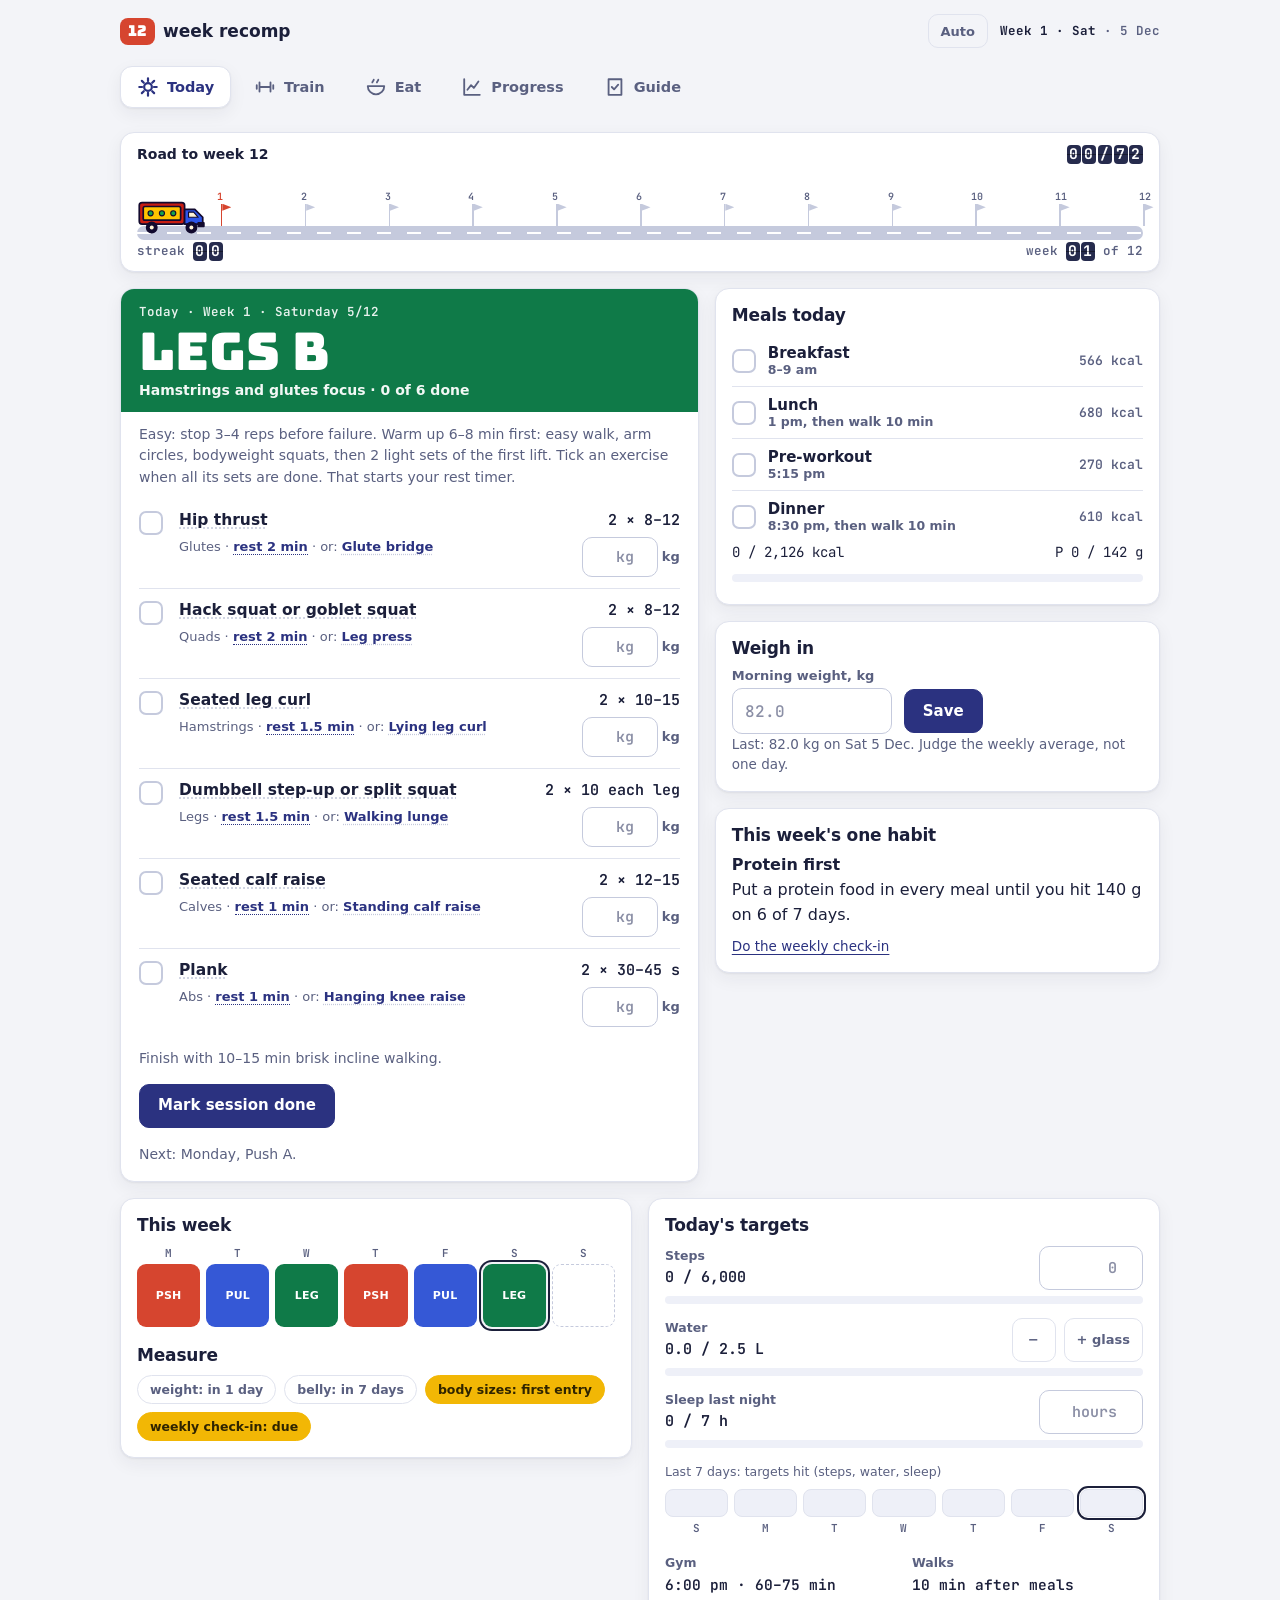
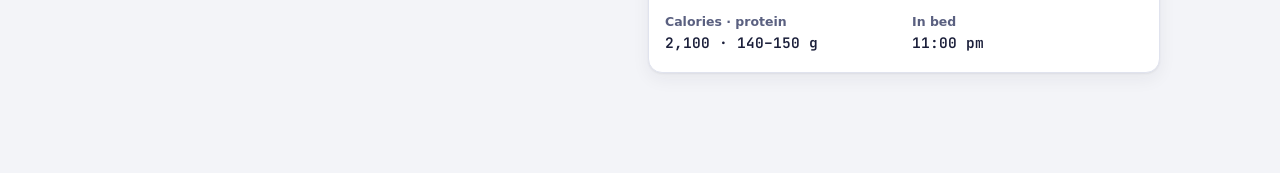
==== commit ccf59ff0: "Add how-to panel per exercise: muscles, steps, photos, video link Co-Authored-By: Claude Sonnet 5.5 " ====
--- a/index.html
+++ b/index.html
@@ -497,6 +497,26 @@
 .dd.now i{outline:2px solid var(--ink);outline-offset:1px}
 @media(prefers-reduced-motion:reduce){.dr .bar i{transition:none}}
 .trow{align-items:start}
+
+/* exercise how-to */
+.exn{all:unset;cursor:pointer;color:inherit;font:inherit;text-decoration:underline dotted;text-underline-offset:3px;text-decoration-color:var(--line2)}
+.exn:hover{text-decoration-color:currentColor}
+.exn:focus-visible{outline:2px solid var(--focus);outline-offset:2px;border-radius:4px}
+.exn.alt{color:var(--pri);font-weight:600}
+.ex b .exn{font-weight:600}
+dialog#exdlg{width:min(560px,calc(100vw - 24px));max-height:calc(100dvh - 24px);padding:0;border:1px solid var(--line);border-radius:16px;background:var(--card);color:var(--ink);box-shadow:0 20px 60px rgba(0,0,0,.35)}
+dialog#exdlg::backdrop{background:rgba(10,12,30,.55)}
+.exd{padding:18px;overflow:auto;max-height:calc(100dvh - 26px)}
+.exd-h{display:flex;justify-content:space-between;align-items:flex-start;gap:12px;margin-bottom:10px}
+.exd-h h3{font:700 19px/1.25 var(--f-body)}
+.exd-h button{min-height:40px;min-width:64px}
+.exd-m{display:grid;gap:10px;margin-bottom:6px}
+.exd-m small{display:block;font-size:12.5px;color:var(--mute);font-weight:600;margin-bottom:4px}
+.mus{display:inline-block;margin:0 6px 6px 0;padding:5px 11px;border-radius:99px;background:var(--soft);border:1px solid var(--line);font:600 13px var(--f-body);text-transform:capitalize}
+.exd-m div:first-child .mus{background:color-mix(in srgb,var(--pull) 16%,var(--card));border-color:color-mix(in srgb,var(--pull) 40%,var(--line))}
+.exd-s{margin:12px 0 14px;padding-left:22px;display:grid;gap:8px;font-size:15px;line-height:1.5}
+.exd-i{display:grid;grid-template-columns:1fr 1fr;gap:8px;margin-bottom:14px}
+.exd-i img{width:100%;height:auto;border-radius:10px;border:1px solid var(--line);background:var(--soft);aspect-ratio:4/3;object-fit:cover}
 </style>
 </head>
 <body>
@@ -768,6 +788,7 @@
 </div>
 <div id="timer" hidden role="timer"><div class="tmwrap"><i id="tmbar"></i></div><div class="tmrow"><span id="tmlabel"></span><b id="tmtime">0:00</b><button type="button" data-tm="30">+30s</button><button type="button" data-tm="stop">Stop</button></div></div>
 
+<dialog id="exdlg" aria-labelledby="exd-t"><div class="exd"><div class="exd-h"><h3 id="exd-t"></h3><button type="button" class="ghost sm" id="exd-x" aria-label="Close">Close</button></div><div id="exd-b"></div></div></dialog>
 <script>
 (function(){
 "use strict";
@@ -940,7 +961,7 @@
     s.items.forEach(function(it,i){
       var sets=setsFor(it,w), kk=k0+"-"+i, on=!!st.ex[kk], rs=restSec(it[3]);
       h+='<div class="ex'+(on?' ticked':'')+'">'+(withActions?'<input class="chk" type="checkbox" data-rs="'+rs+'" data-ex="'+kk+'" data-name="'+esc(it[0])+'" aria-label="Done: '+esc(it[0])+'"'+(on?' checked':'')+'>':'<span></span>')+
-        '<b>'+esc(it[0])+'</b><span class="sr">'+sets+' × '+esc(it[2])+'</span><small>'+esc(it[4])+' · '+(withActions?'<button type="button" class="rb" data-rest="'+rs+'" data-name="'+esc(it[0])+'">rest '+esc(it[3])+'</button>':'rest '+esc(it[3]))+' · or: '+esc(it[5])+'</small>'+(withActions?wtHTML(it[0],kk):'')+'</div>';
+        '<b><button type="button" class="exn" data-how="'+esc(it[0])+'">'+esc(it[0])+'</button></b><span class="sr">'+sets+' × '+esc(it[2])+'</span><small>'+esc(it[4])+' · '+(withActions?'<button type="button" class="rb" data-rest="'+rs+'" data-name="'+esc(it[0])+'">rest '+esc(it[3])+'</button>':'rest '+esc(it[3]))+' · or: <button type="button" class="exn alt" data-how="'+esc(it[5])+'">'+esc(it[5])+'</button></small>'+(withActions?wtHTML(it[0],kk):'')+'</div>';
     });
     if(s.cardio) h+='<p class="note">Finish with 10–15 min brisk incline walking.</p>';
   } else { h+='<p class="note" style="margin-top:0">Rest day. Sleep well, hit your step target, and take a long walk if you like.</p>'; }
@@ -1430,6 +1451,30 @@
 window.addEventListener("hashchange",route);
 
 
+var EXI={"Assisted pull-up":{"m":["lats"],"s":["abdominals","forearms","middle back"],"st":["Choke the band around the center of the pullup bar. You can use different bands to provide varying levels of assistance.","Pull the end of the band down, and place one bent knee into the loop, ensuring it won't slip out. Take a medium to wide grip on the bar. This will be your starting position.","Pull yourself upward by contracting the lats as you flex the elbow. The elbow should be driven to your side. Pull to the front, attempting to get your chin over the bar. Avoid swinging or jerking movements.","After a brief pause, return to the starting position."],"id":"Band_Assisted_Pull-Up","eq":"other","lv":"beginner","ap":0},"Back extension":{"m":["lower back"],"s":["glutes","hamstrings"],"st":["Lie face down on a hyperextension bench, tucking your ankles securely under the footpads.","Adjust the upper pad if possible so your upper thighs lie flat across the wide pad, leaving enough room for you to bend at the waist without any restriction.","With your body straight, cross your arms in front of you (my preference) or behind your head. This will be your starting position. Tip: You can also hold a weight plate for extra resistance in front of you under your crossed arms.","Start bending forward slowly at the waist as far as you can while keeping your back flat. Inhale as you perform this movement. Keep moving forward until you feel a nice stretch on the hamstrings and you can no longer keep going without a rounding of the back. Tip: Never round the back as you perform this exercise. Also, some people can go farther than others. The key thing is that you go as far as your body allows you to without rounding the back.","Slowly raise your torso back to the initial position as you inhale. Tip: Avoid the temptation to arch your back past a straight line. Also, do not swing the torso at any time in order to protect the back from injury.","Repeat for the recommended amount of repetitions."],"id":"Hyperextensions_Back_Extensions","eq":"other","lv":"beginner","ap":0},"Bench dips":{"m":["triceps"],"s":["chest","shoulders"],"st":["For this exercise you will need to place a bench behind your back. With the bench perpendicular to your body, and while looking away from it, hold on to the bench on its edge with the hands fully extended, separated at shoulder width. The legs will be extended forward, bent at the waist and perpendicular to your torso. This will be your starting position.","Slowly lower your body as you inhale by bending at the elbows until you lower yourself far enough to where there is an angle slightly smaller than 90 degrees between the upper arm and the forearm. Tip: Keep the elbows as close as possible throughout the movement. Forearms should always be pointing down.","Using your triceps to bring your torso up again, lift yourself back to the starting position.","Repeat for the recommended amount of repetitions."],"id":"Bench_Dips","eq":"body only","lv":"beginner","ap":0},"Bodyweight split squat":{"m":["hamstrings"],"s":["calves","glutes","quadriceps"],"st":["Being in a standing position. Jump into a split leg position, with one leg forward and one leg back, flexing the knees and lowering your hips slightly as you do so.","As you descend, immediately reverse direction, standing back up and jumping, reversing the position of your legs. Repeat 5-10 times on each leg."],"id":"Split_Squats","eq":null,"lv":"intermediate","ap":0},"Cable crunch":{"m":["abdominals"],"s":[],"st":["Kneel below a high pulley that contains a rope attachment.","Grasp cable rope attachment and lower the rope until your hands are placed next to your face.","Flex your hips slightly and allow the weight to hyperextend the lower back. This will be your starting position.","With the hips stationary, flex the waist as you contract the abs so that the elbows travel towards the middle of the thighs. Exhale as you perform this portion of the movement and hold the contraction for a second.","Slowly return to the starting position as you inhale. Tip: Make sure that you keep constant tension on the abs throughout the movement. Also, do not choose a weight so heavy that the lower back handles the brunt of the work.","Repeat for the recommended amount of repetitions."],"id":"Cable_Crunch","eq":"cable","lv":"beginner","ap":0},"Cable curl":{"m":["biceps"],"s":[],"st":["Stand up with your torso upright while holding a cable curl bar that is attached to a low pulley. Grab the cable bar at shoulder width and keep the elbows close to the torso. The palm of your hands should be facing up (supinated grip). This will be your starting position.","While holding the upper arms stationary, curl the weights while contracting the biceps as you breathe out. Only the forearms should move. Continue the movement until your biceps are fully contracted and the bar is at shoulder level. Hold the contracted position for a second as you squeeze the muscle.","Slowly begin to bring the curl bar back to starting position as your breathe in.","Repeat for the recommended amount of repetitions."],"id":"Standing_Biceps_Cable_Curl","eq":"cable","lv":"beginner","ap":0},"Cable fly":{"m":["chest"],"s":["shoulders"],"st":["To get yourself into the starting position, place the pulleys on a high position (above your head), select the resistance to be used and hold the pulleys in each hand.","Step forward in front of an imaginary straight line between both pulleys while pulling your arms together in front of you. Your torso should have a small forward bend from the waist. This will be your starting position.","With a slight bend on your elbows in order to prevent stress at the biceps tendon, extend your arms to the side (straight out at both sides) in a wide arc until you feel a stretch on your chest. Breathe in as you perform this portion of the movement. Tip: Keep in mind that throughout the movement, the arms and torso should remain stationary; the movement should only occur at the shoulder joint.","Return your arms back to the starting position as you breathe out. Make sure to use the same arc of motion used to lower the weights.","Hold for a second at the starting position and repeat the movement for the prescribed amount of repetitions."],"id":"Cable_Crossover","eq":"cable","lv":"beginner","ap":0},"Cable lateral raise":{"m":["shoulders"],"s":["middle back","traps"],"st":["Stand in the middle of two low pulleys that are opposite to each other and place a flat bench right behind you (in perpendicular fashion to you; the narrow edge of the bench should be the one behind you). Select the weight to be used on each pulley.","Now sit at the edge of the flat bench behind you with your feet placed in front of your knees.","Bend forward while keeping your back flat and rest your torso on the thighs.","Have someone give you the single handles attached to the pulleys. Grasp the left pulley with the right hand and the right pulley with the left after you select your weight. The pulleys should run under your knees and your arms will be extended with palms facing each other and a slight bend at the elbows. This will be the starting position.","While keeping the arms stationary, raise the upper arms to the sides until they are parallel to the floor and at shoulder height. Exhale during the execution of this movement and hold the contraction for a second.","Slowly lower your arms to the starting position as you inhale."],"id":"Cable_Seated_Lateral_Raise","eq":"cable","lv":"beginner","ap":0},"Calf raise on leg press":{"m":["calves"],"s":[],"st":["Adjust the seat so that your legs are only slightly bent in the start position. The balls of your feet should be firmly on the platform.","Select an appropriate weight, and grasp the handles. This will be your starting position.","Straighten the legs by extending the knees, just barely lifting the weight from the stack. Your ankle should be fully flexed, toes pointing up. Execute the movement by pressing downward through the balls of your feet as far as possible.","After a brief pause, reverse the motion and repeat."],"id":"Calf_Press","eq":"machine","lv":"beginner","ap":0},"Chest-supported dumbbell row":{"m":["middle back"],"s":["biceps","lats","shoulders"],"st":["With a dumbbell in each hand (palms facing your torso), bend your knees slightly and bring your torso forward by bending at the waist; as you bend make sure to keep your back straight until it is almost parallel to the floor. Tip: Make sure that you keep the head up. The weights should hang directly in front of you as your arms hang perpendicular to the floor and your torso. This is your starting position.","While keeping the torso stationary, lift the dumbbells to your side (as you breathe out), keeping the elbows close to the body (do not exert any force with the forearm other than holding the weights). On the top contracted position, squeeze the back muscles and hold for a second.","Slowly lower the weight again to the starting position as you inhale.","Repeat for the recommended amount of repetitions."],"id":"Bent_Over_Two-Dumbbell_Row","eq":"dumbbell","lv":"beginner","ap":1},"Chest-supported row":{"m":["middle back"],"s":["biceps","lats"],"st":["Load up the T-bar Row Machine with the desired weight and adjust the leg height so that your upper chest is at the top of the pad. Tip: In some machines all you can do is stand on the appropriate step that allows you to be at a height that has the upper chest at the top of the pad.","Lay face down on the pad and grab the handles. You can either use a palms down, palms up, or palms in position depending on what part of your back you want to emphasize.","Lift the bar off the rack and extend your arms in front of you. This will be your starting position.","As you exhale slowly pull the weight up and squeeze your back at the top of the movement. Tip: Keep the upper arms as close to the torso as possible throughout the movement in order to better engage the back muscles. Also, do not lift your body off of the pad at any time and refrain from using the biceps to lift the weight.","After a second contraction at the top of the movement, as you inhale, slowly go back down to the starting position.","Repeat for the recommended amount of repetitions."],"id":"Lying_T-Bar_Row","eq":"machine","lv":"intermediate","ap":1},"Dumbbell Romanian deadlift":{"m":["hamstrings"],"s":["calves","glutes","lower back"],"st":["Put a barbell in front of you on the ground and grab it using a pronated (palms facing down) grip that a little wider than shoulder width. Tip: Depending on the weight used, you may need wrist wraps to perform the exercise and also a raised platform in order to allow for better range of motion.","Bend the knees slightly and keep the shins vertical, hips back and back straight. This will be your starting position.","Keeping your back and arms completely straight at all times, use your hips to lift the bar as you exhale. Tip: The movement should not be fast but steady and under control.","Once you are standing completely straight up, lower the bar by pushing the hips back, only slightly bending the knees, unlike when squatting. Tip: Take a deep breath at the start of the movement and keep your chest up. Hold your breath as you lower and exhale as you complete the movement.","Repeat for the recommended amount of repetitions."],"id":"Romanian_Deadlift","eq":"barbell","lv":"intermediate","ap":1},"Dumbbell bench press":{"m":["chest"],"s":["shoulders","triceps"],"st":["Lie down on a flat bench with a dumbbell in each hand resting on top of your thighs. The palms of your hands will be facing each other.","Then, using your thighs to help raise the dumbbells up, lift the dumbbells one at a time so that you can hold them in front of you at shoulder width.","Once at shoulder width, rotate your wrists forward so that the palms of your hands are facing away from you. The dumbbells should be just to the sides of your chest, with your upper arm and forearm creating a 90 degree angle. Be sure to maintain full control of the dumbbells at all times. This will be your starting position.","Then, as you breathe out, use your chest to push the dumbbells up. Lock your arms at the top of the lift and squeeze your chest, hold for a second and then begin coming down slowly. Tip: Ideally, lowering the weight should take about twice as long as raising it.","Repeat the movement for the prescribed amount of repetitions of your training program."],"id":"Dumbbell_Bench_Press","eq":"dumbbell","lv":"beginner","ap":0},"Dumbbell curl":{"m":["biceps"],"s":["forearms"],"st":["Stand up straight with a dumbbell in each hand at arm's length. Keep your elbows close to your torso and rotate the palms of your hands until they are facing forward. This will be your starting position.","Now, keeping the upper arms stationary, exhale and curl the weights while contracting your biceps. Continue to raise the weights until your biceps are fully contracted and the dumbbells are at shoulder level. Hold the contracted position for a brief pause as you squeeze your biceps.","Then, inhale and slowly begin to lower the dumbbells back to the starting position.","Repeat for the recommended amount of repetitions."],"id":"Dumbbell_Bicep_Curl","eq":"dumbbell","lv":"beginner","ap":0},"Dumbbell lateral raise":{"m":["shoulders"],"s":[],"st":["Pick a couple of dumbbells and stand with a straight torso and the dumbbells by your side at arms length with the palms of the hand facing you. This will be your starting position.","While maintaining the torso in a stationary position (no swinging), lift the dumbbells to your side with a slight bend on the elbow and the hands slightly tilted forward as if pouring water in a glass. Continue to go up until you arms are parallel to the floor. Exhale as you execute this movement and pause for a second at the top.","Lower the dumbbells back down slowly to the starting position as you inhale.","Repeat for the recommended amount of repetitions."],"id":"Side_Lateral_Raise","eq":"dumbbell","lv":"beginner","ap":0},"Dumbbell overhead extension":{"m":["triceps"],"s":["shoulders","abdominals"],"st":["Stand with your feet hip-width apart, holding a kettlebell by the horns with both hands. Press it overhead until your arms are extended, with the bell hanging behind your hands.","Brace your abdominals and keep your upper arms vertical and close to your head. This is your starting position.","Bend at the elbows to lower the kettlebell behind your head, going as far as your shoulder mobility allows without your elbows flaring outward.","Extend your elbows to press the kettlebell back to the starting position, keeping your upper arms still throughout.","Keep your ribcage down and avoid arching your lower back as you extend."],"id":"Kettlebell_Overhead_Triceps_Extension","eq":"kettlebells","lv":"beginner","ap":1},"Dumbbell step-up or split squat":{"m":["quadriceps"],"s":["calves","glutes","hamstrings"],"st":["Stand up straight while holding a dumbbell on each hand (palms facing the side of your legs).","Place the right foot on the elevated platform. Step on the platform by extending the hip and the knee of your right leg. Use the heel mainly to lift the rest of your body up and place the foot of the left leg on the platform as well. Breathe out as you execute the force required to come up.","Step down with the left leg by flexing the hip and knee of the right leg as you inhale. Return to the original standing position by placing the right foot of to next to the left foot on the initial position.","Repeat with the right leg for the recommended amount of repetitions and then perform with the left leg."],"id":"Dumbbell_Step_Ups","eq":"dumbbell","lv":"intermediate","ap":0},"Face pull":{"m":["shoulders"],"s":["middle back"],"st":["Facing a high pulley with a rope or dual handles attached, pull the weight directly towards your face, separating your hands as you do so. Keep your upper arms parallel to the ground."],"id":"Face_Pull","eq":"cable","lv":"intermediate","ap":0},"Glute bridge":{"m":["glutes"],"s":["calves","hamstrings"],"st":["Begin seated on the ground with a loaded barbell over your legs. Using a fat bar or having a pad on the bar can greatly reduce the discomfort caused by this exercise. Roll the bar so that it is directly above your hips, and lay down flat on the floor.","Begin the movement by driving through with your heels, extending your hips vertically through the bar. Your weight should be supported by your upper back and the heels of your feet.","Extend as far as possible, then reverse the motion to return to the starting position."],"id":"Barbell_Glute_Bridge","eq":"barbell","lv":"intermediate","ap":1},"Goblet squat":{"m":["quadriceps"],"s":["calves","glutes","hamstrings","shoulders"],"st":["Stand holding a light kettlebell by the horns close to your chest. This will be your starting position.","Squat down between your legs until your hamstrings are on your calves. Keep your chest and head up and your back straight.","At the bottom position, pause and use your elbows to push your knees out. Return to the starting position, and repeat for 10-20 repetitions."],"id":"Goblet_Squat","eq":"kettlebells","lv":"beginner","ap":0},"Hack squat or goblet squat":{"m":["quadriceps"],"s":["calves","glutes","hamstrings"],"st":["Place the back of your torso against the back pad of the machine and hook your shoulders under the shoulder pads provided.","Position your legs in the platform using a shoulder width medium stance with the toes slightly pointed out. Tip: Keep your head up at all times and also maintain the back on the pad at all times.","Place your arms on the side handles of the machine and disengage the safety bars (which on most designs is done by moving the side handles from a facing front position to a diagonal position).","Now straighten your legs without locking the knees. This will be your starting position. (Note: For the purposes of this discussion we will use the medium stance described above which targets overall development; however you can choose any of the three stances described in the foot positioning section).","Begin to slowly lower the unit by bending the knees as you maintain a straight posture with the head up (back on the pad at all times). Continue down until the angle between the upper leg and the calves becomes slightly less than 90-degrees (which is the point in which the upper legs are below parallel to the floor). Inhale as you perform this portion of the movement. Tip: If you performed the exercise correctly, the front of the knees should make an imaginary straight line with the toes that is perpendicular to the front. If your knees are past that imaginary line (if they are past your toes) then you are placing undue stress on the knee and the exercise has been performed incorrectly.","Begin to raise the unit as you exhale by pushing the floor with mainly with the heel of your foot as you straighten the legs again and go back to the starting position."],"id":"Hack_Squat","eq":"machine","lv":"beginner","ap":0},"Hammer curl":{"m":["biceps"],"s":[],"st":["Stand up with your torso upright and a dumbbell on each hand being held at arms length. The elbows should be close to the torso.","The palms of the hands should be facing your torso. This will be your starting position.","Now, while holding your upper arm stationary, exhale and curl the weight forward while contracting the biceps. Continue to raise the weight until the biceps are fully contracted and the dumbbell is at shoulder level. Hold the contracted position for a brief moment as you squeeze the biceps. Tip: Focus on keeping the elbow stationary and only moving your forearm.","After the brief pause, inhale and slowly begin the lower the dumbbells back down to the starting position.","Repeat for the recommended amount of repetitions."],"id":"Hammer_Curls","eq":"dumbbell","lv":"beginner","ap":0},"Hanging knee raise":{"m":["abdominals"],"s":[],"st":["Hang from a chin-up bar with both arms extended at arms length in top of you using either a wide grip or a medium grip. The legs should be straight down with the pelvis rolled slightly backwards. This will be your starting position.","Raise your legs until the torso makes a 90-degree angle with the legs. Exhale as you perform this movement and hold the contraction for a second or so.","Go back slowly to the starting position as you breathe in.","Repeat for the recommended amount of repetitions."],"id":"Hanging_Leg_Raise","eq":"body only","lv":"expert","ap":1},"Hip thrust":{"m":["glutes"],"s":["calves","hamstrings"],"st":["Begin seated on the ground with a bench directly behind you. Have a loaded barbell over your legs. Using a fat bar or having a pad on the bar can greatly reduce the discomfort caused by this exercise.","Roll the bar so that it is directly above your hips, and lean back against the bench so that your shoulder blades are near the top of it.","Begin the movement by driving through your feet, extending your hips vertically through the bar. Your weight should be supported by your shoulder blades and your feet. Extend as far as possible, then reverse the motion to return to the starting position."],"id":"Barbell_Hip_Thrust","eq":"barbell","lv":"intermediate","ap":1},"Incline dumbbell curl":{"m":["biceps"],"s":[],"st":["Sit back on an incline bench with a dumbbell in each hand held at arms length. Keep your elbows close to your torso and rotate the palms of your hands until they are facing forward. This will be your starting position.","While holding the upper arm stationary, curl the weights forward while contracting the biceps as you breathe out. Only the forearms should move. Continue the movement until your biceps are fully contracted and the dumbbells are at shoulder level. Hold the contracted position for a second.","Slowly begin to bring the dumbbells back to starting position as your breathe in.","Repeat for the recommended amount of repetitions."],"id":"Incline_Dumbbell_Curl","eq":"dumbbell","lv":"beginner","ap":0},"Incline dumbbell press":{"m":["chest"],"s":["shoulders","triceps"],"st":["Lie back on an incline bench with a dumbbell in each hand atop your thighs. The palms of your hands will be facing each other.","Then, using your thighs to help push the dumbbells up, lift the dumbbells one at a time so that you can hold them at shoulder width.","Once you have the dumbbells raised to shoulder width, rotate your wrists forward so that the palms of your hands are facing away from you. This will be your starting position.","Be sure to keep full control of the dumbbells at all times. Then breathe out and push the dumbbells up with your chest.","Lock your arms at the top, hold for a second, and then start slowly lowering the weight. Tip Ideally, lowering the weights should take about twice as long as raising them.","Repeat the movement for the prescribed amount of repetitions."],"id":"Incline_Dumbbell_Press","eq":"dumbbell","lv":"beginner","ap":0},"Incline machine press":{"m":["chest"],"s":["shoulders","triceps"],"st":["Load an appropriate weight onto the pins and adjust the seat for your height. The handles should be near the top of the pectorals at the beginning of the motion. Your chest and head should be up and your shoulder blades retracted. This will be your starting position.","Press the handles forward by extending through the elbow.","After a brief pause at the top, return the weight just above the start position, keeping tension on the muscles by not returning the weight to the stops until the set is complete."],"id":"Leverage_Incline_Chest_Press","eq":"machine","lv":"beginner","ap":0},"Lat pulldown, wide grip":{"m":["lats"],"s":["biceps","middle back","shoulders"],"st":["Sit down on a pull-down machine with a wide bar attached to the top pulley. Make sure that you adjust the knee pad of the machine to fit your height. These pads will prevent your body from being raised by the resistance attached to the bar.","Grab the bar with the palms facing forward using the prescribed grip. Note on grips: For a wide grip, your hands need to be spaced out at a distance wider than shoulder width. For a medium grip, your hands need to be spaced out at a distance equal to your shoulder width and for a close grip at a distance smaller than your shoulder width.","As you have both arms extended in front of you holding the bar at the chosen grip width, bring your torso back around 30 degrees or so while creating a curvature on your lower back and sticking your chest out. This is your starting position.","As you breathe out, bring the bar down until it touches your upper chest by drawing the shoulders and the upper arms down and back. Tip: Concentrate on squeezing the back muscles once you reach the full contracted position. The upper torso should remain stationary and only the arms should move. The forearms should do no other work except for holding the bar; therefore do not try to pull down the bar using the forearms.","After a second at the contracted position squeezing your shoulder blades together, slowly raise the bar back to the starting position when your arms are fully extended and the lats are fully stretched. Inhale during this portion of the movement.","Repeat this motion for the prescribed amount of repetitions."],"id":"Wide-Grip_Lat_Pulldown","eq":"cable","lv":"beginner","ap":0},"Leg extension":{"m":["quadriceps"],"s":[],"st":["For this exercise you will need to use a leg extension machine. First choose your weight and sit on the machine with your legs under the pad (feet pointed forward) and the hands holding the side bars. This will be your starting position. Tip: You will need to adjust the pad so that it falls on top of your lower leg (just above your feet). Also, make sure that your legs form a 90-degree angle between the lower and upper leg. If the angle is less than 90-degrees then that means the knee is over the toes which in turn creates undue stress at the knee joint. If the machine is designed that way, either look for another machine or just make sure that when you start executing the exercise you stop going down once you hit the 90-degree angle.","Using your quadriceps, extend your legs to the maximum as you exhale. Ensure that the rest of the body remains stationary on the seat. Pause a second on the contracted position.","Slowly lower the weight back to the original position as you inhale, ensuring that you do not go past the 90-degree angle limit.","Repeat for the recommended amount of times."],"id":"Leg_Extensions","eq":"machine","lv":"beginner","ap":0},"Leg press":{"m":["quadriceps"],"s":["calves","glutes","hamstrings"],"st":["Using a leg press machine, sit down on the machine and place your legs on the platform directly in front of you at a medium (shoulder width) foot stance. (Note: For the purposes of this discussion we will use the medium stance described above which targets overall development; however you can choose any of the three stances described in the foot positioning section).","Lower the safety bars holding the weighted platform in place and press the platform all the way up until your legs are fully extended in front of you. Tip: Make sure that you do not lock your knees. Your torso and the legs should make a perfect 90-degree angle. This will be your starting position.","As you inhale, slowly lower the platform until your upper and lower legs make a 90-degree angle.","Pushing mainly with the heels of your feet and using the quadriceps go back to the starting position as you exhale.","Repeat for the recommended amount of repetitions and ensure to lock the safety pins properly once you are done. You do not want that platform falling on you fully loaded."],"id":"Leg_Press","eq":"machine","lv":"beginner","ap":0},"Lying leg curl":{"m":["hamstrings"],"s":[],"st":["Adjust the machine lever to fit your height and lie face down on the leg curl machine with the pad of the lever on the back of your legs (just a few inches under the calves). Tip: Preferably use a leg curl machine that is angled as opposed to flat since an angled position is more favorable for hamstrings recruitment.","Keeping the torso flat on the bench, ensure your legs are fully stretched and grab the side handles of the machine. Position your toes straight (or you can also use any of the other two stances described on the foot positioning section). This will be your starting position.","As you exhale, curl your legs up as far as possible without lifting the upper legs from the pad. Once you hit the fully contracted position, hold it for a second.","As you inhale, bring the legs back to the initial position. Repeat for the recommended amount of repetitions."],"id":"Lying_Leg_Curls","eq":"machine","lv":"beginner","ap":0},"Machine chest press":{"m":["chest"],"s":["shoulders","triceps"],"st":["Sit down on the Chest Press Machine and select the weight.","Step on the lever provided by the machine since it will help you to bring the handles forward so that you can grab the handles and fully extend the arms.","Grab the handles with a palms-down grip and lift your elbows so that your upper arms are parallel to the floor to the sides of your torso. Tip: Your forearms will be pointing forward since you are grabbing the handles. Once you bring the handles forward and extend the arms you will be at the starting position.","Now bring the handles back towards you as you breathe in.","Push the handles away from you as you flex your pecs and you breathe out. Hold the contraction for a second before going back to the starting position.","Repeat for the recommended amount of reps."],"id":"Machine_Bench_Press","eq":"machine","lv":"beginner","ap":0},"Machine shoulder press":{"m":["shoulders"],"s":["triceps"],"st":["Load an appropriate weight onto the pins and adjust the seat for your height. The handles should be near the top of the shoulders at the beginning of the motion. Your chest and head should be up and handles held with a pronated grip. This will be your starting position.","Press the handles upward by extending through the elbow.","After a brief pause at the top, return the weight to just above the start position, keeping tension on the muscles by not returning the weight to the stops until the set is complete."],"id":"Leverage_Shoulder_Press","eq":"machine","lv":"beginner","ap":0},"Neutral-grip lat pulldown":{"m":["lats"],"s":["biceps","middle back","shoulders"],"st":["Sit down on a pull-down machine with a V-Bar attached to the top pulley.","Adjust the knee pad of the machine to fit your height. These pads will prevent your body from being raised by the resistance attached to the bar.","Grab the V-bar with the palms facing each other (a neutral grip). Stick your chest out and lean yourself back slightly (around 30-degrees) in order to better engage the lats. This will be your starting position.","Using your lats, pull the bar down as you squeeze your shoulder blades. Continue until your chest nearly touches the V-bar. Exhale as you execute this motion. Tip: Keep the torso stationary throughout the movement.","After a second hold on the contracted position, slowly bring the bar back to the starting position as you breathe in.","Repeat for the prescribed number of repetitions."],"id":"V-Bar_Pulldown","eq":"cable","lv":"intermediate","ap":1},"One-arm dumbbell row":{"m":["middle back"],"s":["biceps","lats","shoulders"],"st":["Choose a flat bench and place a dumbbell on each side of it.","Place the right leg on top of the end of the bench, bend your torso forward from the waist until your upper body is parallel to the floor, and place your right hand on the other end of the bench for support.","Use the left hand to pick up the dumbbell on the floor and hold the weight while keeping your lower back straight. The palm of the hand should be facing your torso. This will be your starting position.","Pull the resistance straight up to the side of your chest, keeping your upper arm close to your side and keeping the torso stationary. Breathe out as you perform this step. Tip: Concentrate on squeezing the back muscles once you reach the full contracted position. Also, make sure that the force is performed with the back muscles and not the arms. Finally, the upper torso should remain stationary and only the arms should move. The forearms should do no other work except for holding the dumbbell; therefore do not try to pull the dumbbell up using the forearms.","Lower the resistance straight down to the starting position. Breathe in as you perform this step.","Repeat the movement for the specified amount of repetitions."],"id":"One-Arm_Dumbbell_Row","eq":"dumbbell","lv":"beginner","ap":0},"Overhead cable triceps extension":{"m":["triceps"],"s":[],"st":["Attach a rope to the bottom pulley of the pulley machine.","Grasping the rope with both hands, extend your arms with your hands directly above your head using a neutral grip (palms facing each other). Your elbows should be in close to your head and the arms should be perpendicular to the floor with the knuckles aimed at the ceiling. This will be your starting position.","Slowly lower the rope behind your head as you hold the upper arms stationary. Inhale as you perform this movement and pause when your triceps are fully stretched.","Return to the starting position by flexing your triceps as you breathe out.","Repeat for the recommended amount of repetitions."],"id":"Cable_Rope_Overhead_Triceps_Extension","eq":"cable","lv":"beginner","ap":0},"Pec deck fly":{"m":["chest"],"s":[],"st":["Sit on the machine with your back flat on the pad.","Take hold of the handles. Tip: Your upper arms should be positioned parallel to the floor; adjust the machine accordingly. This will be your starting position.","Push the handles together slowly as you squeeze your chest in the middle. Breathe out during this part of the motion and hold the contraction for a second.","Return back to the starting position slowly as you inhale until your chest muscles are fully stretched.","Repeat for the recommended amount of repetitions."],"id":"Butterfly","eq":"machine","lv":"beginner","ap":0},"Plank":{"m":["abdominals"],"s":[],"st":["Get into a prone position on the floor, supporting your weight on your toes and your forearms. Your arms are bent and directly below the shoulder.","Keep your body straight at all times, and hold this position as long as possible. To increase difficulty, an arm or leg can be raised."],"id":"Plank","eq":"body only","lv":"beginner","ap":0},"Plank, 30–45 s":{"m":["abdominals"],"s":[],"st":["Get into a prone position on the floor, supporting your weight on your toes and your forearms. Your arms are bent and directly below the shoulder.","Keep your body straight at all times, and hold this position as long as possible. To increase difficulty, an arm or leg can be raised."],"id":"Plank","eq":"body only","lv":"beginner","ap":0},"Push-ups or dumbbell bench":{"m":["chest"],"s":["shoulders","triceps"],"st":["Lie on the floor face down and place your hands about 36 inches apart while holding your torso up at arms length.","Next, lower yourself downward until your chest almost touches the floor as you inhale.","Now breathe out and press your upper body back up to the starting position while squeezing your chest.","After a brief pause at the top contracted position, you can begin to lower yourself downward again for as many repetitions as needed."],"id":"Pushups","eq":"body only","lv":"beginner","ap":0},"Reverse pec deck":{"m":["shoulders"],"s":[],"st":["To begin, lie down on an incline bench with the chest and stomach pressing against the incline. Have the dumbbells in each hand with the palms facing each other (neutral grip).","Extend the arms in front of you so that they are perpendicular to the angle of the bench. The legs should be stationary while applying pressure with the ball of your toes. This is the starting position.","Maintaining the slight bend of the elbows, move the weights out and away from each other (to the side) in an arc motion while exhaling. Tip: Try to squeeze your shoulder blades together to get the best results from this exercise.","The arms should be elevated until they are parallel to the floor.","Feel the contraction and slowly lower the weights back down to the starting position while inhaling.","Repeat for the recommended amount of repetitions."],"id":"Reverse_Flyes","eq":"dumbbell","lv":"beginner","ap":1},"Rope cable curl":{"m":["biceps"],"s":[],"st":["To begin, set a weight that is comfortable on each side of the pulley machine. Note: Make sure that the amount of weight selected is the same on each side.","Now adjust the height of the pulleys on each side and make sure that they are positioned at a height higher than that of your shoulders.","Stand in the middle of both sides and use an underhand grip (palms facing towards the ceiling) to grab each handle. Your arms should be fully extended and parallel to the floor with your feet positioned shoulder width apart from each other. Your body should be evenly aligned the handles. This is the starting position.","While exhaling, slowly squeeze the biceps on each side until your forearms and biceps touch.","While inhaling, move your forearms back to the starting position. Note: Your entire body is stationary during this exercise except for the forearms.","Repeat for the recommended amount of repetitions prescribed in your program."],"id":"Overhead_Cable_Curl","eq":"cable","lv":"intermediate","ap":1},"Seated cable row":{"m":["middle back"],"s":["biceps","lats","shoulders"],"st":["For this exercise you will need access to a low pulley row machine with a V-bar. Note: The V-bar will enable you to have a neutral grip where the palms of your hands face each other. To get into the starting position, first sit down on the machine and place your feet on the front platform or crossbar provided making sure that your knees are slightly bent and not locked.","Lean over as you keep the natural alignment of your back and grab the V-bar handles.","With your arms extended pull back until your torso is at a 90-degree angle from your legs. Your back should be slightly arched and your chest should be sticking out. You should be feeling a nice stretch on your lats as you hold the bar in front of you. This is the starting position of the exercise.","Keeping the torso stationary, pull the handles back towards your torso while keeping the arms close to it until you touch the abdominals. Breathe out as you perform that movement. At that point you should be squeezing your back muscles hard. Hold that contraction for a second and slowly go back to the original position while breathing in.","Repeat for the recommended amount of repetitions."],"id":"Seated_Cable_Rows","eq":"cable","lv":"beginner","ap":0},"Seated calf raise":{"m":["calves"],"s":[],"st":["Sit on the machine and place your toes on the lower portion of the platform provided with the heels extending off. Choose the toe positioning of your choice (forward, in, or out) as per the beginning of this chapter.","Place your lower thighs under the lever pad, which will need to be adjusted according to the height of your thighs. Now place your hands on top of the lever pad in order to prevent it from slipping forward.","Lift the lever slightly by pushing your heels up and release the safety bar. This will be your starting position.","Slowly lower your heels by bending at the ankles until the calves are fully stretched. Inhale as you perform this movement.","Raise the heels by extending the ankles as high as possible as you contract the calves and breathe out. Hold the top contraction for a second.","Repeat for the recommended amount of repetitions."],"id":"Seated_Calf_Raise","eq":"machine","lv":"beginner","ap":0},"Seated dumbbell shoulder press":{"m":["shoulders"],"s":["triceps"],"st":["While holding a dumbbell in each hand, sit on a military press bench or utility bench that has back support. Place the dumbbells upright on top of your thighs.","Now raise the dumbbells to shoulder height one at a time using your thighs to help propel them up into position.","Make sure to rotate your wrists so that the palms of your hands are facing forward. This is your starting position.","Now, exhale and push the dumbbells upward until they touch at the top.","Then, after a brief pause at the top contracted position, slowly lower the weights back down to the starting position while inhaling.","Repeat for the recommended amount of repetitions."],"id":"Dumbbell_Shoulder_Press","eq":"dumbbell","lv":"intermediate","ap":0},"Seated leg curl":{"m":["hamstrings"],"s":[],"st":["Adjust the machine lever to fit your height and sit on the machine with your back against the back support pad.","Place the back of lower leg on top of padded lever (just a few inches under the calves) and secure the lap pad against your thighs, just above the knees. Then grasp the side handles on the machine as you point your toes straight (or you can also use any of the other two stances) and ensure that the legs are fully straight right in front of you. This will be your starting position.","As you exhale, pull the machine lever as far as possible to the back of your thighs by flexing at the knees. Keep your torso stationary at all times. Hold the contracted position for a second.","Slowly return to the starting position as you breathe in.","Repeat for the recommended amount of repetitions."],"id":"Seated_Leg_Curl","eq":"machine","lv":"beginner","ap":0},"Skull crusher or overhead extension":{"m":["triceps"],"s":["forearms"],"st":["Using a close grip, lift the EZ bar and hold it with your elbows in as you lie on the bench. Your arms should be perpendicular to the floor. This will be your starting position.","Keeping the upper arms stationary, lower the bar by allowing the elbows to flex. Inhale as you perform this portion of the movement. Pause once the bar is directly above the forehead.","Lift the bar back to the starting position by extending the elbow and exhaling.","Repeat."],"id":"EZ-Bar_Skullcrusher","eq":"e-z curl bar","lv":"beginner","ap":0},"Standing calf raise":{"m":["calves"],"s":[],"st":["Adjust the padded lever of the calf raise machine to fit your height.","Place your shoulders under the pads provided and position your toes facing forward (or using any of the two other positions described at the beginning of the chapter). The balls of your feet should be secured on top of the calf block with the heels extending off it. Push the lever up by extending your hips and knees until your torso is standing erect. The knees should be kept with a slight bend; never locked. Toes should be facing forward, outwards or inwards as described at the beginning of the chapter. This will be your starting position.","Raise your heels as you breathe out by extending your ankles as high as possible and flexing your calf. Ensure that the knee is kept stationary at all times. There should be no bending at any time. Hold the contracted position by a second before you start to go back down.","Go back slowly to the starting position as you breathe in by lowering your heels as you bend the ankles until calves are stretched.","Repeat for the recommended amount of repetitions."],"id":"Standing_Calf_Raises","eq":"machine","lv":"beginner","ap":0},"Triceps rope pushdown":{"m":["triceps"],"s":[],"st":["Attach a straight or angled bar to a high pulley and grab with an overhand grip (palms facing down) at shoulder width.","Standing upright with the torso straight and a very small inclination forward, bring the upper arms close to your body and perpendicular to the floor. The forearms should be pointing up towards the pulley as they hold the bar. This is your starting position.","Using the triceps, bring the bar down until it touches the front of your thighs and the arms are fully extended perpendicular to the floor. The upper arms should always remain stationary next to your torso and only the forearms should move. Exhale as you perform this movement.","After a second hold at the contracted position, bring the bar slowly up to the starting point. Breathe in as you perform this step.","Repeat for the recommended amount of repetitions."],"id":"Triceps_Pushdown","eq":"cable","lv":"beginner","ap":0},"Walking lunge":{"m":["quadriceps"],"s":["calves","glutes","hamstrings"],"st":["Begin standing with your feet shoulder width apart and your hands on your hips.","Step forward with one leg, flexing the knees to drop your hips. Descend until your rear knee nearly touches the ground. Your posture should remain upright, and your front knee should stay above the front foot.","Drive through the heel of your lead foot and extend both knees to raise yourself back up.","Step forward with your rear foot, repeating the lunge on the opposite leg."],"id":"Bodyweight_Walking_Lunge","eq":null,"lv":"beginner","ap":0}};
+function howHTML(name){
+  var x=EXI[name], yt="https://www.youtube.com/results?search_query="+encodeURIComponent(name+" proper form");
+  var h='';
+  if(!x){ return '<p class="mute">No guide saved for this one yet.</p><p><a class="btn" target="_blank" rel="noopener" href="'+yt+'">Search a video</a></p>'; }
+  function cap(a){ return a.map(function(m){ return '<span class="mus">'+esc(m)+'</span>'; }).join(""); }
+  var base="https://raw.githubusercontent.com/yuhonas/free-exercise-db/main/exercises/"+x.id+"/";
+  h+='<div class="exd-m"><div><small>Main muscles</small>'+cap(x.m)+'</div>'+(x.s.length?'<div><small>Also works</small>'+cap(x.s)+'</div>':'')+'</div>';
+  h+='<p class="small mute">'+(x.eq?esc(x.eq)+' · ':'')+(x.lv?esc(x.lv)+' level':'')+'</p>';
+  h+='<p class="row"><a class="btn pri" target="_blank" rel="noopener" href="'+yt+'">Watch a video</a></p>';
+  if(x.ap) h+='<p class="small mute">Closest match in the open exercise database. Your gym version may look slightly different.</p>';
+  h+='<ol class="exd-s">'+x.st.map(function(s){ return '<li>'+esc(s)+'</li>'; }).join("")+'</ol>';
+  h+='<div class="exd-i"><img loading="lazy" alt="'+esc(name)+' start position" src="'+base+'0.jpg" onerror="this.remove()"><img loading="lazy" alt="'+esc(name)+' end position" src="'+base+'1.jpg" onerror="this.remove()"></div>';
+  h+='<p class="small mute">Steps and photos: free-exercise-db (public domain). Photos load when you are online.</p>';
+  return h;
+}
+function openHow(name){ var d=$("exdlg"); $("exd-t").textContent=name; $("exd-b").innerHTML=howHTML(name); if(d.showModal) d.showModal(); else d.setAttribute("open",""); }
+document.addEventListener("click",function(e){
+  var b=e.target.closest&&e.target.closest("[data-how]");
+  if(b){ e.preventDefault(); openHow(b.getAttribute("data-how")); return; }
+  var d=$("exdlg");
+  if(e.target===d||(e.target.closest&&e.target.closest("#exd-x"))){ if(d.close) d.close(); else d.removeAttribute("open"); }
+});
+
 /* ============ daily tracker + exercise weights ============ */
 function dayRec(ds){ return st.day[ds]||(st.day[ds]={}); }
 function dayTargets(w){ return {steps:stepsFor(w), water:2500, sleep:7}; }
